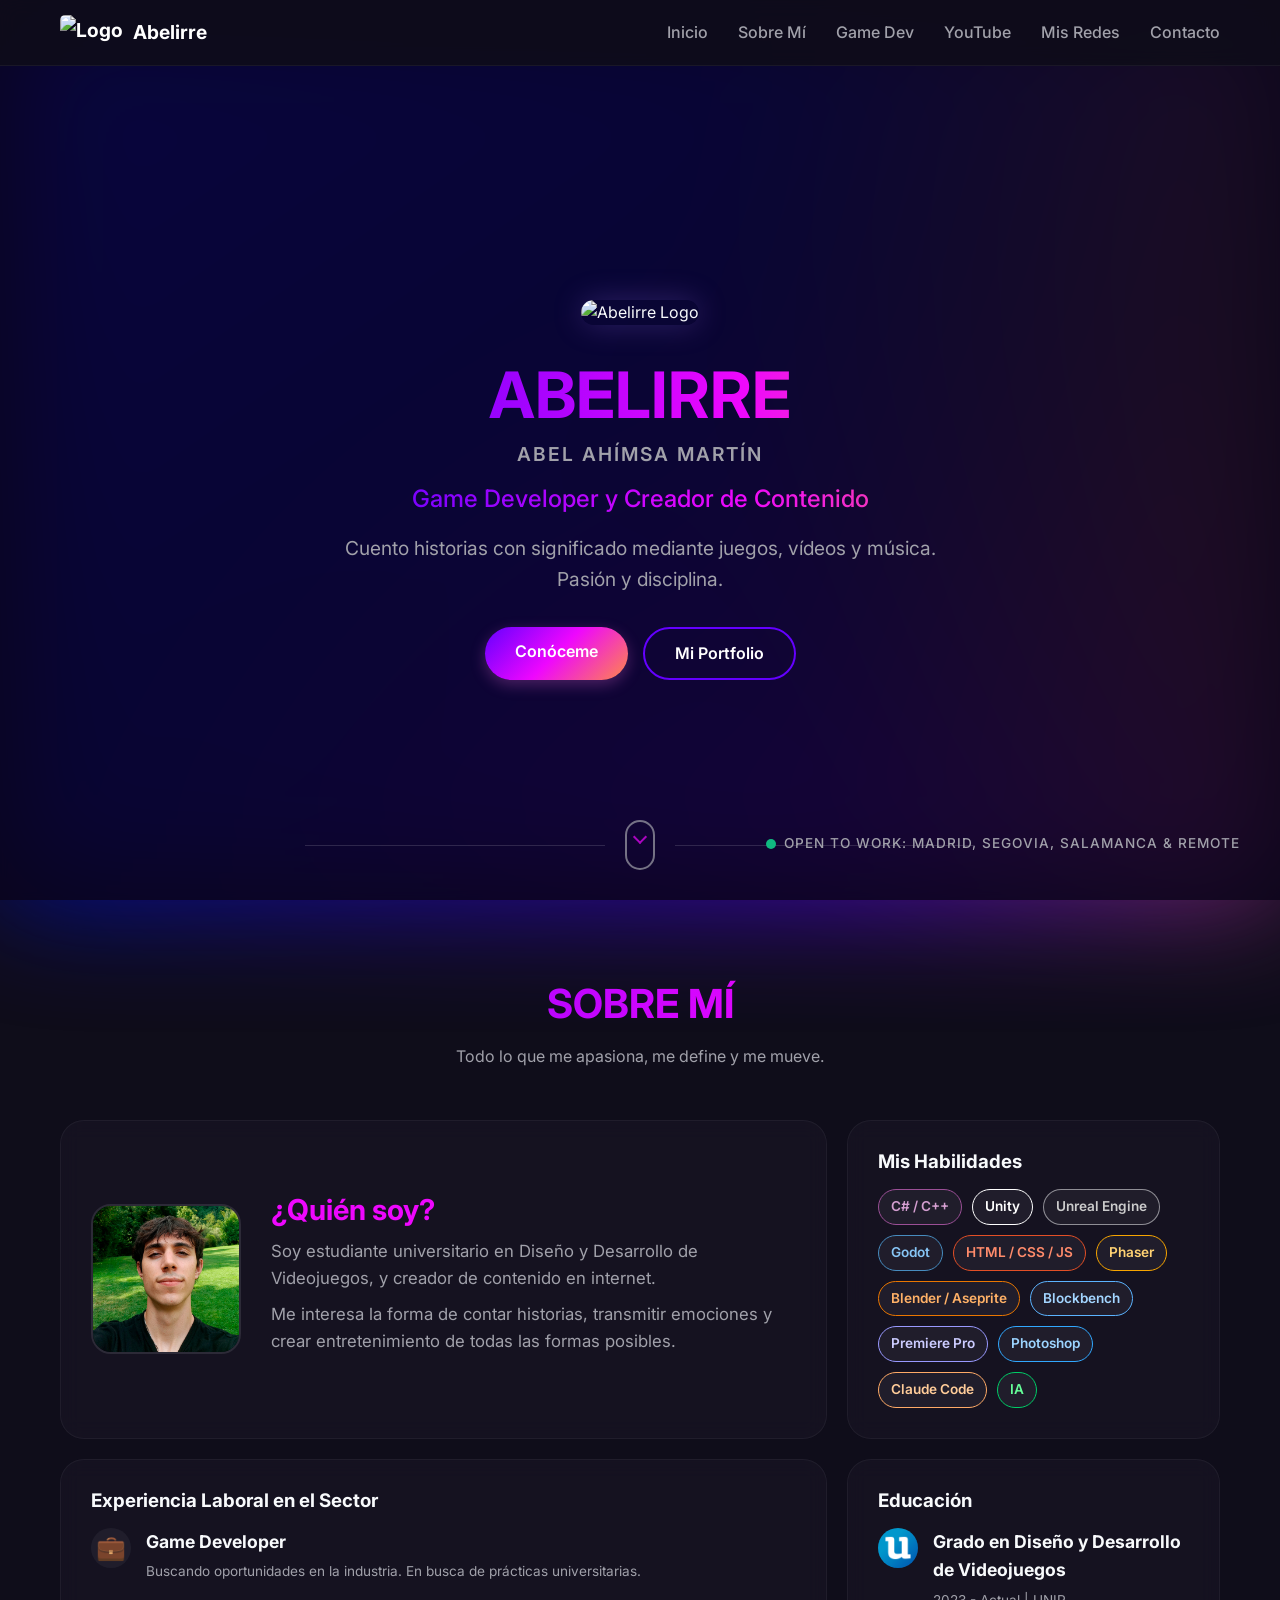
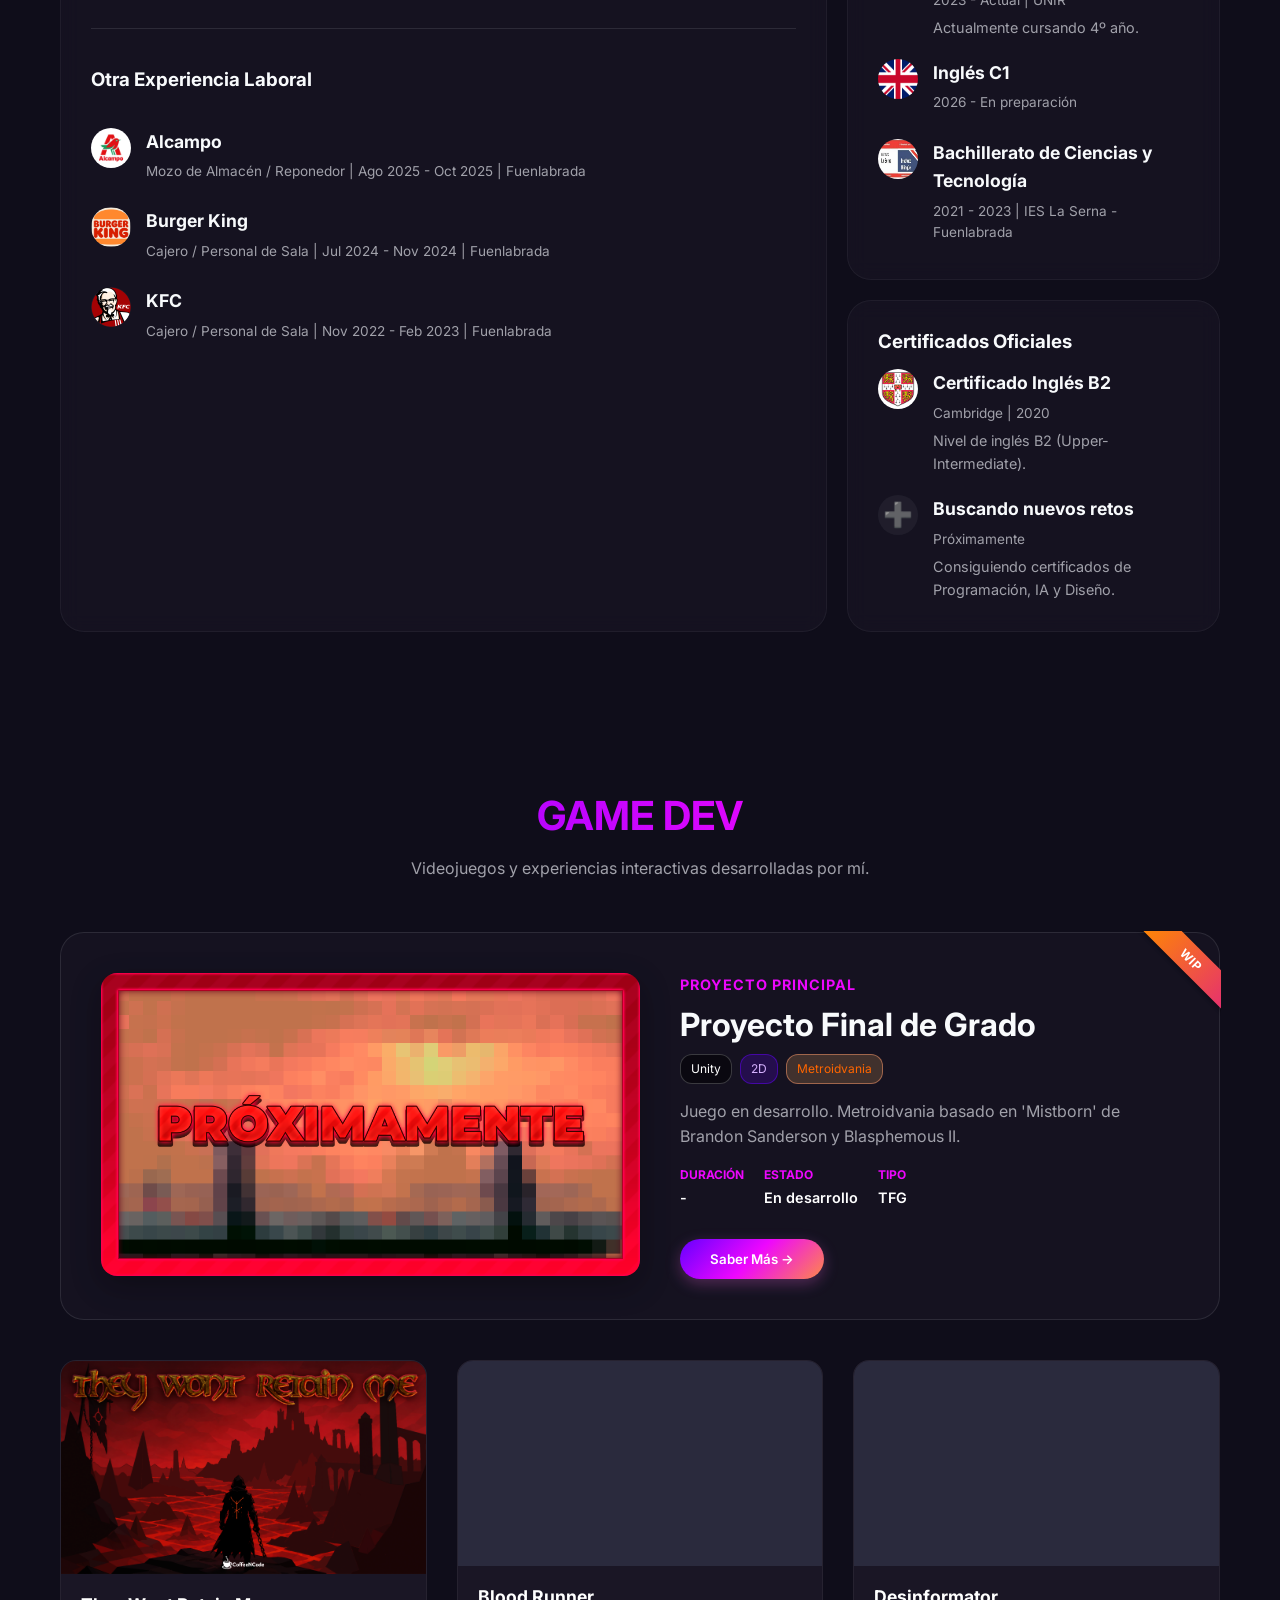
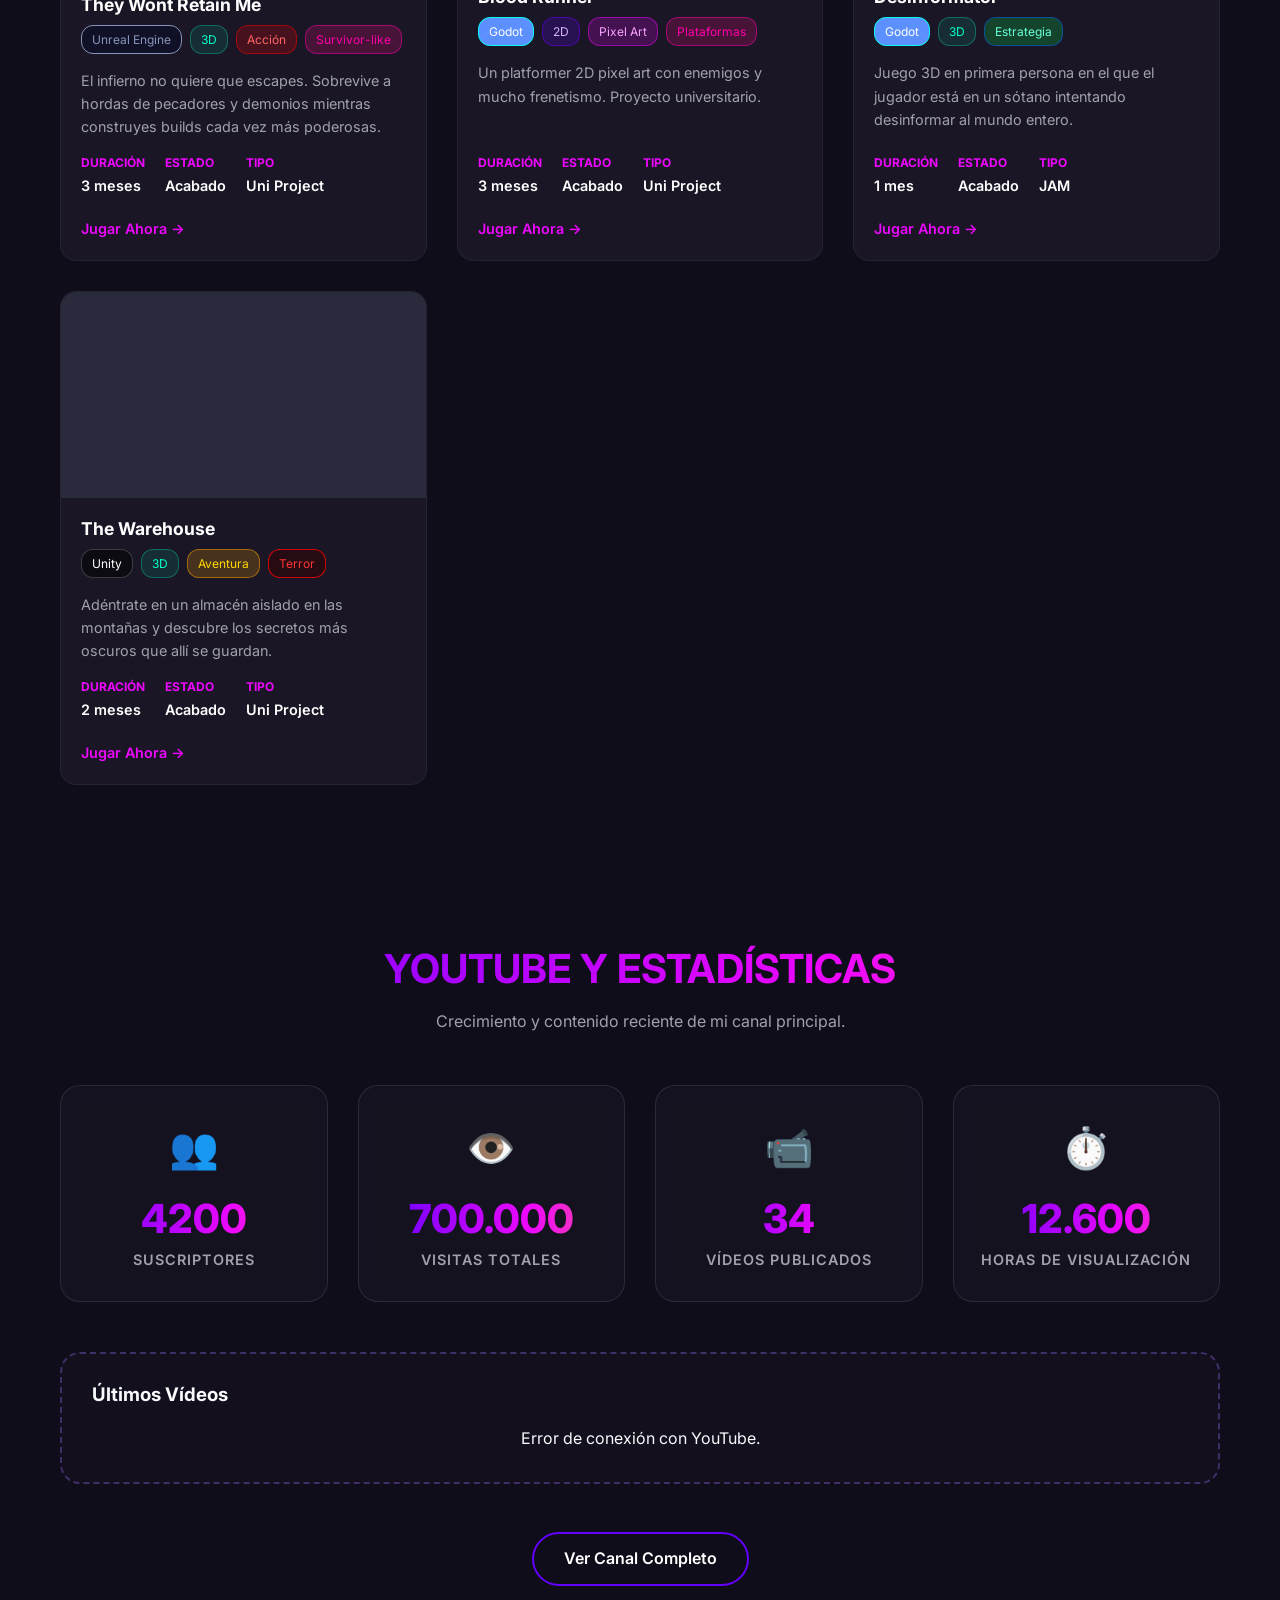
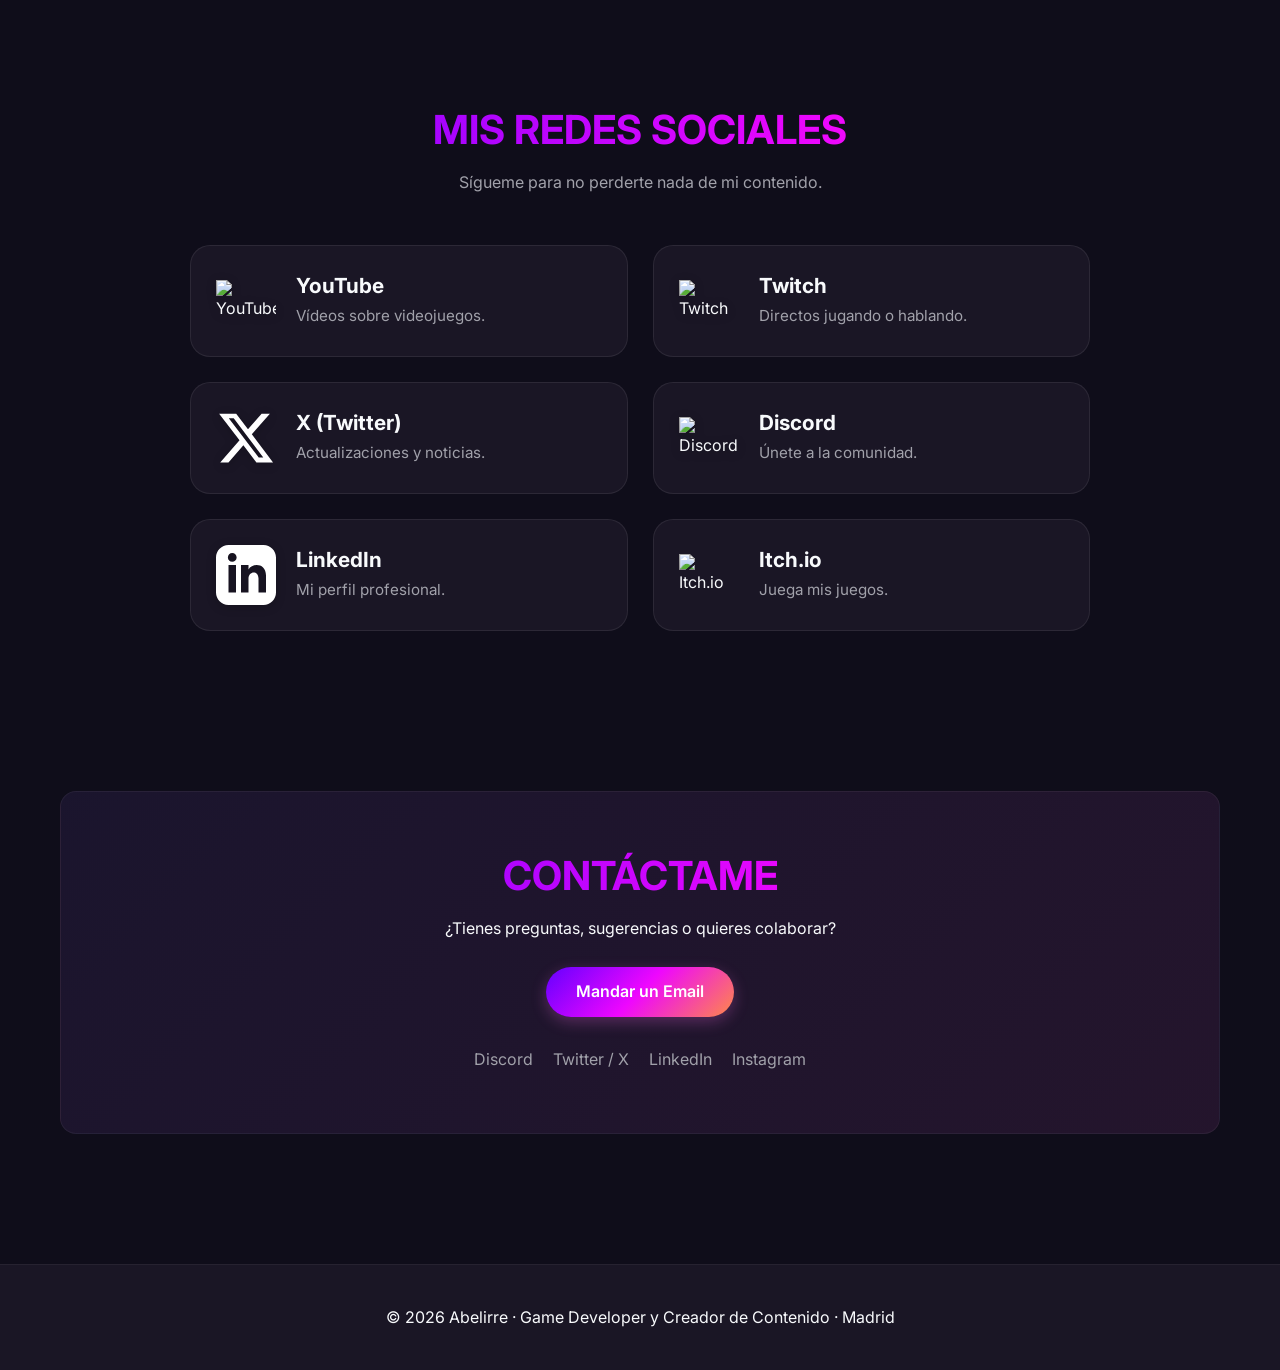
==== index.html @ 5b77c1bd "Porfolio V2 Terminado" ====
<!DOCTYPE html>
<html lang="es">

<head>
    <meta charset="UTF-8">
    <meta name="viewport" content="width=device-width, initial-scale=1.0">
    <meta name="description" content="Portfolio de Abelirre. Game Developer y Creador de Contenido.">
    <title>Abelirre | Portfolio</title>
    <link rel="icon" href="assets/images/Perfil_4.png">

    <link href="https://fonts.googleapis.com/css2?family=Inter:wght@400;500;600;700;800&display=swap" rel="stylesheet">

    <link rel="stylesheet" href="assets/styles.css">
</head>

<body>

    <nav class="navbar">
        <div class="nav-container">
            <a href="#" class="nav-logo">
                <img src="assets/images/Perfil_4.png" alt="Logo">
                <span>Abelirre</span>
            </a>
            <ul class="nav-menu">
                <li><a href="#inicio" class="nav-link">Inicio</a></li>
                <li><a href="#about" class="nav-link">Sobre Mí</a></li>
                <li><a href="#projects" class="nav-link">Game Dev</a></li>
                <li><a href="#youtube" class="nav-link">YouTube</a></li>
                <li><a href="#social-hero" class="nav-link">Mis Redes</a></li>
                <li><a href="#contacto" class="nav-link">Contacto</a></li>
            </ul>
            <button class="nav-toggle" aria-label="Menu">
                <span></span><span></span><span></span>
            </button>
        </div>
    </nav>

    <section id="inicio" class="hero">
        <div class="hero-content">
            <img src="assets/images/Perfil_4.png" alt="Abelirre Logo" class="hero-logo">
            <div class="hero-titles">
                <h1 class="gradient-text" style="margin-bottom: 0;">ABELIRRE</h1>
                <span class="hero-overline" style="margin-bottom: 15px; margin-top: 5px;">Abel Ahímsa Martín</span>
                <h2 class="hero-role gradient-text">Game Developer y Creador de Contenido</h2>
            </div>
            <p class="hero-subtitle">Cuento historias con significado mediante juegos, vídeos y música.<br>Pasión y
                disciplina.</p>
            <div class="btn-group">
                <a href="#about" class="btn btn-primary">Conóceme</a>
                <a href="#projects" class="btn btn-secondary">Mi Portfolio</a>
            </div>
        </div>

        <div class="scroll-indicator-wrapper">
            <div class="scroll-line"></div>
            <div class="scroll-indicator">
                <div class="mouse">
                    <div class="arrow-down"></div>
                </div>
            </div>
            <div class="scroll-line"></div>
        </div>

        <div class="status-text">
            <span class="status-dot"></span> Open to Work: Madrid, Segovia, Salamanca & Remote
        </div>
    </section>

    <!-- ---------------------------------------------------------------------------------------------------------------------------------------------------------------- -->

    <section id="about" class="section">
        <div class="container">
            <div class="section-header animate-on-scroll">
                <h2 class="gradient-text">SOBRE MÍ</h2>
                <p>Todo lo que me apasiona, me define y me mueve.</p>
            </div>

            <div class="bento-grid">
                <!-- Perfil -->
                <div class="bento-card bento-profile animate-on-scroll">
                    <img src="assets/images/PFP_Abel.png" alt="Abelirre" class="profile-img">
                    <div class="profile-info">
                        <h3>¿Quién soy?</h3>
                        <p>Soy estudiante universitario en Diseño y Desarrollo de Videojuegos, y creador
                            de contenido en
                            internet.</p>
                        <p>Me interesa la forma de contar historias, transmitir emociones y crear entretenimiento de
                            todas las formas posibles.</p>
                    </div>
                </div>

                <!-- Habilidades -->
                <div class="bento-card bento-skills animate-on-scroll">
                    <h3>Mis Habilidades</h3>
                    <div class="skills-tags">
                        <span class="skill-tag csharp">C# / C++</span>
                        <span class="skill-tag unity">Unity</span>
                        <span class="skill-tag unreal">Unreal Engine</span>
                        <span class="skill-tag godot">Godot</span>
                        <span class="skill-tag web">HTML / CSS / JS</span>
                        <span class="skill-tag phaser">Phaser</span>
                        <span class="skill-tag design">Blender / Aseprite</span>
                        <span class="skill-tag blockbench">Blockbench</span>
                        <span class="skill-tag video">Premiere Pro</span>
                        <span class="skill-tag art">Photoshop</span>
                        <span class="skill-tag claude">Claude Code</span>
                        <span class="skill-tag ai">IA</span>
                    </div>
                </div>

                <!-- Educación -->
                <div class="bento-card bento-edu animate-on-scroll">
                    <h3>Educación</h3>
                    <div class="timeline-list">
                        <div class="timeline-item">
                            <img src="assets/images/unirLogo.png" alt="Unir_Logo" class="timeline-icon">
                            <div class="timeline-content">
                                <h4>Grado en Diseño y Desarrollo de Videojuegos</h4>
                                <span class="timeline-date">2023 - Actual | UNIR</span>
                                <p class="timeline-desc">Actualmente cursando 4º año.</p>
                            </div>
                        </div>
                        <div class="timeline-item">
                            <img src="assets/images/uk_flag.png" alt="UK_Flag" class="timeline-icon">
                            <div class="timeline-content">
                                <h4>Inglés C1</h4>
                                <span class="timeline-date">2026 - En preparación</span>
                            </div>
                        </div>
                        <div class="timeline-item">
                            <img src="assets/images/serna_logo.jpg" alt="Serna_Logo" class="timeline-icon">
                            <div class="timeline-content">
                                <h4>Bachillerato de Ciencias y Tecnología</h4>
                                <span class="timeline-date">2021 - 2023 | IES La Serna - Fuenlabrada</span>
                            </div>
                        </div>
                    </div>
                </div>

                <!-- Certificados -->
                <div class="bento-card bento-certs animate-on-scroll">
                    <h3>Certificados Oficiales</h3>
                    <div class="timeline-list">
                        <div class="timeline-item">
                            <img src="assets/images/cambridge_logo.png" alt="Cambridge_Logo" class="timeline-icon">
                            <div class="timeline-content">
                                <h4>Certificado Inglés B2</h4>
                                <span class="timeline-date">Cambridge | 2020</span>
                                <p class="timeline-desc">Nivel de inglés B2 (Upper-Intermediate).</p>
                            </div>
                        </div>
                        <div class="timeline-item">
                            <div class="timeline-icon">➕</div>
                            <div class="timeline-content">
                                <h4>Buscando nuevos retos</h4>
                                <span class="timeline-date">Próximamente</span>
                                <p class="timeline-desc">Consiguiendo certificados de Programación, IA y Diseño.</p>
                            </div>
                        </div>
                    </div>
                </div>

                <!-- Experiencia -->
                <div class="bento-card bento-exp animate-on-scroll">
                    <h3>Experiencia Laboral en el Sector</h3>
                    <div class="timeline-list">
                        <!-- Experiencia Videojuegos -->
                        <div class="timeline-item">
                            <div class="timeline-icon">💼</div>
                            <div class="timeline-content">
                                <h4>Game Developer</h4>
                                <span class="timeline-date">Buscando oportunidades en la industria. En busca de
                                    prácticas universitarias.</span>
                            </div>
                        </div>

                        <div class="divider"></div>

                        <h3>Otra Experiencia Laboral</h3>
                        <!-- Otra experiencia -->
                        <div class="timeline-item">
                            <img src="assets/images/Logo-Alcampo.jpg" alt="Alcampo_Logo" class="timeline-icon">
                            <div class="timeline-content">
                                <h4>Alcampo</h4>
                                <span class="timeline-date">Mozo de Almacén / Reponedor | Ago 2025 - Oct 2025 |
                                    Fuenlabrada</span>
                                <!--<p class="timeline-desc">Reposición de productos, atención al cliente, tareas de almacén.
                                </p>-->
                            </div>
                        </div>
                        <div class="timeline-item">
                            <img src="assets/images/BK_logo.png" alt="BK_Logo" class="timeline-icon">
                            <div class="timeline-content">
                                <h4>Burger King</h4>
                                <span class="timeline-date">Cajero / Personal de Sala | Jul 2024 - Nov 2024 |
                                    Fuenlabrada</span>
                                <!-- <p class="timeline-desc">Cajero, personal de sala, limpieza, gestión de inventario.
                                </p> -->
                            </div>
                        </div>
                        <div class="timeline-item">
                            <img src="assets/images/KFC_logo.png" alt="KFC_Logo" class="timeline-icon">
                            <div class="timeline-content">
                                <h4>KFC</h4>
                                <span class="timeline-date">Cajero / Personal de Sala | Nov 2022 - Feb 2023 |
                                    Fuenlabrada</span>
                                <!-- <p class="timeline-desc">Cajero, personal de sala, limpieza, gestión de inventario.
                                </p> -->
                            </div>
                        </div>
                    </div>
                </div>
            </div>
        </div>
    </section>

    <!-- ---------------------------------------------------------------------------------------------------------------------------------------------------------------- -->

    <section id="projects" class="section">
        <div class="container">
            <div class="section-header animate-on-scroll">
                <h2 class="gradient-text">GAME DEV</h2>
                <p>Videojuegos y experiencias interactivas desarrolladas por mí.</p>
            </div>

            <div id="featured-project-container" class="animate-on-scroll">
                <!-- El proyecto principal se carga aquí por JS -->
            </div>

            <div class="projects-grid" id="games-container">
                <!-- Resto de proyectos -->
            </div>
        </div>
    </section>

    <!-- ---------------------------------------------------------------------------------------------------------------------------------------------------------------- -->

    <section id="youtube" class="section">
        <div class="container">
            <div class="section-header animate-on-scroll">
                <h2 class="gradient-text">YOUTUBE Y ESTADÍSTICAS</h2>
                <p>Crecimiento y contenido reciente de mi canal principal.</p>
            </div>

            <!-- Stats -->
            <div class="stats-grid animate-on-scroll" style="margin-bottom: 50px;">
                <div class="stat-card">
                    <div class="stat-icon">👥</div>
                    <h3 id="stat-subs" class="stat-number gradient-text" data-target="15000">0</h3>
                    <p>Suscriptores</p>
                </div>
                <div class="stat-card">
                    <div class="stat-icon">👁️</div>
                    <h3 id="stat-views" class="stat-number gradient-text" data-target="2500000">0</h3>
                    <p>Visitas Totales</p>
                </div>
                <div class="stat-card">
                    <div class="stat-icon">📹</div>
                    <h3 id="stat-videos" class="stat-number gradient-text" data-target="120">0</h3>
                    <p>Vídeos Publicados</p>
                </div>
                <div class="stat-card">
                    <div class="stat-icon">⏱️</div>
                    <h3 id="stat-hours" class="stat-number gradient-text" data-target="45000">0</h3>
                    <p>Horas de Visualización</p>
                </div>
            </div>

            <!-- Videos -->
            <div class="section-box-container animate-on-scroll">
                <h3 style="margin-bottom: 20px;">Últimos Vídeos</h3>
                <div class="projects-grid smaller-grid" id="youtube-container">
                    <div class="loading-spinner">Cargando vídeos...</div>
                </div>
            </div>

            <div class="text-center mt-3 animate-on-scroll">
                <a href="https://www.youtube.com/@Abelirre" target="_blank" class="btn btn-secondary">Ver Canal
                    Completo</a>
            </div>
        </div>
    </section>

    <!-- ---------------------------------------------------------------------------------------------------------------------------------------------------------------- -->

    <section id="social-hero" class="section">
        <div class="container">
            <div class="section-header animate-on-scroll">
                <h2 class="gradient-text">MIS REDES SOCIALES</h2>
                <p>Sígueme para no perderte nada de mi contenido.</p>
            </div>

            <div class="social-hero-grid animate-on-scroll">
                <a href="https://www.youtube.com/@Abelirre" target="_blank" class="social-hero-card youtube">
                    <div class="social-icon-large">
                        <img src="https://www.svgrepo.com/show/448261/youtube.svg" alt="YouTube">
                    </div>
                    <div class="social-info">
                        <h3>YouTube</h3>
                        <p>Vídeos sobre videojuegos.</p>
                    </div>
                    <div class="social-arrow">→</div>
                </a>

                <a href="https://www.twitch.tv/abelirre" target="_blank" class="social-hero-card twitch">
                    <div class="social-icon-large">
                        <img src="https://www.svgrepo.com/show/448251/twitch.svg" alt="Twitch">
                    </div>
                    <div class="social-info">
                        <h3>Twitch</h3>
                        <p>Directos jugando o hablando.</p>
                    </div>
                    <div class="social-arrow">→</div>
                </a>

                <a href="https://twitter.com/abelirreften" target="_blank" class="social-hero-card twitter">
                    <div class="social-icon-large">
                        <svg xmlns="http://www.w3.org/2000/svg" width="40" height="40" viewBox="0 0 24 24"
                            fill="#ffffff">
                            <path
                                d="M18.244 2.25h3.308l-7.227 8.26 8.502 11.24H16.17l-5.214-6.817L4.99 21.75H1.68l7.73-8.835L1.254 2.25H8.08l4.713 6.231zm-1.161 17.52h1.833L7.084 4.126H5.117z" />
                        </svg>
                    </div>
                    <div class="social-info">
                        <h3>X (Twitter)</h3>
                        <p>Actualizaciones y noticias.</p>
                    </div>
                    <div class="social-arrow">→</div>
                </a>

                <a href="https://discord.com/invite/T73mS5b" target="_blank" class="social-hero-card discord">
                    <div class="social-icon-large">
                        <img src="https://www.svgrepo.com/show/353655/discord-icon.svg" alt="Discord">
                    </div>
                    <div class="social-info">
                        <h3>Discord</h3>
                        <p>Únete a la comunidad.</p>
                    </div>
                    <div class="social-arrow">→</div>
                </a>

                <a href="https://www.linkedin.com/in/abel-ahimsa-martin-crego-1b8661397/" target="_blank"
                    class="social-hero-card linkedin">
                    <div class="social-icon-large">
                        <svg xmlns="https://www.svgrepo.com/show/506517/linkedin.svg" width="40" height="40"
                            viewBox="0 0 24 24" fill="#ffffff">
                            <path
                                d="M19 0h-14c-2.761 0-5 2.239-5 5v14c0 2.761 2.239 5 5 5h14c2.762 0 5-2.239 5-5v-14c0-2.761-2.238-5-5-5zm-11 19h-3v-11h3v11zm-1.5-12.268c-.966 0-1.75-.79-1.75-1.764s.784-1.764 1.75-1.764 1.75.79 1.75 1.764-.783 1.764-1.75 1.764zm13.5 12.268h-3v-5.604c0-3.368-4-3.113-4 0v5.604h-3v-11h3v1.765c1.396-2.586 7-2.777 7 2.476v6.759z" />
                        </svg>
                    </div>
                    <div class="social-info">
                        <h3>LinkedIn</h3>
                        <p>Mi perfil profesional.</p>
                    </div>
                    <div class="social-arrow">→</div>
                </a>

                <a href="https://abelirre.itch.io/" target="_blank" class="social-hero-card itch">
                    <div class="social-icon-large">
                        <img src="https://www.svgrepo.com/show/452232/itch-io.svg" alt="Itch.io"
                            style="filter: brightness(1) invert(0);">
                    </div>
                    <div class="social-info">
                        <h3>Itch.io</h3>
                        <p>Juega mis juegos.</p>
                    </div>
                    <div class="social-arrow">→</div>
                </a>
            </div>
        </div>
    </section>

    <section id="contacto" class="section">
        <div class="container">
            <div class="contact-card animate-on-scroll">
                <h2 class="gradient-text">CONTÁCTAME</h2>
                <p>¿Tienes preguntas, sugerencias o quieres colaborar?<br></p>
                <p><br></p>
                <a href="mailto:abelirre@gmail.com" class="btn btn-primary" target="_blank" rel="noopener">Mandar un
                    Email</a>
                <div class="social-links-row">
                    <a href="https://discord.com/invite/T73mS5b" target="_blank">Discord</a>
                    <a href="https://twitter.com/abelirreften" target="_blank">Twitter / X</a>
                    <a href="https://www.linkedin.com/in/abel-ahimsa-martin-crego-1b8661397/?skipRedirect=true"
                        target="_blank">LinkedIn</a>
                    <a href="https://www.instagram.com/abelirretv/" target="_blank">Instagram</a>
                </div>
            </div>
        </div>
    </section>

    <!-- ---------------------------------------------------------------------------------------------------------------------------------------------------------------- -->

    <footer class="footer">
        <div class="container text-center">
            <p>&copy; 2026 Abelirre · Game Developer y Creador de Contenido · Madrid</p>
        </div>
    </footer>

    <script src="scripts/script.js"></script>
</body>

</html>
---- assets/styles.css ----
/* --- VARIABLES --- */
:root {
    --color-purple: #6400FF;
    --color-pink: #ee07fe;
    --color-orange: #fe8948;
    --bg-primary: #0f0d1a;
    --bg-secondary: #1a1625;
    --bg-card: rgba(26, 22, 37, 0.6);
    --text-primary: #f8fafc;
    --text-secondary: #a1a1aa;
    --gradient-primary: linear-gradient(135deg, var(--color-purple), var(--color-pink), var(--color-orange));
    --gradient-text: linear-gradient(90deg, var(--color-purple), var(--color-pink), var(--color-orange), var(--color-purple));
    --radius: 16px;
}

/* --- RESET & BASE --- */
* {
    box-sizing: border-box;
    margin: 0;
    padding: 0;
}

html {
    scroll-behavior: smooth;
}

body {
    font-family: 'Inter', sans-serif;
    background-color: var(--bg-primary);
    color: var(--text-primary);
    line-height: 1.6;
    overflow-x: hidden;
}

/* --- UTILITIES --- */
.container {
    max-width: 1200px;
    margin: 0 auto;
    padding: 0 20px;
}

.text-center {
    text-align: center;
}

.mt-3 {
    margin-top: 3rem;
}

img {
    max-width: 100%;
    height: auto;
}

/* Gradient Overlay Background */
.bg-gradient-overlay {
    position: fixed;
    top: 0;
    left: 0;
    width: 100%;
    height: 100%;
    z-index: -1;
    background: radial-gradient(circle at 20% 20%, #222222, transparent 50%),
        radial-gradient(circle at 80% 80%, rgba(255, 0, 0, 0.1), transparent 50%);
}

/* --- TYPOGRAPHY --- */
h1,
h2,
h3 {
    font-weight: 700;
    line-height: 1.2;
    margin-bottom: 1rem;
}

h1 {
    font-size: clamp(2.5rem, 5vw, 4rem);
}

h2 {
    font-size: 2.5rem;
}

.gradient-text {
    background: var(--gradient-text);
    -webkit-background-clip: text;
    background-clip: text;
    color: transparent;
    background-size: 200% auto;
    animation: gradientFlow 6s infinite linear;
}

/* --- NAVBAR --- */
.navbar {
    position: fixed;
    top: 0;
    width: 100%;
    z-index: 1000;
    padding: 15px 0;
    background: rgba(15, 13, 26, 0.9);
    backdrop-filter: blur(10px);
    border-bottom: 1px solid rgba(255, 255, 255, 0.05);
}

.nav-container {
    display: flex;
    justify-content: space-between;
    align-items: center;
    max-width: 1200px;
    margin: 0 auto;
    padding: 0 20px;
}

.nav-logo {
    display: flex;
    align-items: center;
    gap: 10px;
    font-weight: 700;
    font-size: 1.2rem;
    color: #fff;
    text-decoration: none;
}

.nav-logo img {
    height: 35px;
    border-radius: 5px;
}

.nav-menu {
    display: flex;
    list-style: none;
    gap: 30px;
}

.nav-link {
    color: var(--text-secondary);
    text-decoration: none;
    font-weight: 500;
    transition: 0.3s;
}

.nav-link:hover {
    color: #fff;
}

/* Mobile Menu Toggle */
.nav-toggle {
    display: none;
    background: none;
    border: none;
    cursor: pointer;
    flex-direction: column;
    gap: 5px;
}

.nav-toggle span {
    width: 25px;
    height: 3px;
    background: var(--color-pink);
}

@media (max-width: 768px) {
    .nav-menu {
        display: none;
        position: absolute;
        top: 100%;
        left: 0;
        width: 100%;
        background: var(--bg-secondary);
        flex-direction: column;
        padding: 20px;
        text-align: center;
    }

    .nav-menu.active {
        display: flex;
    }

    .nav-toggle {
        display: flex;
    }
}

/* --- HERO SECTION --- */
.hero {
    min-height: 100vh;
    display: flex;
    align-items: center;
    justify-content: center;
    text-align: center;
    padding-top: 80px;
}

.hero-logo {
    width: 180px;
    border-radius: 20px;
    margin-bottom: 2rem;
    animation: float 6s ease-in-out infinite;
    box-shadow: 0 0 30px rgba(133, 96, 219, 0.3);
}

.hero-subtitle {
    font-size: 1.2rem;
    color: var(--text-secondary);
    max-width: 650px;
    margin: 0 auto 2rem;
}

/* --- BUTTONS --- */
.btn {
    display: inline-block;
    padding: 12px 30px;
    border-radius: 50px;
    font-family: inherit;
    font-weight: 600;
    text-decoration: none;
    transition: 0.3s;
    cursor: pointer;
    border: none;
}

.btn-primary {
    background: var(--gradient-primary);
    color: #fff;
    box-shadow: 0 5px 15px rgba(223, 95, 208, 0.3);
}

.btn-primary:hover {
    transform: translateY(-3px);
    box-shadow: 0 8px 25px rgba(223, 95, 208, 0.5);
    animation: pulseGlow 2s infinite;
}

.btn-secondary {
    background: transparent;
    border: 2px solid var(--color-purple);
    color: #fff;
}

.btn-secondary:hover {
    background: var(--color-purple);
    animation: pulseGlow 2s infinite;
}

.btn-group {
    display: flex;
    gap: 15px;
    justify-content: center;
    margin-top: 20px;
}

/* --- SECTIONS & CARDS --- */
.section {
    padding: 80px 0;
    scroll-margin-top: 80px;
}

.section-header {
    text-align: center;
    margin-bottom: 50px;
}

.section-header p {
    color: var(--text-secondary);
}

.features-grid {
    display: grid;
    grid-template-columns: repeat(auto-fit, minmax(300px, 1fr));
    gap: 30px;
}

.card {
    background: var(--bg-card);
    border: 1px solid rgba(255, 255, 255, 0.05);
    padding: 30px;
    border-radius: var(--radius);
    transition: 0.3s;
}

.card:hover {
    transform: translateY(-10px);
    border-color: var(--color-purple);
    box-shadow: 0 10px 30px rgba(0, 0, 0, 0.3);
}

.card-icon {
    width: 60px;
    height: 60px;
    display: flex;
    align-items: center;
    justify-content: center;
    background: var(--gradient-primary);
    border-radius: var(--radius);
    margin-bottom: var(--radius);
    font-size: 1.5rem;
    transition: transform 0.3s ease;
    /* Smooth transition for icon */
}

/* --- PORTFOLIO / VIDEO GRID (NUEVO) --- */
.projects-grid {
    display: grid;
    grid-template-columns: repeat(auto-fit, minmax(320px, 1fr));
    gap: 30px;
}

/* Tarjetas de Proyecto/Video */
.project-card {
    background: var(--bg-secondary);
    border-radius: var(--radius);
    overflow: hidden;
    border: 1px solid rgba(255, 255, 255, 0.05);
    transition: 0.3s;
    display: flex;
    flex-direction: column;
}

.project-card:hover {
    transform: translateY(-5px);
    border-color: var(--color-pink);
}

.card-media {
    position: relative;
    width: 100%;
    aspect-ratio: 16/9;
    background: #000;
}

.card-media img {
    width: 100%;
    height: 100%;
    object-fit: cover;
}

.card-media iframe {
    width: 100%;
    height: 100%;
    border: none;
}

.card-content {
    padding: 20px;
    flex-grow: 1;
    display: flex;
    flex-direction: column;
}

.card-title {
    font-size: 1.1rem;
    margin-bottom: 10px;
    color: #fff;
}

.card-desc {
    font-size: 0.9rem;
    color: var(--text-secondary);
    margin-bottom: 15px;
    flex-grow: 1;
}

.card-link {
    color: var(--color-pink);
    font-weight: 600;
    text-decoration: none;
    font-size: 0.9rem;
    display: inline-flex;
    align-items: center;
    gap: 5px;
}

.card-link:hover {
    text-decoration: underline;
}

/* --- CONTACT & FOOTER --- */
.contact-card {
    text-align: center;
    background: linear-gradient(135deg, rgba(133, 96, 219, 0.1), rgba(223, 95, 208, 0.1));
    padding: 60px;
    border-radius: var(--radius);
    border: 1px solid rgba(255, 255, 255, 0.05);
}

.social-links-row {
    display: flex;
    gap: 20px;
    justify-content: center;
    margin-top: 30px;
}

.social-links-row a {
    color: var(--text-secondary);
    text-decoration: none;
    transition: 0.2s;
}

.social-links-row a:hover {
    color: var(--color-pink);
}

.footer {
    padding: 40px 0;
    border-top: 1px solid rgba(255, 255, 255, 0.05);
    margin-top: 50px;
    background: var(--bg-secondary);
}

/* --- ANIMATIONS --- */
@keyframes float {

    0%,
    100% {
        transform: translateY(0);
    }

    50% {
        transform: translateY(-15px);
    }
}

@keyframes gradientFlow {
    0% {
        background-position: 0% center;
    }

    100% {
        background-position: -200% center;
    }
}

.animate-on-scroll {
    opacity: 0;
    transform: translateY(30px);
    transition: 0.8s ease;
}

.animate-on-scroll.visible {
    opacity: 1;
    transform: translateY(0);
}

.loading-spinner {
    grid-column: 1 / -1;
    text-align: center;
    padding: 40px;
    color: var(--text-secondary);
}

/* --- SECCIÓN: SOCIAL HERO --- */
#social-hero {
    padding-top: 40px;
}

.social-hero-grid {
    display: grid;
    grid-template-columns: repeat(auto-fit, minmax(300px, 1fr));
    /* Dos columnas en escritorio, una en móvil */
    gap: 25px;
    max-width: 900px;
    margin: 0 auto;
}

.social-hero-card {
    display: flex;
    align-items: center;
    background: var(--bg-secondary);
    border: 1px solid rgba(255, 255, 255, 0.08);
    border-radius: 20px;
    padding: 25px;
    text-decoration: none;
    color: var(--text-primary);
    transition: all 0.3s cubic-bezier(0.25, 0.8, 0.25, 1);
    position: relative;
    overflow: hidden;
}

/* Efecto Hover General */
.social-hero-card:hover {
    transform: translateY(-5px) scale(1.02);
    box-shadow: 0 10px 30px rgba(0, 0, 0, 0.4);
}

/* Colores Específicos por Red y Efectos de Brillo */
.social-hero-card.youtube:hover {
    border-color: #FF0000;
    box-shadow: 0 10px 30px rgba(255, 0, 0, 0.2);
}

.social-hero-card.twitch:hover {
    border-color: #9146FF;
    box-shadow: 0 10px 30px rgba(145, 70, 255, 0.2);
}

.social-hero-card.twitter:hover {
    border-color: var(--text-primary);
    box-shadow: 0 10px 30px rgba(255, 255, 255, 0.1);
}

.social-hero-card.discord:hover {
    border-color: #5865F2;
    box-shadow: 0 10px 30px rgba(88, 101, 242, 0.2);
}

.social-icon-large {
    width: 60px;
    height: 60px;
    flex-shrink: 0;
    margin-right: 20px;
    display: flex;
    align-items: center;
    justify-content: center;
}

.social-icon-large img,
.social-icon-large svg {
    width: 100%;
    height: auto;
    filter: drop-shadow(0 2px 5px rgba(0, 0, 0, 0.2));
    transition: transform 0.3s ease;
}

.social-hero-card:hover .social-icon-large img,
.social-hero-card:hover .social-icon-large svg {
    transform: scale(1.1) rotate(-5deg);
}

.social-info {
    flex-grow: 1;
}

.social-info h3 {
    margin: 0 0 5px 0;
    font-size: 1.3rem;
}

.social-info p {
    margin: 0;
    color: var(--text-secondary);
    font-size: 0.95rem;
}

.social-arrow {
    font-size: 1.5rem;
    color: var(--text-secondary);
    opacity: 0;
    transform: translateX(-10px);
    transition: all 0.3s ease;
}

.social-hero-card:hover .social-arrow {
    opacity: 1;
    transform: translateX(0);
    color: var(--text-primary);
}

/* Icono de Play sobre las miniaturas de YouTube */
.play-overlay {
    position: absolute;
    top: 0;
    left: 0;
    width: 100%;
    height: 100%;
    background: rgba(0, 0, 0, 0.3);
    display: flex;
    align-items: center;
    justify-content: center;
    color: #fff;
    font-size: 3rem;
    opacity: 0;
    transition: 0.3s;
}

.card-media a:hover .play-overlay {
    opacity: 1;
    background: rgba(0, 0, 0, 0.1);
}

/* --- ESTILOS: CONTENEDOR DE VÍDEOS --- */

/* Estilo de la caja contenedora (Borde discontinuo y fondo oscuro) */
.section-box-container {
    background: rgba(26, 22, 37, 0.4);
    /* Fondo oscuro sutil */
    border: 2px dashed rgba(133, 96, 219, 0.4);
    /* Borde discontinuo morado */
    border-radius: 20px;
    padding: 30px;
    /* Espacio interno alrededor de las tarjetas */
    margin-bottom: 30px;
}

.smaller-grid {
    grid-template-columns: repeat(auto-fit, minmax(240px, 1fr));
    gap: 20px;
}

/* Ajustes de texto para que se vea bien en tarjetas pequeñas */
.smaller-grid .project-card .card-content {
    padding: 15px;
}

.smaller-grid .project-card .card-title {
    font-size: 1rem;
    margin-bottom: 8px;
    line-height: 1.3;
}

.smaller-grid .project-card .card-desc {
    font-size: 0.85rem;
}

/* --- FONDO: LÍQUIDO ANIMADO --- */

/* Colores */
:root {
    --liquid-blue-deep: #0011ff;
    --liquid-cyan: #00f7ff;
    --liquid-orange: #fb8500;
    --liquid-purple: #6400ff;
    --liquid-pink: #f72585;
}

/* Body container */
body {
    position: relative;
    /* Posicionar las capas internas */
    /* Color de fondo por si falla la carga */
    background-color: var(--bg-primary);
    /* Body Full Screen */
    min-height: 100vh;
}

/* CAPA 1 (FONDO): Degradado líquido animado 
   "body::before" -> capa -2.
*/
body::before {
    content: '';
    position: fixed;
    top: 0;
    left: 0;
    width: 100%;
    height: 100%;
    z-index: -2;

    /* Capas con degradados radiales. Superpuestos y difuminados */
    background:
        radial-gradient(circle at 80% 20%, var(--liquid-orange) 0%, transparent 50%),
        radial-gradient(circle at 40% 70%, var(--liquid-purple) 0%, transparent 50%),
        radial-gradient(circle at 70% 80%, var(--liquid-pink) 0%, transparent 50%),
        linear-gradient(to bottom right, var(--liquid-blue-deep), #000);
    /* Base oscura */

    background-size: 180% 180%;

    /* Blurr */
    filter: blur(60px);
    opacity: 0.8;

    /* Animación suave y lenta */
    animation: liquidFlow 25s ease infinite alternate;
}

/* CAPA 2 (FILTRO): Capa oscura para leer bien
   "body::after" -> capa -1
*/
body::after {
    content: '';
    position: fixed;
    top: 0;
    left: 0;
    width: 100%;
    height: 100%;
    z-index: -1;

    /* Color oscuro semi-transparente.
       Último valor: 0.1 / 1 para más o menos oscuridad.
    */
    background: rgba(10, 4, 26, 0.8);

    backdrop-filter: blur(5px);
}

/* Animación del movimiento del fondo */
@keyframes liquidFlow {
    0% {
        background-position: 0% 0%;
    }

    50% {
        background-position: 100% 100%;
    }

    100% {
        background-position: 30% 60%;
    }
}

/* 'z-index' de las secciones principales */
.navbar.footer {
    position: fixed;
    z-index: 2;
}

.hero,
.section,
.footer {
    position: relative;
    z-index: 1;
}

/* --- ESTADÍSTICAS YOUTUBE --- */
.stats-grid {
    display: grid;
    grid-template-columns: repeat(auto-fit, minmax(200px, 1fr));
    gap: 30px;
    margin-top: 20px;
}

.stat-card {
    background: rgba(26, 22, 37, 0.6);
    /* Fondo semitransparente */
    border: 1px solid rgba(255, 255, 255, 0.1);
    border-radius: 20px;
    padding: 30px 20px;
    text-align: center;
    transition: transform 0.3s ease, border-color 0.3s ease;
    backdrop-filter: blur(10px);
}

.stat-card:hover {
    transform: translateY(-10px);
    border-color: var(--color-pink);
    box-shadow: 0 10px 30px rgba(0, 0, 0, 0.3);
}

.stat-icon {
    font-size: 2.5rem;
    margin-bottom: 15px;
}

.stat-number {
    font-size: 2.5rem;
    font-weight: 800;
    margin-bottom: 5px;
    line-height: 1.2;
}

.stat-card p {
    color: var(--text-secondary);
    font-size: 0.9rem;
    text-transform: uppercase;
    letter-spacing: 1px;
    font-weight: 600;
}

/* --- ANIMATIONS --- */

@keyframes pulseGlow {
    0% {
        box-shadow: 0 0 0 0 rgba(139, 92, 246, 0.4);
    }

    70% {
        box-shadow: 0 0 0 10px rgba(139, 92, 246, 0);
    }

    100% {
        box-shadow: 0 0 0 0 rgba(139, 92, 246, 0);
    }
}

/* --- HERO RESTRUCTURE --- */
.hero-titles {
    margin-bottom: 20px;
}

.hero-overline {
    font-size: 1.2rem;
    letter-spacing: 2px;
    color: var(--text-secondary);
    text-transform: uppercase;
    font-weight: 600;
    display: block;
    margin-bottom: -10px;
}

.hero-role {
    font-size: 1.5rem;
    font-weight: 500;
    margin-top: 5px;
}

/* Scroll Indicator */
.scroll-indicator-wrapper {
    position: absolute;
    bottom: 30px;
    left: 0;
    width: 100%;
    display: flex;
    align-items: center;
    justify-content: center;
    gap: 20px;
    padding: 0 40px;
    opacity: 0.7;
    z-index: 10;
}

.scroll-line {
    flex-grow: 1;
    height: 1px;
    background: rgba(255, 255, 255, 0.2);
    max-width: 300px;
}

.scroll-indicator {
    display: flex;
    flex-direction: column;
    align-items: center;
}

.mouse {
    width: 30px;
    height: 50px;
    border: 2px solid var(--text-secondary);
    border-radius: 20px;
    position: relative;
    display: flex;
    justify-content: center;
}

.arrow-down {
    width: 10px;
    height: 10px;
    border-right: 2px solid var(--color-pink);
    border-bottom: 2px solid var(--color-pink);
    transform: rotate(45deg);
    margin-top: 10px;
    animation: bounce 2s infinite;
}

/* Status Text */
.status-text {
    position: absolute;
    bottom: 45px;
    right: 40px;
    font-size: 0.85rem;
    color: var(--text-secondary);
    display: flex;
    align-items: center;
    gap: 8px;
    z-index: 10;
    font-weight: 500;
    letter-spacing: 1px;
    text-transform: uppercase;
}

.status-dot {
    width: 10px;
    height: 10px;
    background-color: #10b981;
    border-radius: 50%;
    animation: pulse-green 2s infinite;
}

/* --- BENTO GRID (ABOUT ME) --- */
.bento-grid {
    display: grid;
    grid-template-columns: repeat(3, 1fr);
    grid-auto-rows: minmax(200px, auto);
    gap: 20px;
    max-width: 1200px;
    margin: 0 auto;
}

.bento-card {
    background: var(--bg-card);
    border: 1px solid rgba(255, 255, 255, 0.05);
    border-radius: 24px;
    padding: 30px;
    backdrop-filter: blur(10px);
    transition: 0.3s;
}

.bento-card:hover {
    transform: translateY(-5px);
    border-color: var(--color-purple);
    box-shadow: 0 10px 30px rgba(100, 0, 255, 0.2);
}

.bento-profile {
    grid-column: span 2;
    order: 1;
    display: flex;
    align-items: center;
    gap: 30px;
}

.profile-img {
    width: 150px;
    height: 150px;
    border-radius: 20px;
    object-fit: cover;
    border: 2px solid rgba(255, 255, 255, 0.1);
}

.profile-info h3 {
    font-size: 1.8rem;
    margin-bottom: 10px;
    color: var(--color-pink);
}

.profile-info p {
    color: var(--text-secondary);
    margin-bottom: 10px;
    font-size: 1.05rem;
}

.bento-skills {
    grid-column: span 1;
    order: 2;
}

.skills-tags {
    display: flex;
    flex-wrap: wrap;
    gap: 10px;
    margin-top: 15px;
}

.skill-tag {
    padding: 6px 12px;
    border-radius: 20px;
    font-size: 0.85rem;
    font-weight: 600;
    background: rgba(255, 255, 255, 0.05);
    color: #fff;
    border: 1px solid rgba(255, 255, 255, 0.1);
}

.skill-tag.csharp {
    border-color: #9b4f96;
    color: #d49ed0;
}

.skill-tag.unity {
    border-color: #ffffff;
    color: #ffffff;
}

.skill-tag.unreal {
    border-color: rgba(255, 255, 255, 0.5);
    color: #cccccc;
}

.skill-tag.web {
    border-color: #e34f26;
    color: #ff8b6b;
}

.skill-tag.design {
    border-color: #ea7600;
    color: #ffb167;
}

.skill-tag.video {
    border-color: #9999ff;
    color: #ccccff;
}

.skill-tag.art {
    border-color: #31a8ff;
    color: #9cd4ff;
}

.skill-tag.godot {
    border-color: #478cbf;
    color: #87c5f5;
}

.skill-tag.phaser {
    border-color: #f7a500;
    color: #ffd273;
}

.skill-tag.blockbench {
    border-color: #5bb3ff;
    color: #a3d5ff;
}

.skill-tag.claude {
    border-color: #ffaa66;
    color: #ffcc99;
}

.skill-tag.ai {
    border-color: #00cc66;
    color: #66ff99;
}

.bento-edu {
    grid-column: span 1;
    order: 4;
}

.bento-certs {
    grid-column: span 1;
    order: 5;
}

.bento-exp {
    grid-column: span 2;
    grid-row: span 2;
    order: 3;
}

.divider {
    height: 1px;
    background: rgba(255, 255, 255, 0.1);
    margin: 20px 0;
    width: 100%;
}

.timeline-list {
    display: flex;
    flex-direction: column;
    gap: 20px;
    margin-top: 15px;
}

.timeline-item {
    display: flex;
    gap: 15px;
}

.timeline-icon {
    font-size: 1.5rem;
    background: rgba(255, 255, 255, 0.05);
    width: 40px;
    height: 40px;
    border-radius: 50%;
    display: flex;
    align-items: center;
    justify-content: center;
    flex-shrink: 0;
}

.timeline-content h4 {
    margin: 0 0 5px 0;
    font-size: 1.1rem;
}

.timeline-date {
    font-size: 0.85rem;
    color: var(--text-secondary);
    display: block;
    margin-bottom: 5px;
}

.timeline-desc {
    font-size: 0.9rem;
    color: var(--text-secondary);
}

@media (max-width: 900px) {

    .bento-profile,
    .bento-skills,
    .bento-edu,
    .bento-certs,
    .bento-exp {
        grid-column: span 3;
        grid-row: auto;
    }

    .bento-profile {
        flex-direction: column;
        text-align: center;
    }
}

/* --- GAME DEV PROJECTS --- */
.featured-project {
    display: grid;
    grid-template-columns: 1fr 1fr;
    background: var(--bg-card);
    border: 1px solid rgba(255, 255, 255, 0.1);
    border-radius: 24px;
    overflow: hidden;
    margin-bottom: 40px;
    transition: 0.3s;
    align-items: stretch;
}

.featured-project:hover {
    border-color: var(--color-purple);
    box-shadow: 0 10px 40px rgba(100, 0, 255, 0.2);
}

.featured-media {
    width: 100%;
    height: 100%;
    background: transparent;
    position: relative;
    display: flex;
    justify-content: center;
    align-items: flex-start;
    padding: 40px 0 40px 40px;
}

.featured-media img,
.featured-media iframe {
    width: 100%;
    height: auto;
    aspect-ratio: 16 / 9;
    object-fit: cover;
    border: none;
    border-radius: 16px;
    box-shadow: 0 10px 30px rgba(0, 0, 0, 0.3);
}

.featured-content {
    padding: 40px;
    display: flex;
    flex-direction: column;
    justify-content: center;
}

.featured-label {
    color: var(--color-pink);
    font-size: 0.9rem;
    font-weight: 700;
    text-transform: uppercase;
    margin-bottom: 10px;
    letter-spacing: 1px;
}

.game-stats-row {
    display: flex;
    gap: 20px;
    margin-bottom: 20px;
    flex-wrap: wrap;
}

.game-stat {
    display: flex;
    flex-direction: column;
}

.game-stat-title {
    font-size: 0.75rem;
    color: var(--color-pink);
    text-transform: uppercase;
    font-weight: bold;
    margin-bottom: 2px;
}

.game-stat-value {
    font-size: 0.9rem;
    font-weight: 600;
    color: #fff;
}

.extended-desc {
    margin-top: 20px;
    border-top: 1px solid rgba(255, 255, 255, 0.1);
    padding-top: 20px;
    display: none;
    color: var(--text-secondary);
    font-size: 0.95rem;
    line-height: 1.6;
}

@media (max-width: 768px) {
    .featured-project {
        grid-template-columns: 1fr;
    }

    .featured-media {
        height: 250px;
        min-height: 250px;
    }
}

.project-tags {
    display: flex;
    flex-wrap: wrap;
    gap: 8px;
    margin-bottom: 15px;
}

.tag {
    font-size: 0.75rem;
    padding: 4px 10px;
    border-radius: 12px;
    background: rgba(255, 255, 255, 0.1);
    color: var(--text-secondary);
}

.tag.t-unity {
    background: rgba(0, 0, 0, 0.5);
    color: #fff;
    border: 1px solid rgba(255, 255, 255, 0.2);
}

.tag.t-godot {
    background: rgb(92, 144, 255);
    color: #fff;
    border: 1px solid rgb(0, 255, 242);
}

.tag.t-unreal {
    background: rgba(14, 17, 40, 0.8);
    color: #8793b8;
    border: 1px solid #8793b8;
}

.tag.t-2d {
    background: rgba(100, 0, 255, 0.2);
    color: #d6b3ff;
    border: 1px solid rgba(100, 0, 255, 0.5);
}

.tag.t-3d {
    background: rgba(0, 255, 200, 0.1);
    color: #00ffc8;
    border: 1px solid rgba(0, 255, 200, 0.3);
}

.tag.t-pixel {
    background: rgba(238, 7, 254, 0.2);
    color: #f8a1ff;
    border: 1px solid rgba(238, 7, 254, 0.5);
}

.tag.t-aventura {
    background: rgba(255, 165, 0, 0.2);
    color: #ffd700;
    border: 1px solid rgba(255, 165, 0, 0.5);
}

.tag.t-accion {
    background: rgba(255, 0, 0, 0.2);
    color: #ff6666;
    border: 1px solid rgba(255, 0, 0, 0.5);
}

.tag.t-terror {
    background: rgba(50, 0, 0, 0.5);
    color: #ff3333;
    border: 1px solid rgba(255, 0, 0, 0.8);
}

.tag.t-puzzle {
    background: rgba(0, 100, 255, 0.2);
    color: #66b2ff;
    border: 1px solid rgba(0, 100, 255, 0.5);
}

.tag.t-estrategia {
    background: rgba(0, 255, 76, 0.2);
    color: #66ffd9;
    border: 1px solid rgba(0, 100, 255, 0.5);
}

.tag.t-survivor {
    background: rgba(255, 122, 0, 0.2);
    color: #ffaa00;
    border: 1px solid rgba(255, 122, 0, 0.5);
}

.tag.t-platformer {
    background: rgba(255, 16, 129, 0.2);
    color: #ff00aa;
    border: 1px solid rgba(255, 0, 170, 0.5);
}

.tag.t-metroidvania {
    background: rgba(243, 177, 103, 0.2);
    color: #ff6600;
    border: 1px solid rgba(255, 156, 109, 0.5);
}

/* WIP Ribbon */
.ribbon-wrapper {
    width: 85px;
    height: 85px;
    overflow: hidden;
    position: absolute;
    top: -1px;
    right: -1px;
    z-index: 10;
}

.ribbon {
    font-size: 0.75rem;
    font-weight: bold;
    color: #fff;
    text-align: center;
    transform: rotate(45deg);
    position: relative;
    padding: 4px 0;
    left: -5px;
    top: 15px;
    width: 120px;
    background: linear-gradient(90deg, #ff8a00, #e52e71);
    box-shadow: 0 2px 4px rgba(0, 0, 0, 0.3);
    letter-spacing: 1px;
}

/* --- NUEVAS REDES SOCIALES --- */
.social-hero-card.linkedin:hover {
    border-color: #0077b5;
    box-shadow: 0 10px 30px rgba(0, 119, 181, 0.2);
}

.social-hero-card.github:hover {
    border-color: #ffffff;
    box-shadow: 0 10px 30px rgba(255, 255, 255, 0.1);
}

.social-hero-card.itch:hover {
    border-color: #fa5c5c;
    box-shadow: 0 10px 30px rgba(250, 92, 92, 0.2);
}

/* --- NEW ANIMATIONS --- */
@keyframes bounce {

    0%,
    20%,
    50%,
    80%,
    100% {
        transform: translateY(0) rotate(45deg);
    }

    40% {
        transform: translateY(5px) rotate(45deg);
    }

    60% {
        transform: translateY(3px) rotate(45deg);
    }
}

@keyframes pulse-green {
    0% {
        box-shadow: 0 0 0 0 rgba(16, 185, 129, 0.7);
    }

    70% {
        box-shadow: 0 0 0 6px rgba(16, 185, 129, 0);
    }

    100% {
        box-shadow: 0 0 0 0 rgba(16, 185, 129, 0);
    }
}
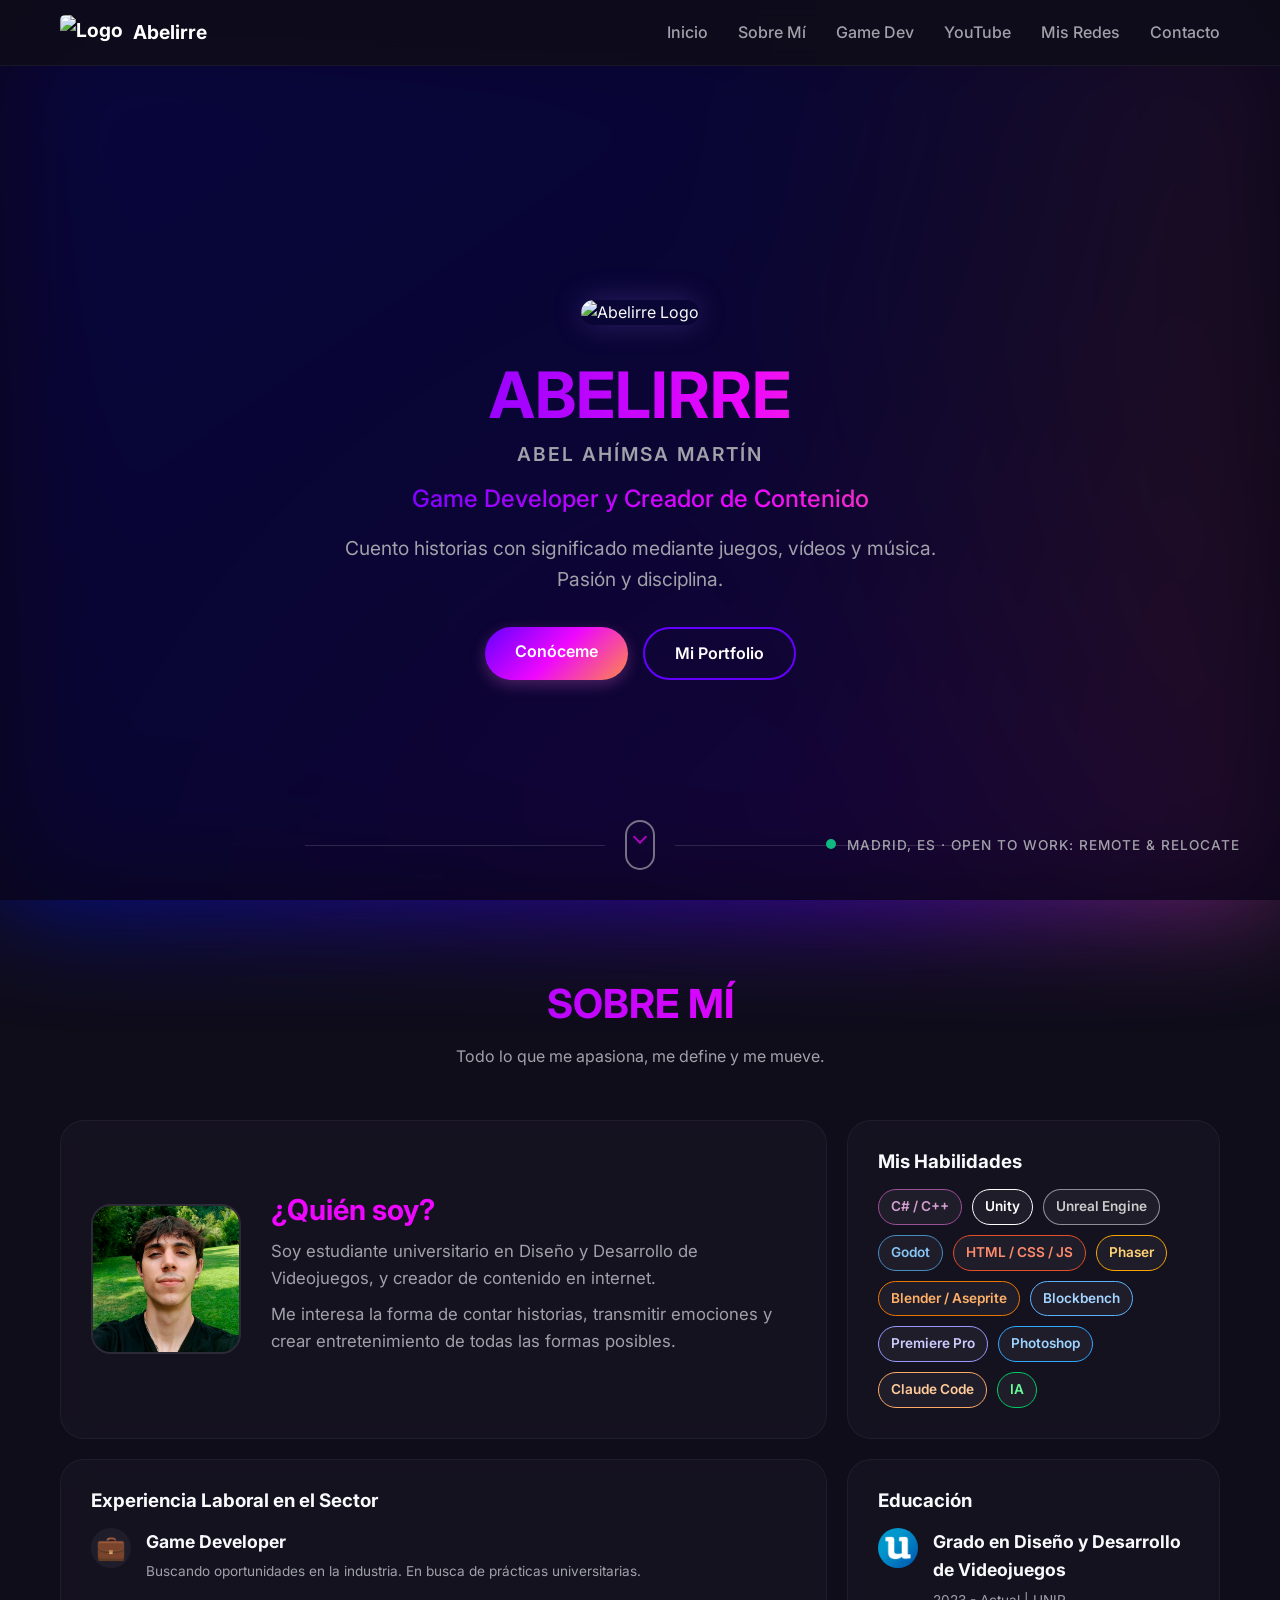
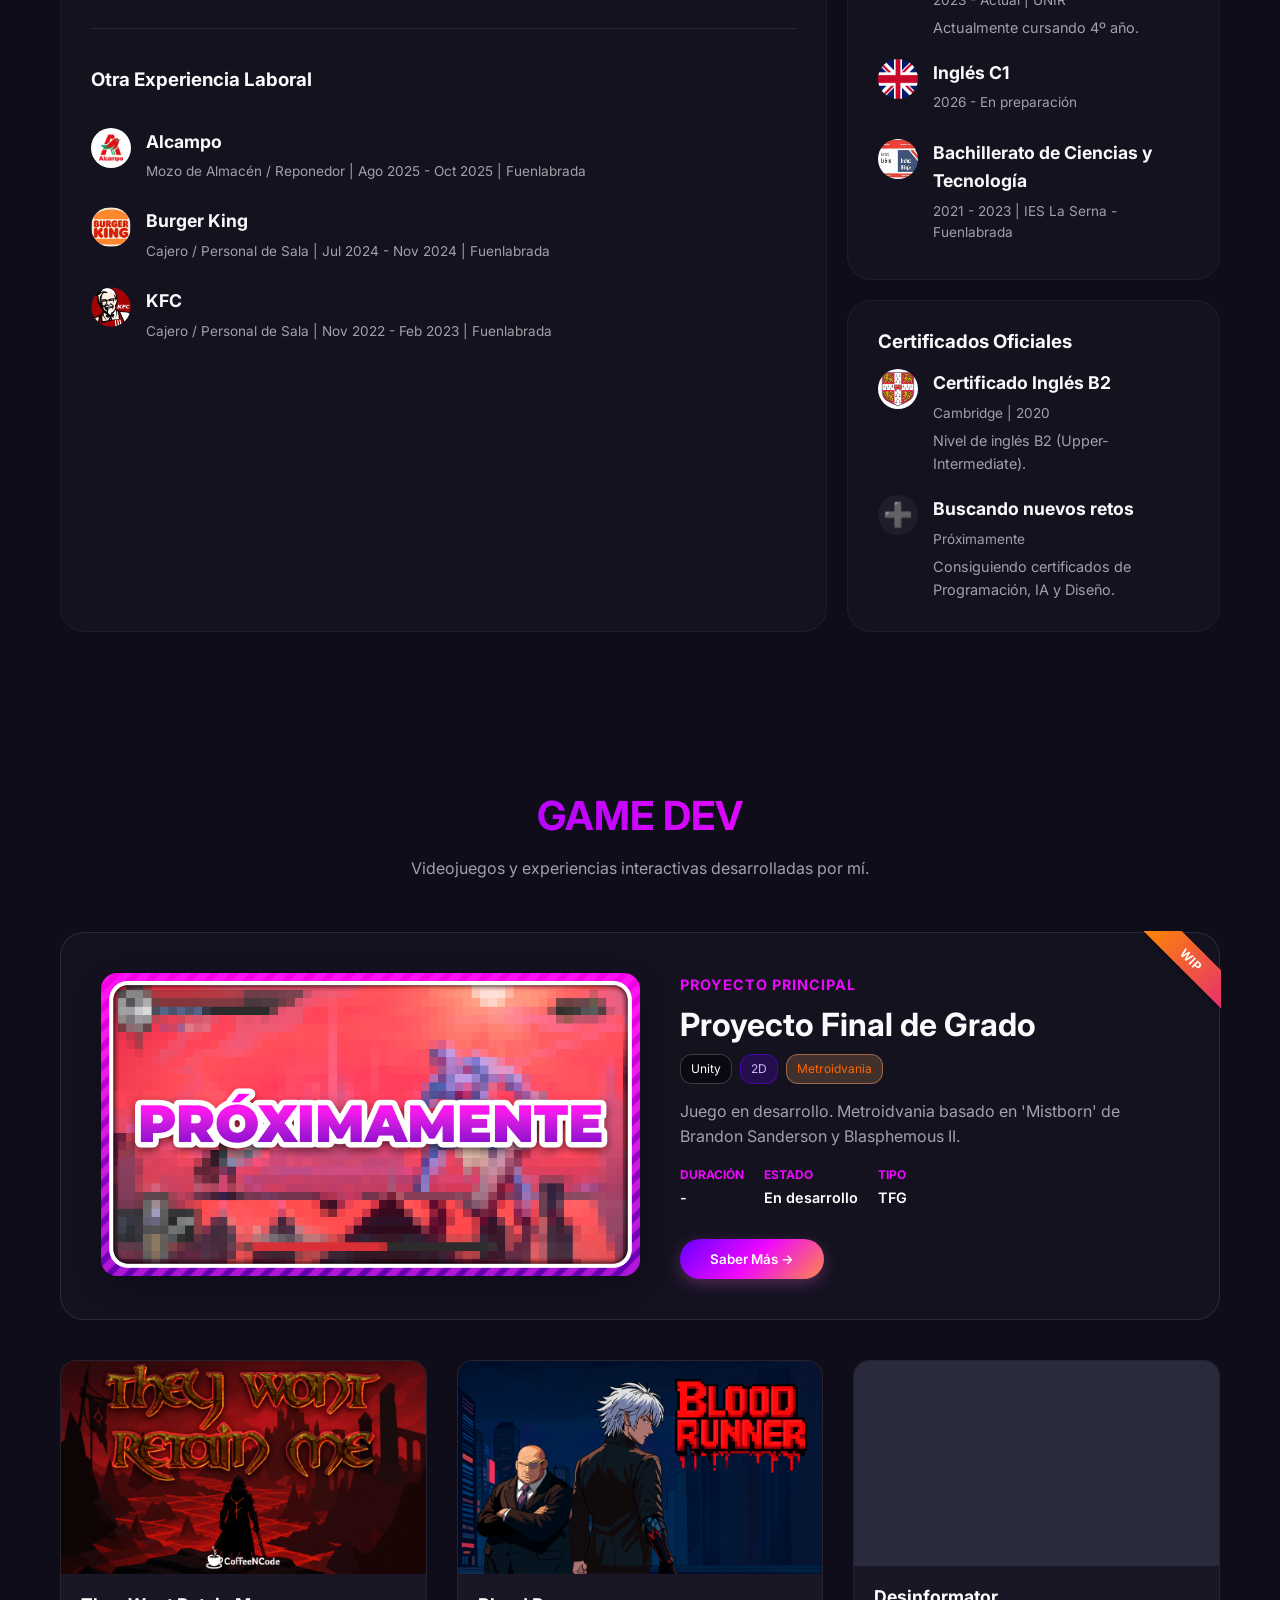
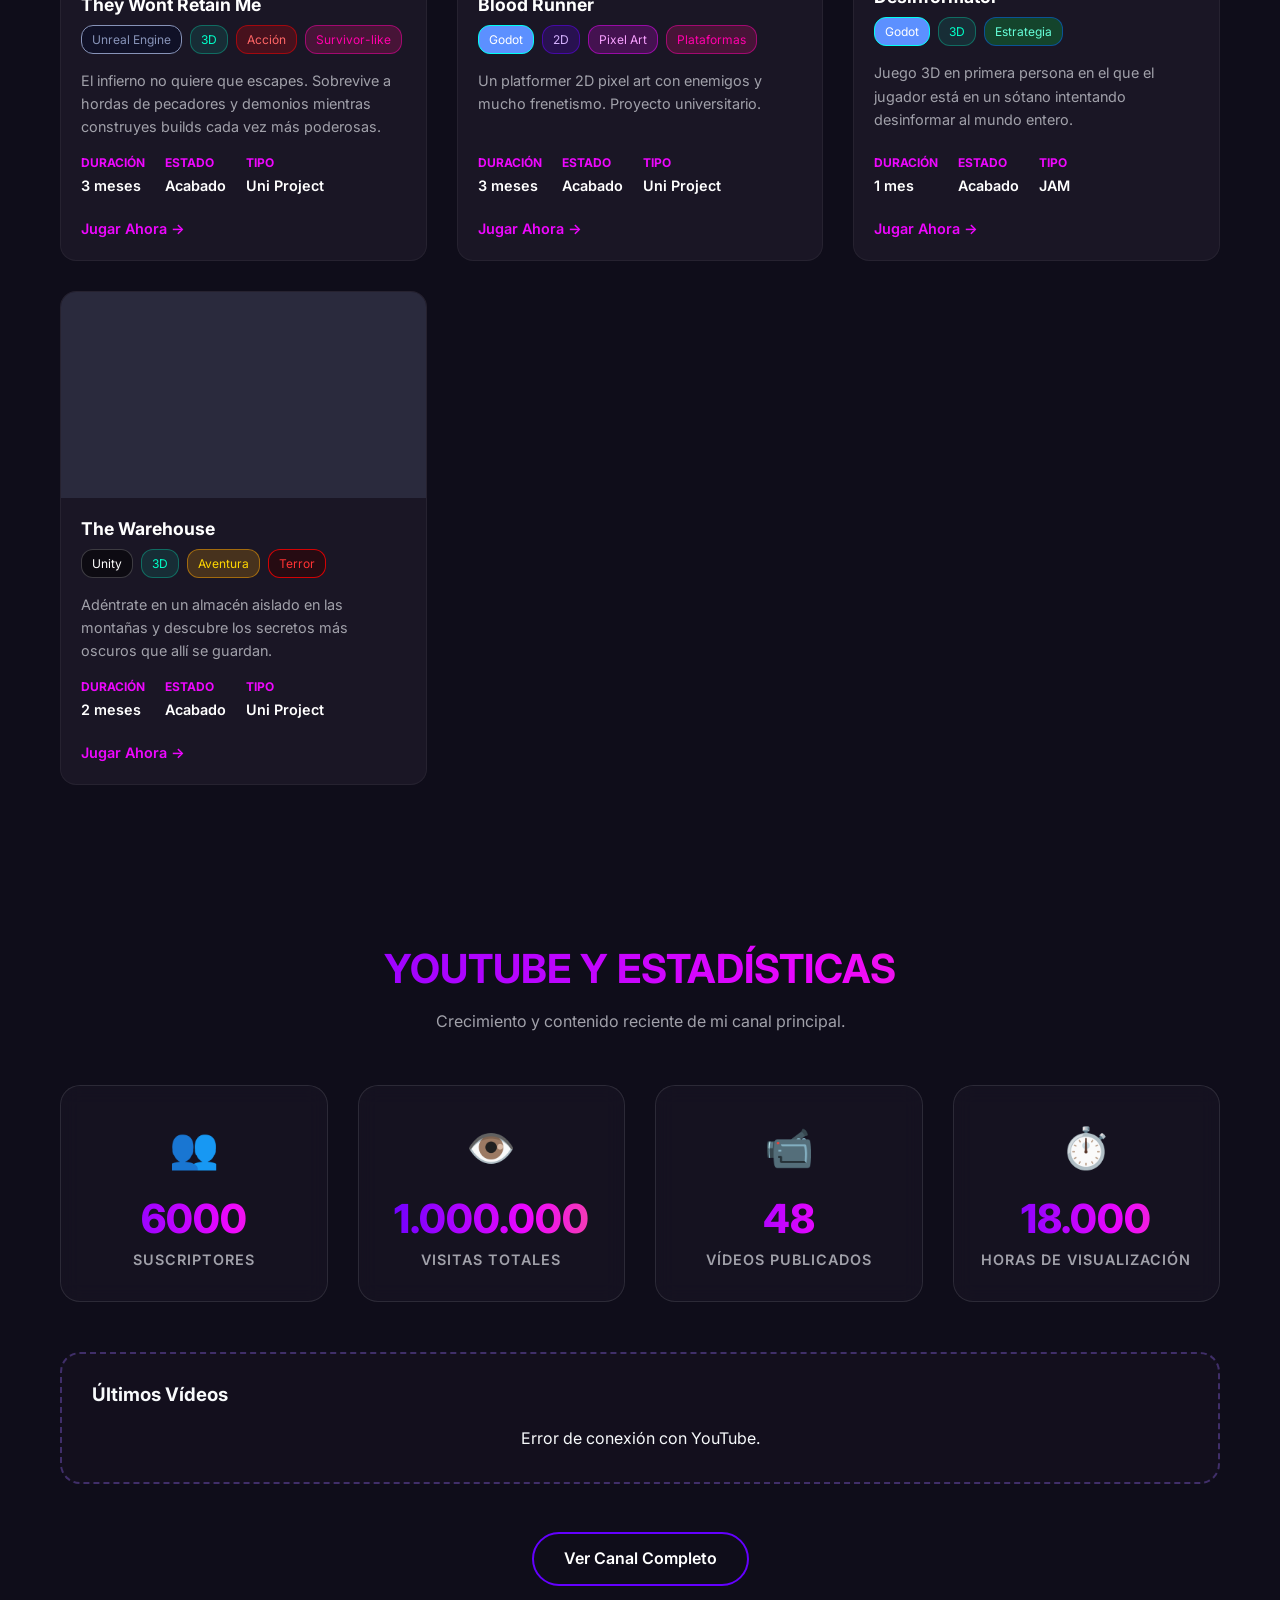
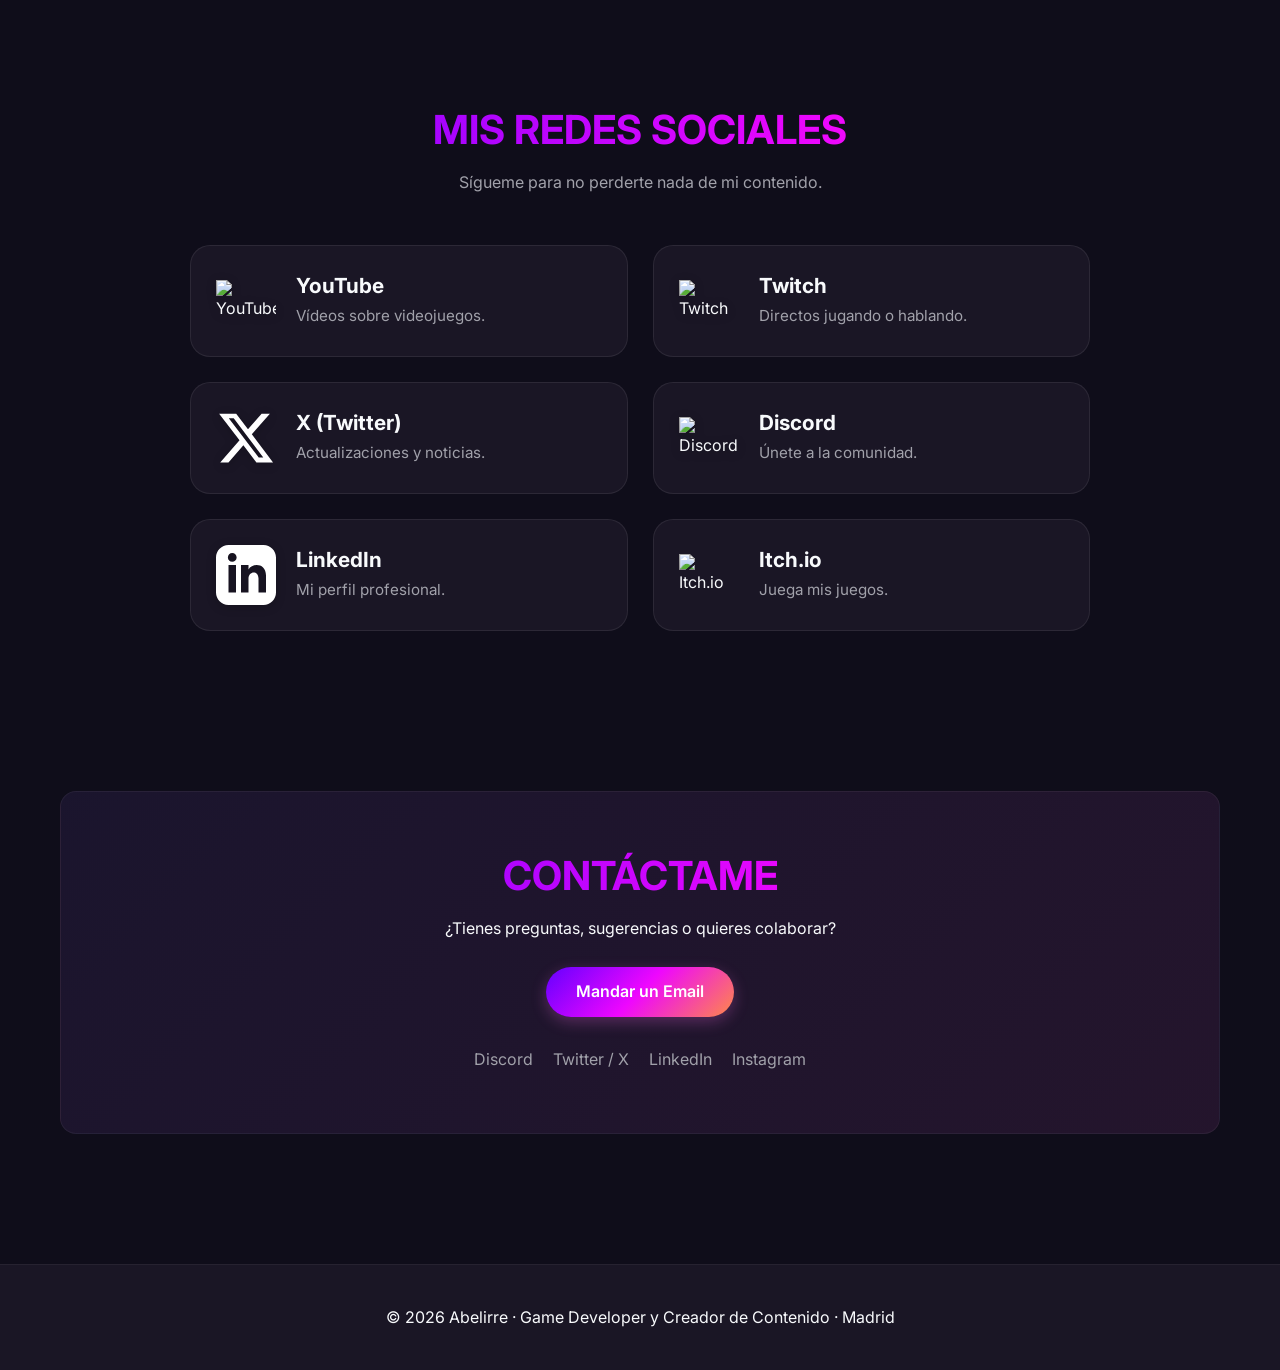
==== commit ced33889: "Arreglos y detalles" ====
--- a/index.html
+++ b/index.html
@@ -62,7 +62,7 @@
         </div>
 
         <div class="status-text">
-            <span class="status-dot"></span> Open to Work: Madrid, Segovia, Salamanca & Remote
+            <span class="status-dot"></span> Madrid, ES · Open to Work: Remote & Relocate
         </div>
     </section>
 
--- a/assets/styles.css
+++ b/assets/styles.css
@@ -78,7 +78,7 @@
 }
 
 h2 {
-    font-size: 2.5rem;
+    font-size: clamp(1.8rem, 6vw, 2.5rem);
 }
 
 .gradient-text {
@@ -204,6 +204,7 @@
     color: var(--text-secondary);
     max-width: 650px;
     margin: 0 auto 2rem;
+    padding: 0 20px;
 }
 
 /* --- BUTTONS --- */
@@ -847,21 +848,25 @@
     right: 40px;
     font-size: 0.85rem;
     color: var(--text-secondary);
-    display: flex;
-    align-items: center;
-    gap: 8px;
     z-index: 10;
     font-weight: 500;
     letter-spacing: 1px;
     text-transform: uppercase;
+    text-align: right;
+    max-width: 600px;
+    line-height: 1.5;
 }
 
 .status-dot {
+    display: inline-block;
     width: 10px;
     height: 10px;
     background-color: #10b981;
     border-radius: 50%;
     animation: pulse-green 2s infinite;
+    margin-right: 6px;
+    vertical-align: middle;
+    margin-bottom: 3px;
 }
 
 /* --- BENTO GRID (ABOUT ME) --- */
@@ -1173,13 +1178,31 @@
 }
 
 @media (max-width: 768px) {
+    .hero-content {
+        padding-bottom: 100px;
+    }
+
     .featured-project {
         grid-template-columns: 1fr;
     }
 
     .featured-media {
-        height: 250px;
-        min-height: 250px;
+        height: auto;
+        min-height: unset;
+        padding: 40px 20px 0 20px;
+        align-items: center;
+    }
+
+}
+
+@media (max-width: 1024px) {
+    .status-text {
+        bottom: 95px;
+        right: 0;
+        left: 0;
+        text-align: center;
+        max-width: 100%;
+        padding: 0 20px;
     }
 }
 
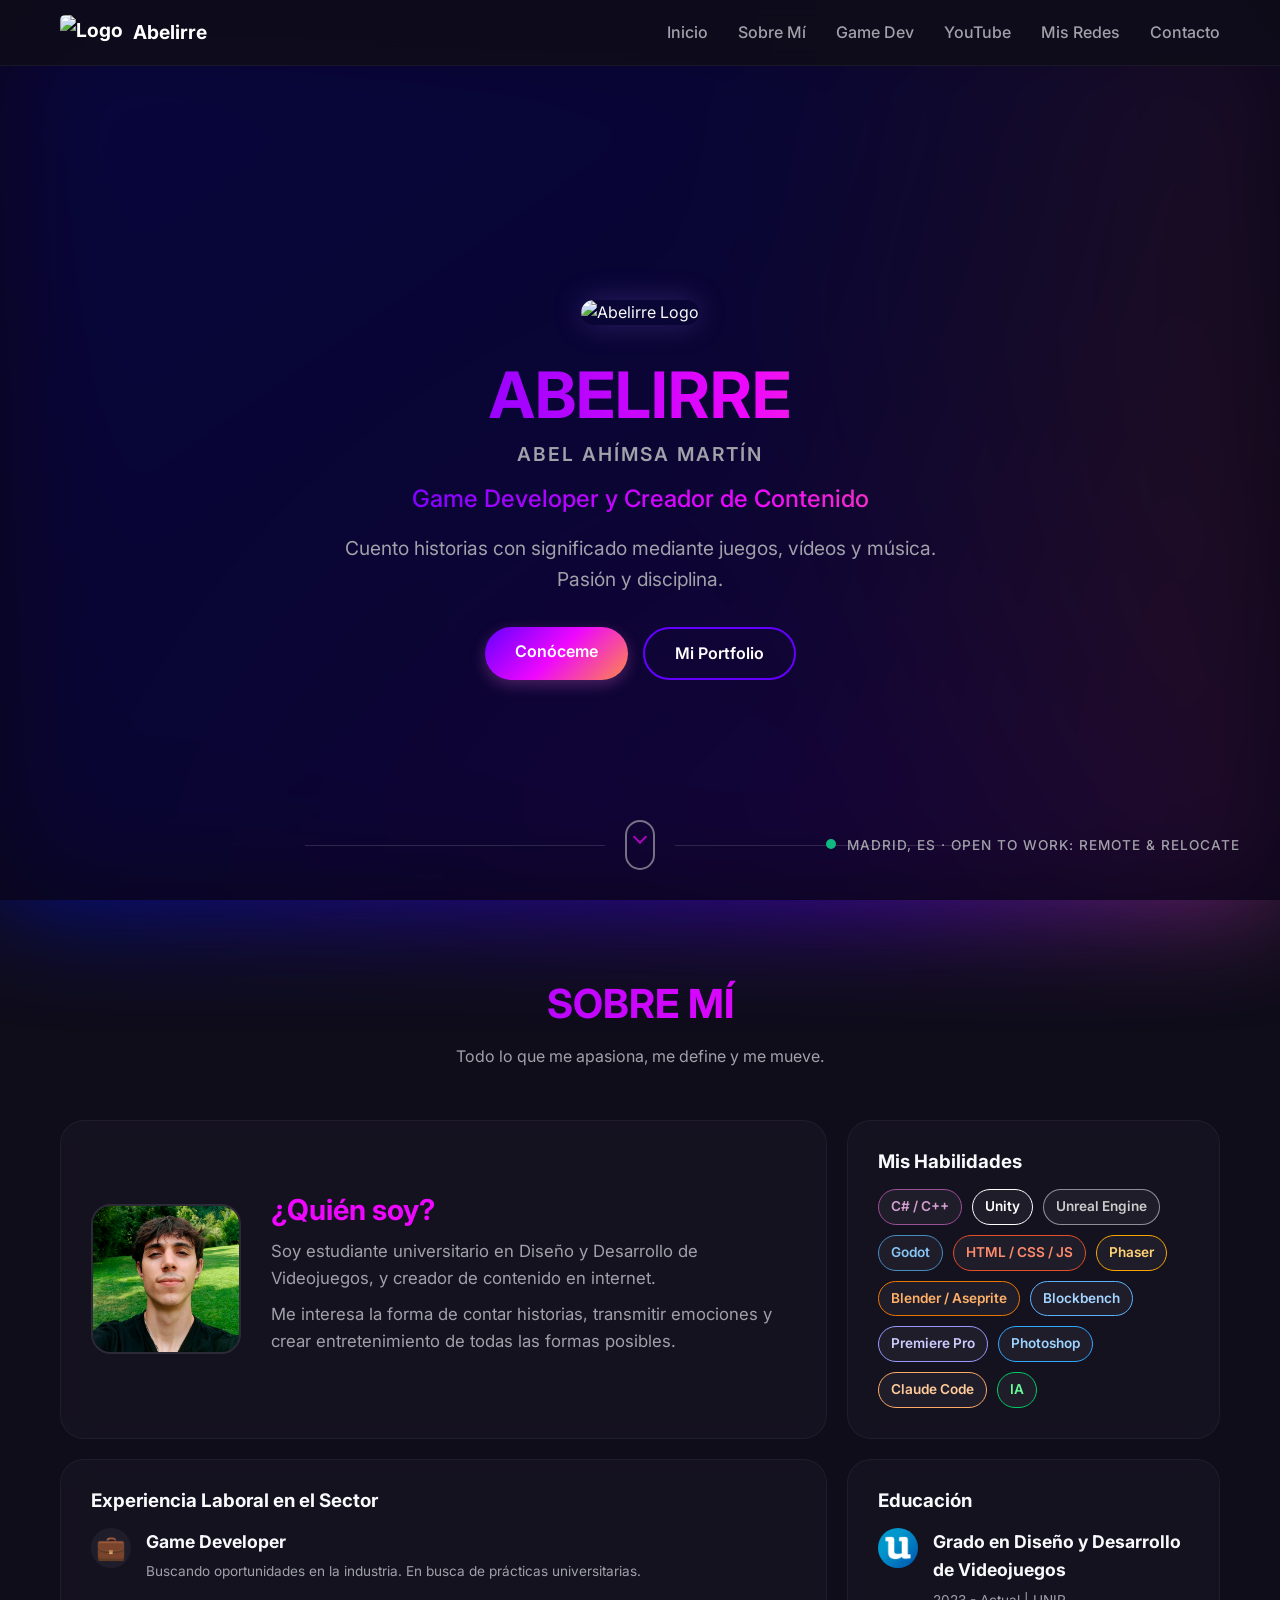
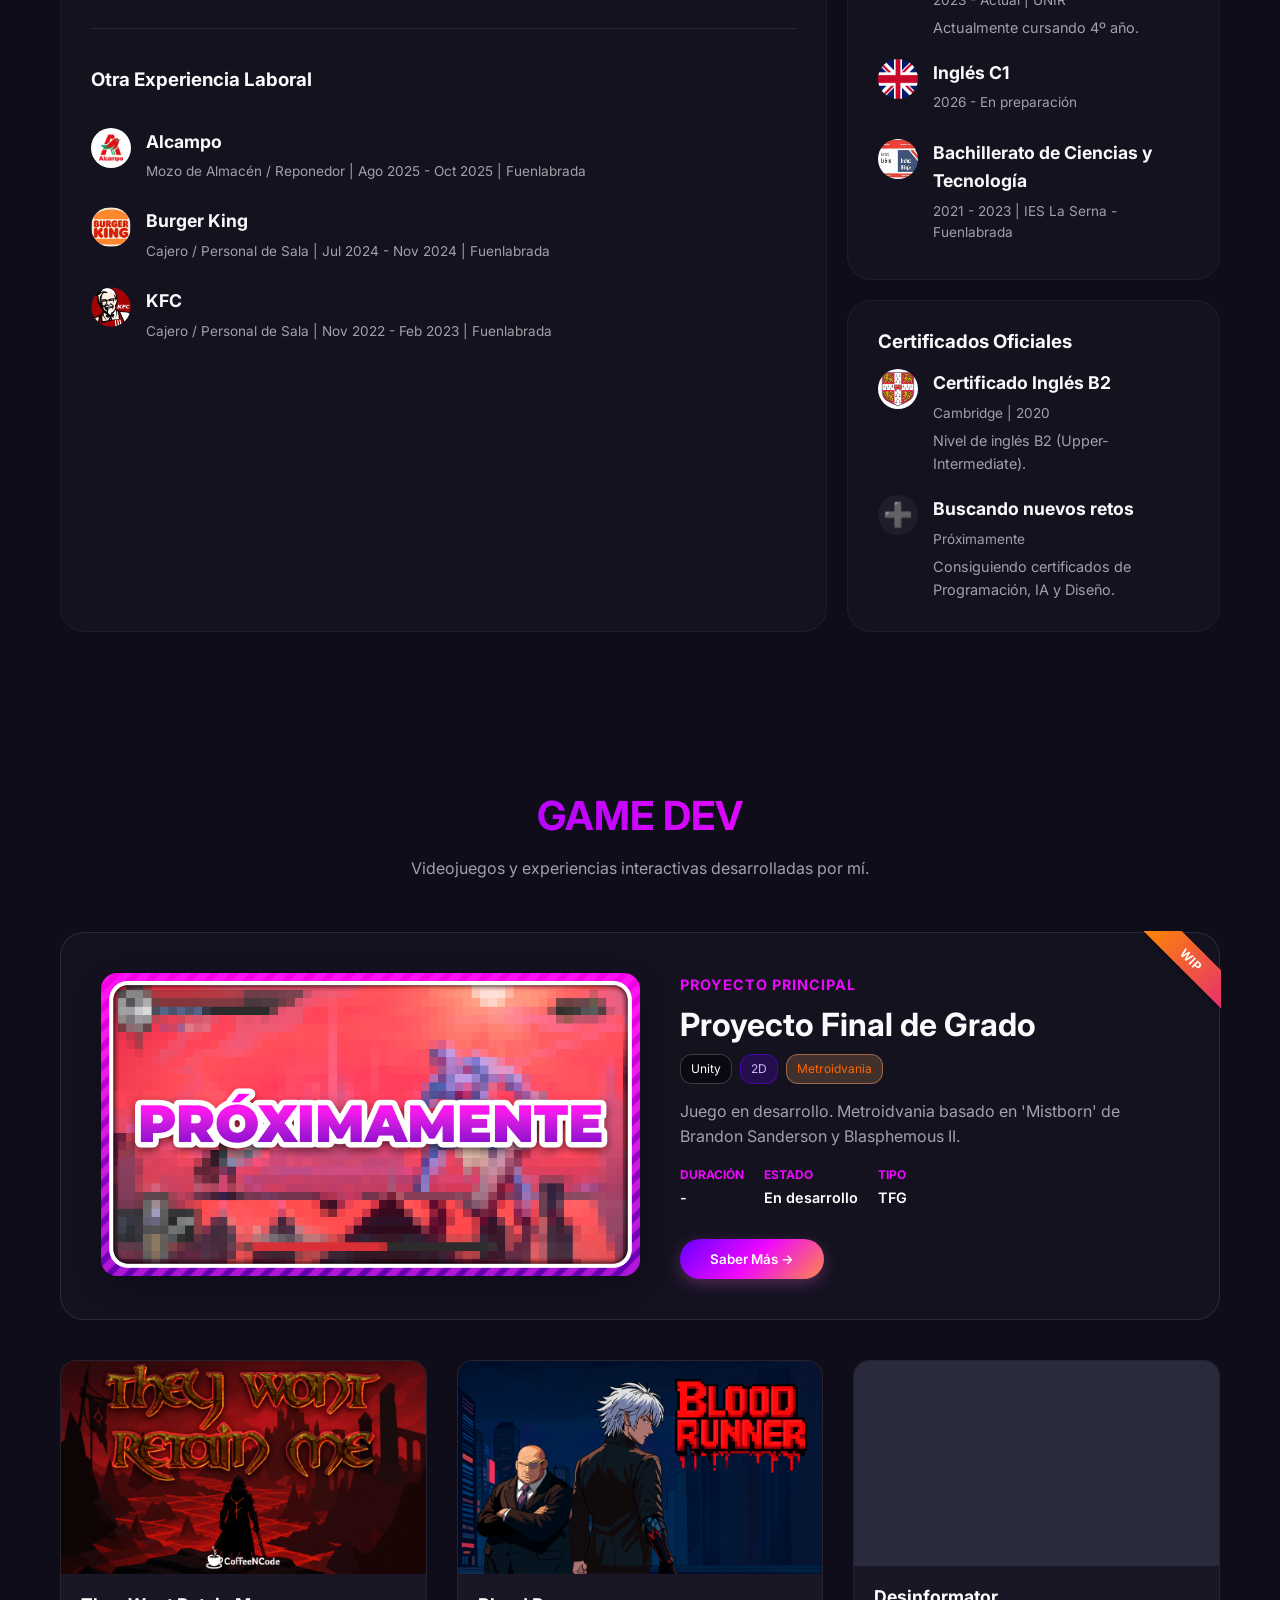
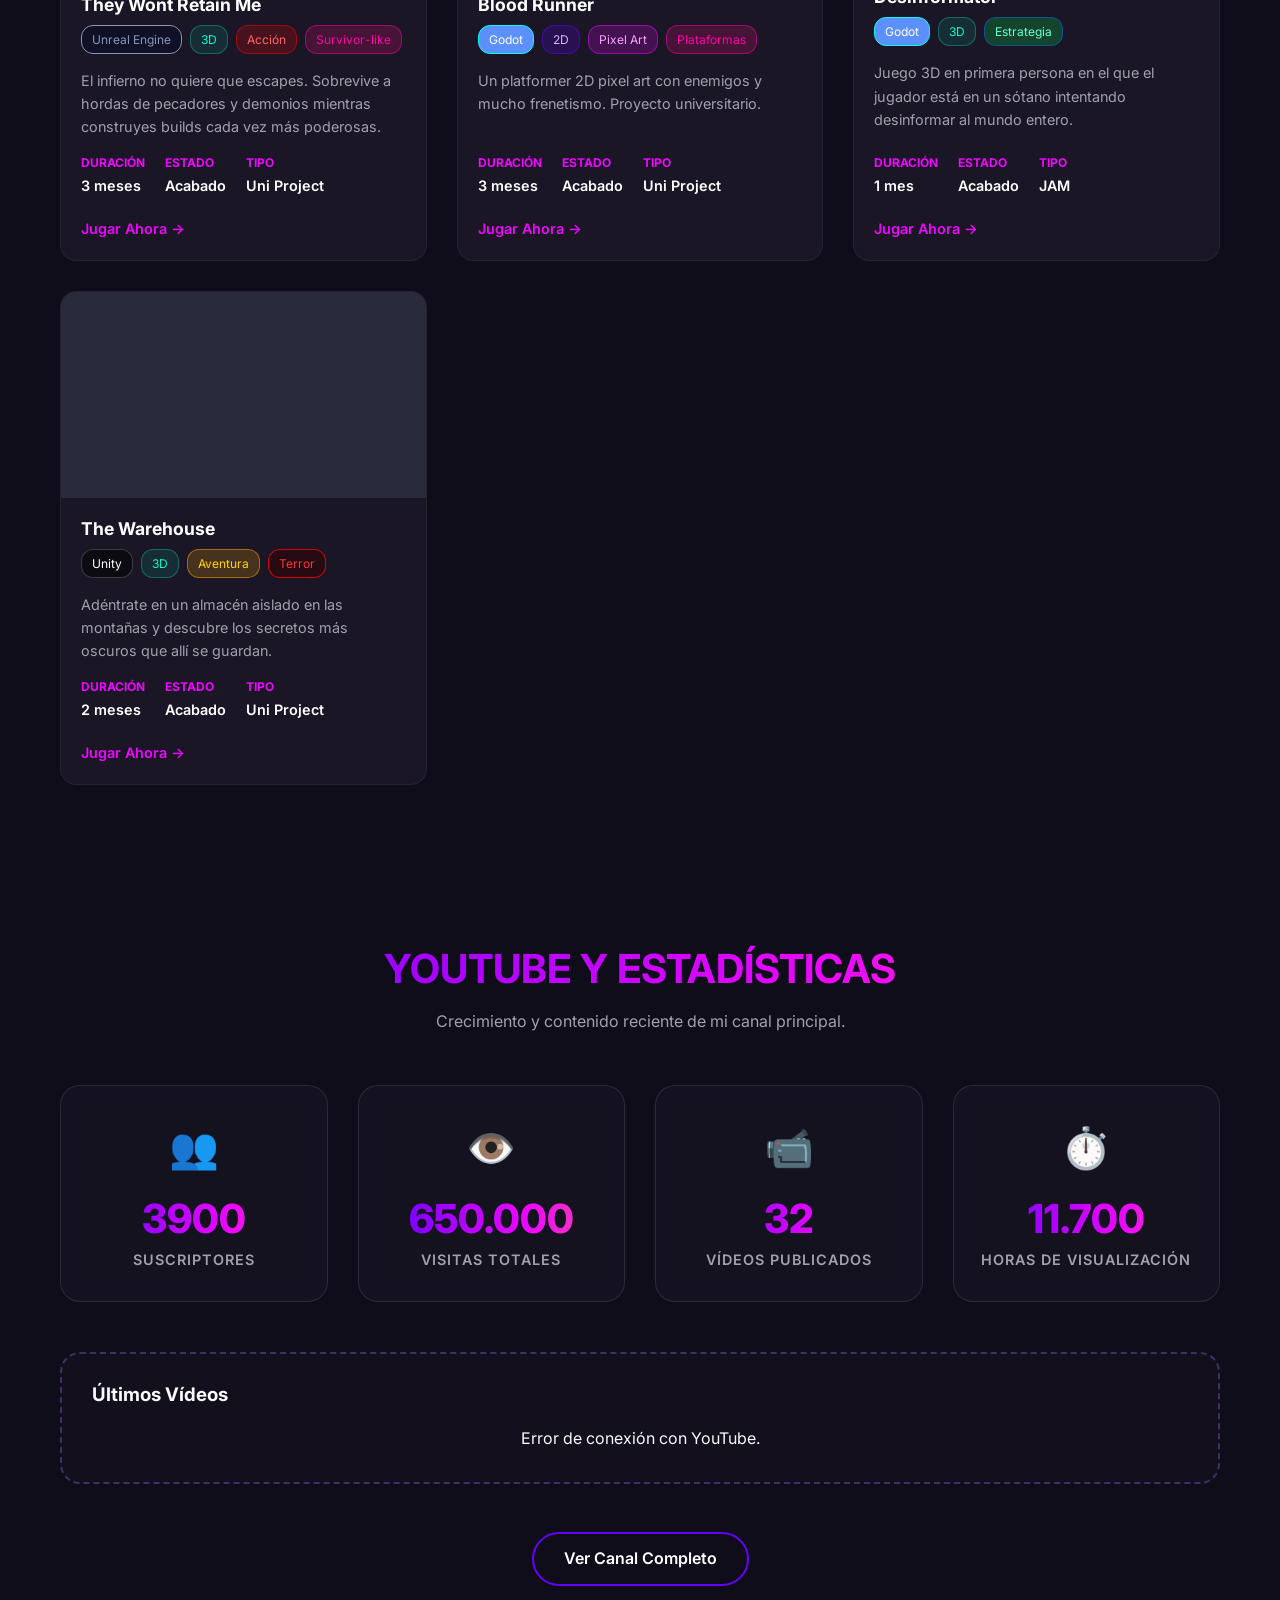
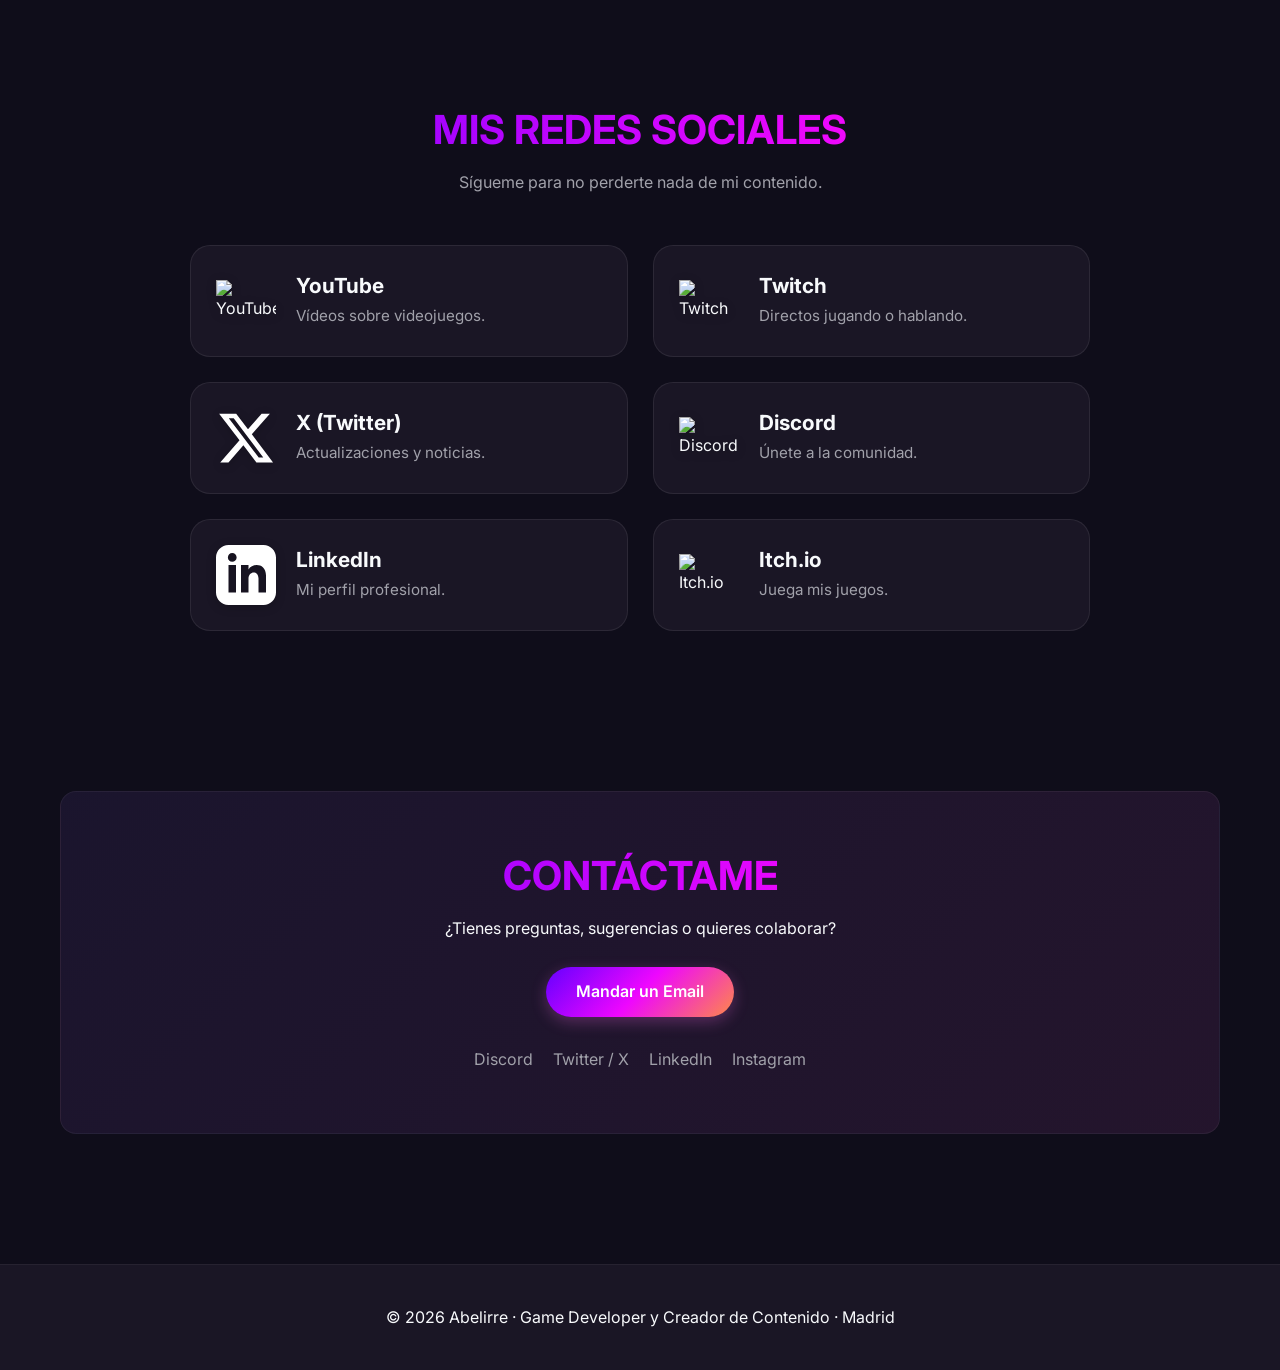
==== commit a8cd39e7: "Update Linkedin Link" ====
--- a/index.html
+++ b/index.html
@@ -339,7 +339,7 @@
                     <div class="social-arrow">→</div>
                 </a>
 
-                <a href="https://www.linkedin.com/in/abel-ahimsa-martin-crego-1b8661397/" target="_blank"
+                <a href="https://www.linkedin.com/in/abel-ahimsa-martin-crego/" target="_blank"
                     class="social-hero-card linkedin">
                     <div class="social-icon-large">
                         <svg xmlns="https://www.svgrepo.com/show/506517/linkedin.svg" width="40" height="40"
@@ -381,8 +381,7 @@
                 <div class="social-links-row">
                     <a href="https://discord.com/invite/T73mS5b" target="_blank">Discord</a>
                     <a href="https://twitter.com/abelirreften" target="_blank">Twitter / X</a>
-                    <a href="https://www.linkedin.com/in/abel-ahimsa-martin-crego-1b8661397/?skipRedirect=true"
-                        target="_blank">LinkedIn</a>
+                    <a href="https://www.linkedin.com/in/abel-ahimsa-martin-crego/" target="_blank">LinkedIn</a>
                     <a href="https://www.instagram.com/abelirretv/" target="_blank">Instagram</a>
                 </div>
             </div>
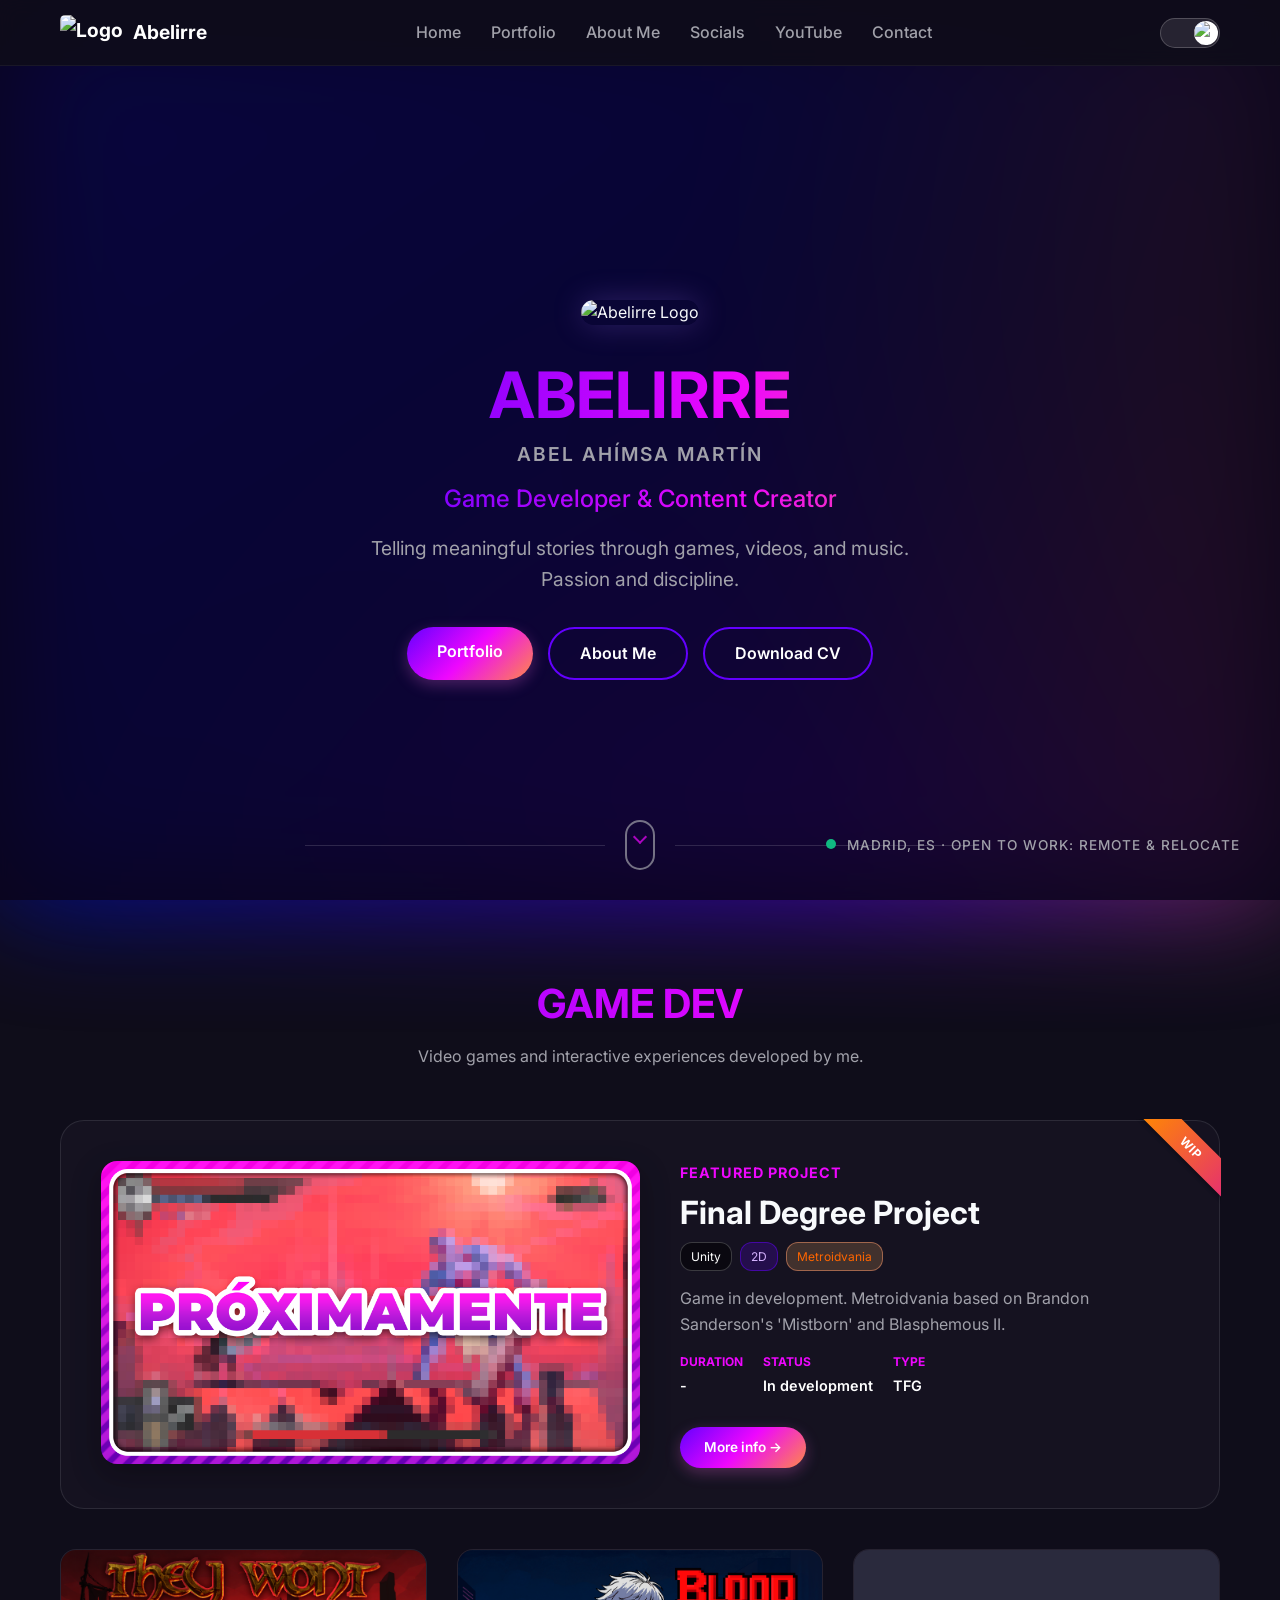
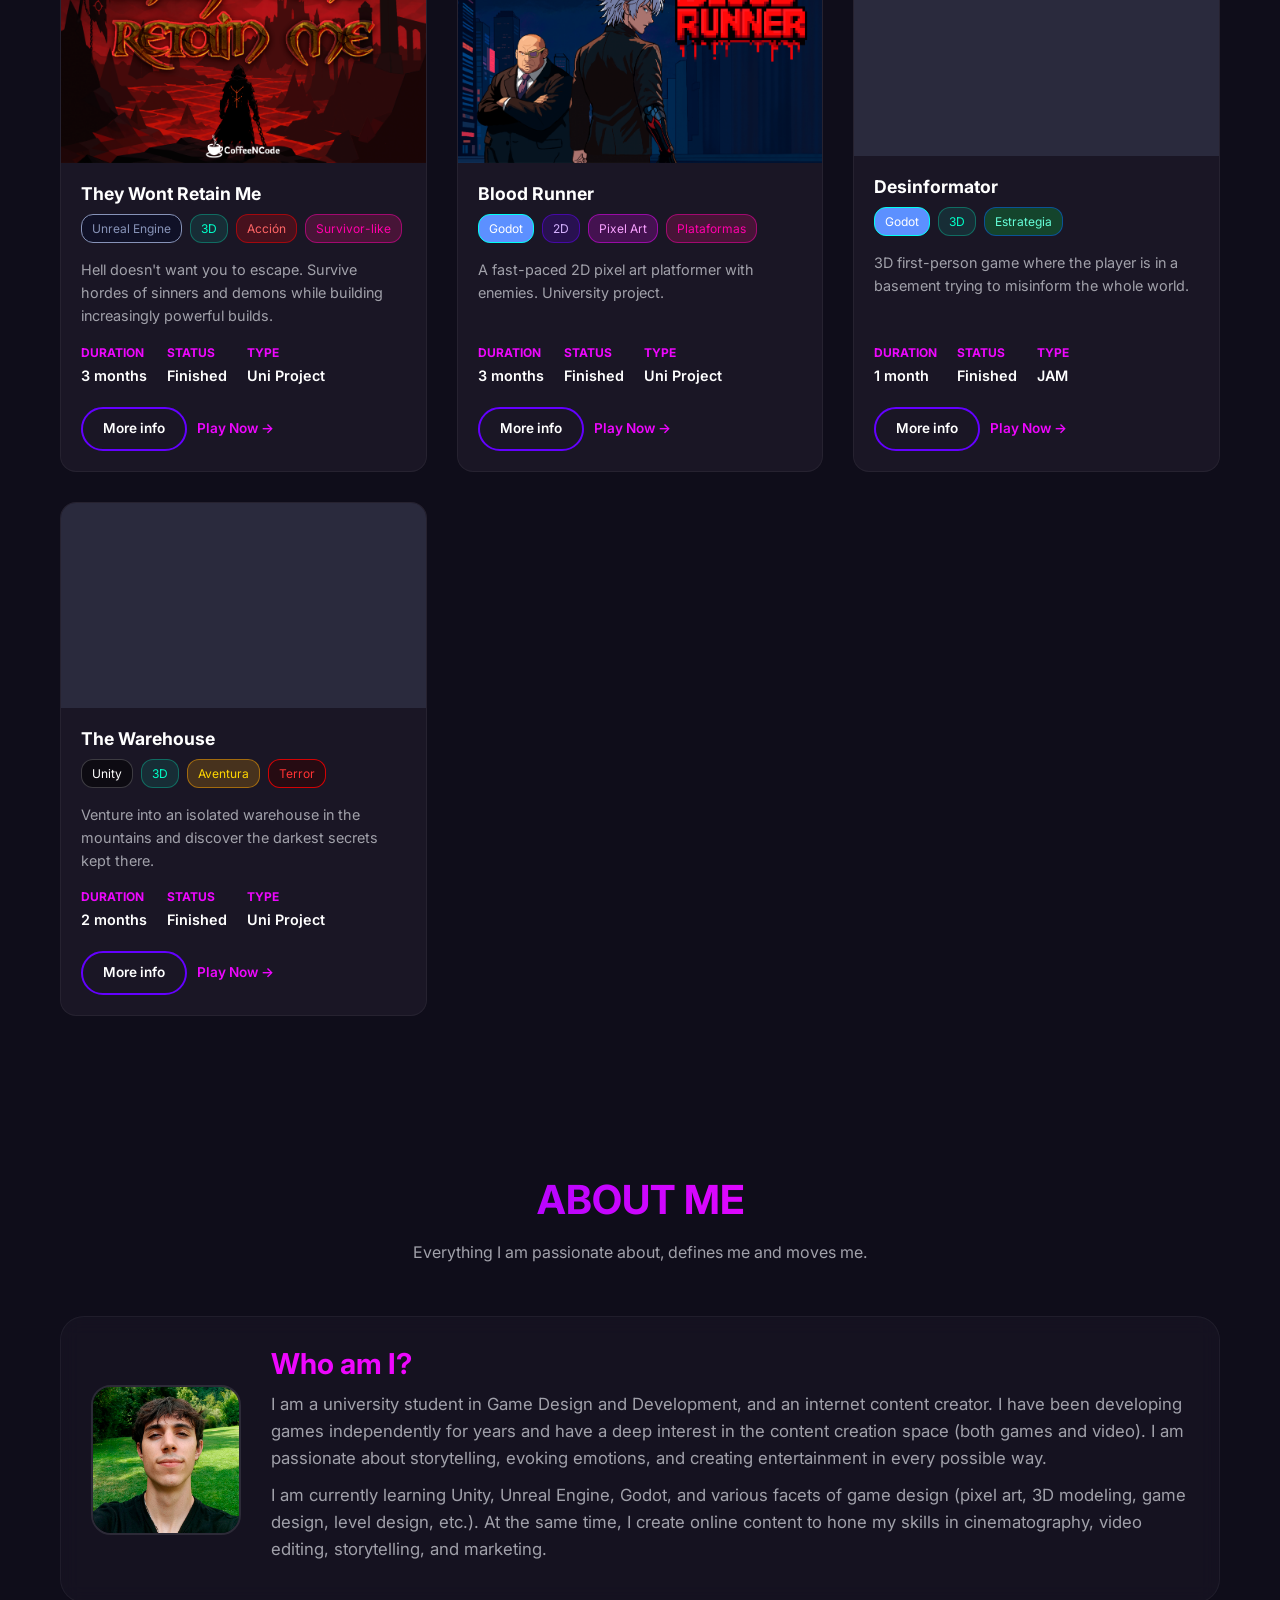
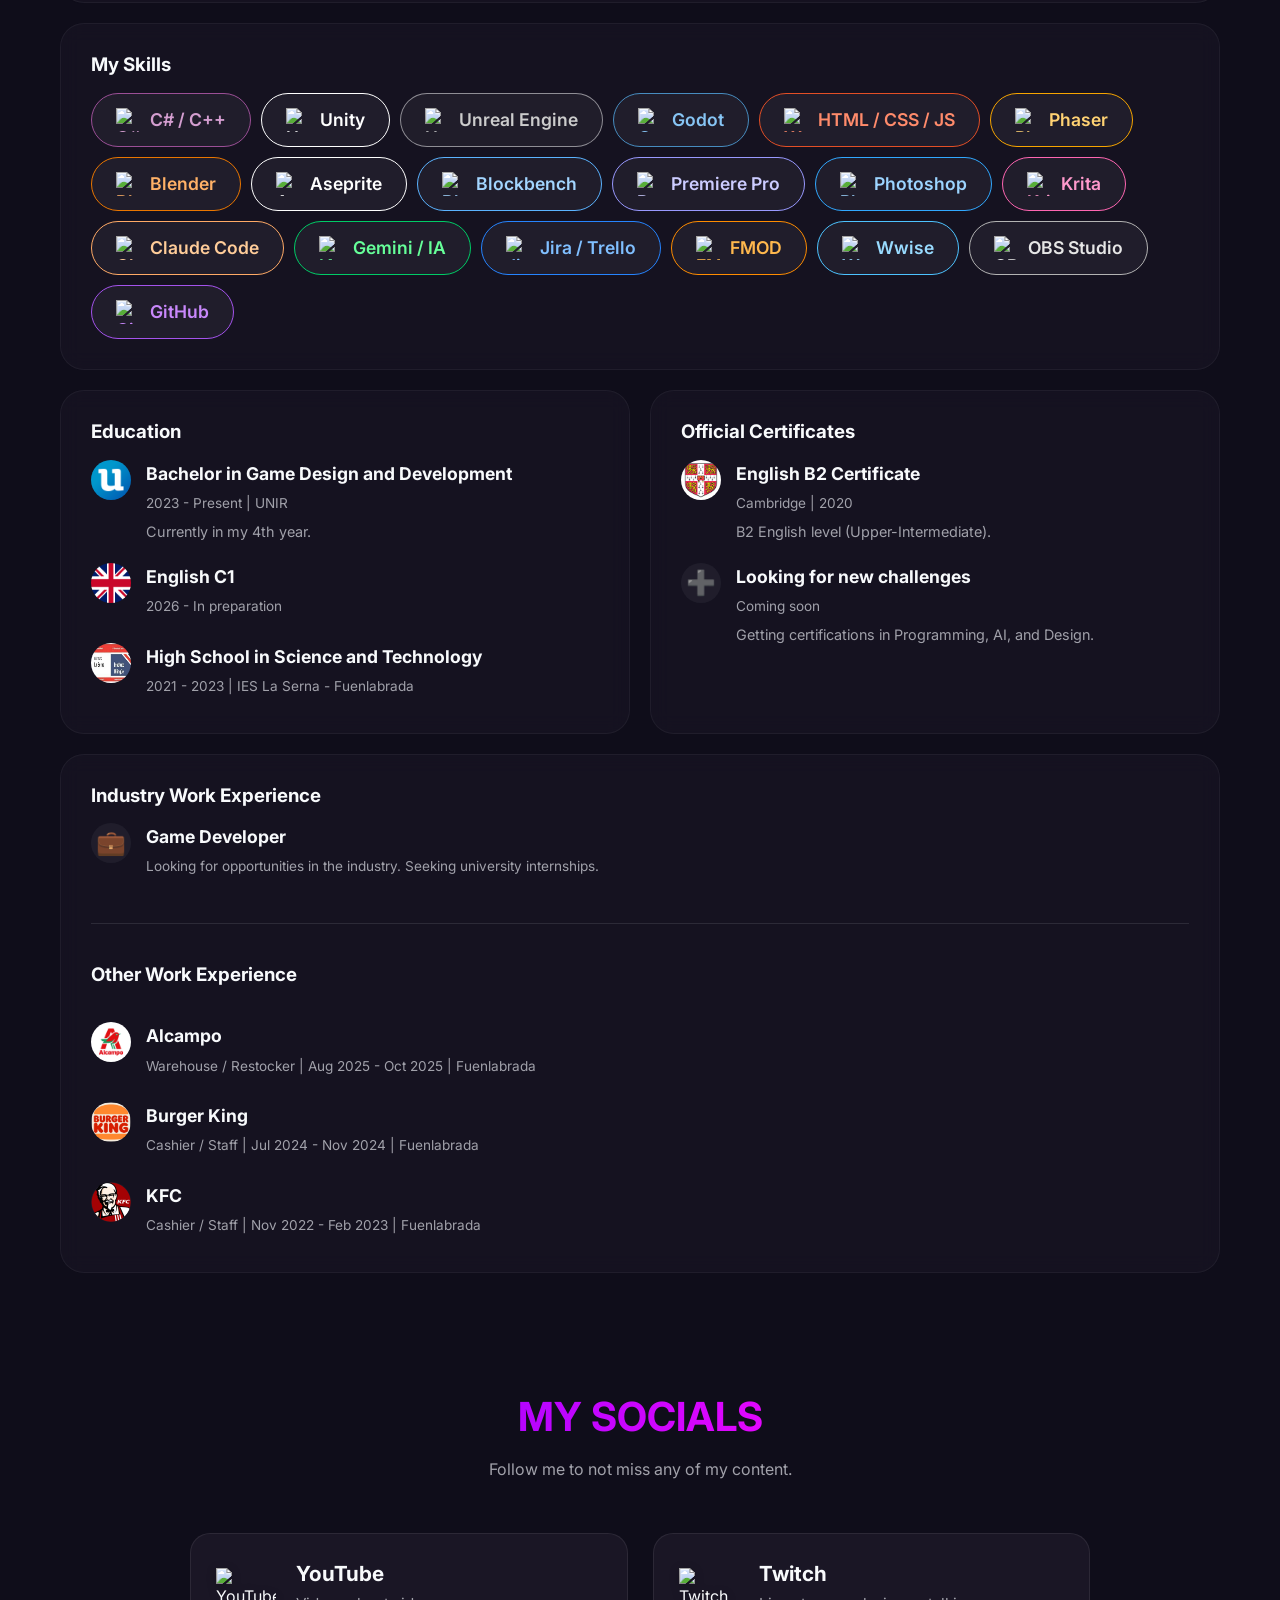
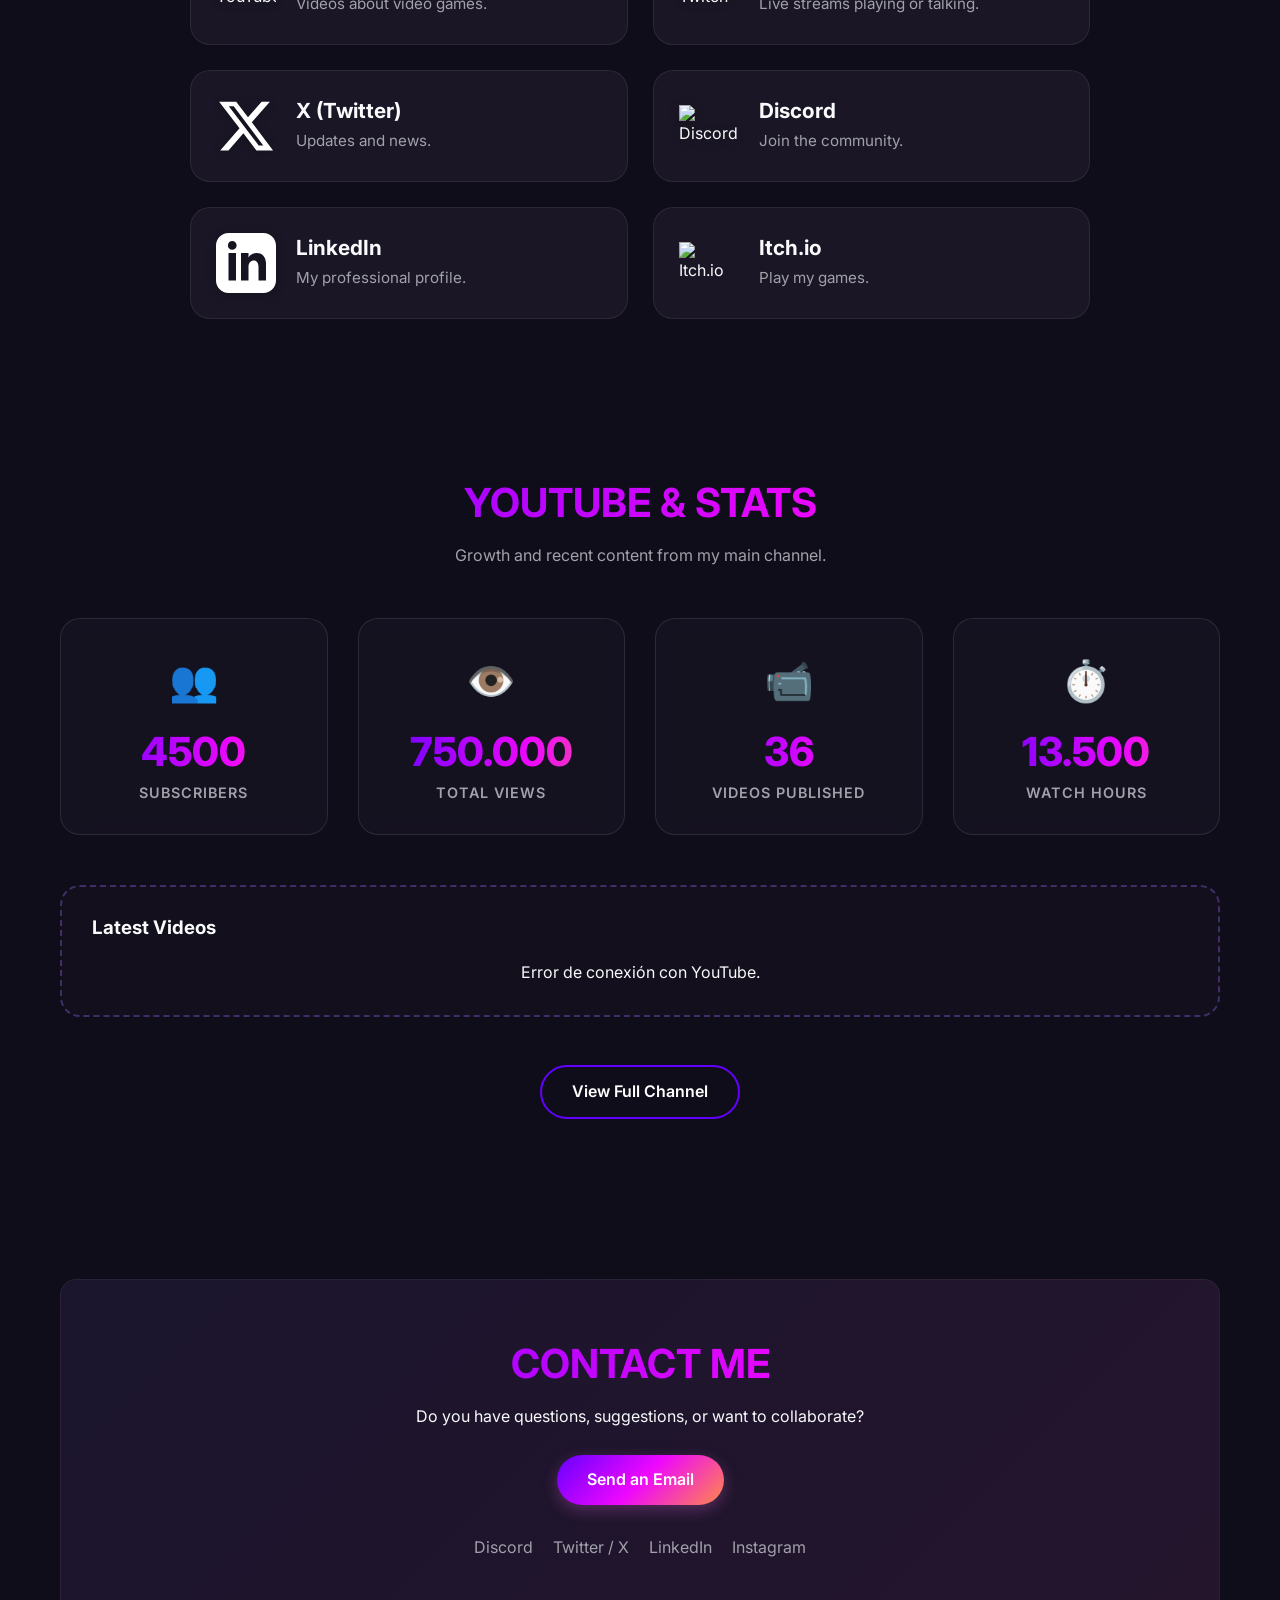
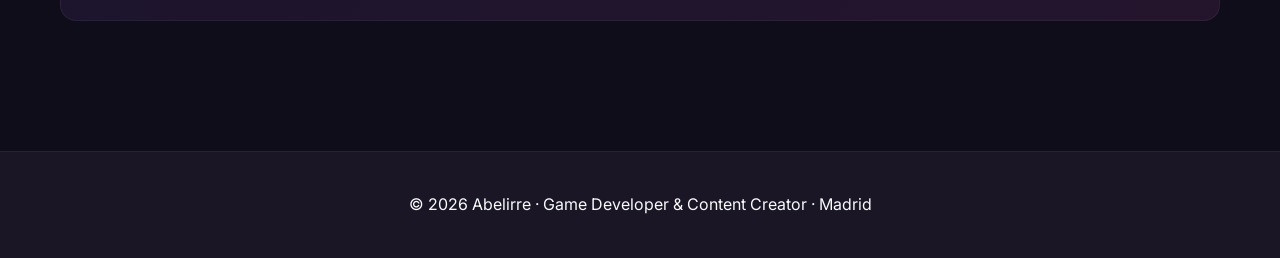
==== commit eae744d8: "Update 25-09-26 Descargar CV, Etiquetas con img, Estructura mejorada, Paginas de Proyectos, traducci" ====
--- a/index.html
+++ b/index.html
@@ -4,8 +4,8 @@
 <head>
     <meta charset="UTF-8">
     <meta name="viewport" content="width=device-width, initial-scale=1.0">
-    <meta name="description" content="Portfolio de Abelirre. Game Developer y Creador de Contenido.">
-    <title>Abelirre | Portfolio</title>
+    <meta name="description" content="Porfolio de Abelirre. Game Developer y Creador de Contenido.">
+    <title>Abelirre | Porfolio</title>
     <link rel="icon" href="assets/images/Perfil_4.png">
 
     <link href="https://fonts.googleapis.com/css2?family=Inter:wght@400;500;600;700;800&display=swap" rel="stylesheet">
@@ -22,13 +22,18 @@
                 <span>Abelirre</span>
             </a>
             <ul class="nav-menu">
-                <li><a href="#inicio" class="nav-link">Inicio</a></li>
-                <li><a href="#about" class="nav-link">Sobre Mí</a></li>
-                <li><a href="#projects" class="nav-link">Game Dev</a></li>
-                <li><a href="#youtube" class="nav-link">YouTube</a></li>
-                <li><a href="#social-hero" class="nav-link">Mis Redes</a></li>
-                <li><a href="#contacto" class="nav-link">Contacto</a></li>
+                <li><a href="#inicio" class="nav-link" data-i18n="nav_home">Inicio</a></li>
+                <li><a href="#projects" class="nav-link" data-i18n="nav_projects">Porfolio</a></li>
+                <li><a href="#about" class="nav-link" data-i18n="nav_about">Sobre Mí</a></li>
+                <li><a href="#social-hero" class="nav-link" data-i18n="nav_social">Mis Redes</a></li>
+                <li><a href="#youtube" class="nav-link" data-i18n="nav_youtube">YouTube</a></li>
+                <li><a href="#contacto" class="nav-link" data-i18n="nav_contact">Contacto</a></li>
             </ul>
+            <div class="lang-switch" id="langSwitch">
+                <div class="lang-circle" id="langCircle">
+                    <img src="https://flagcdn.com/w40/es.png" alt="ES" id="flagIcon">
+                </div>
+            </div>
             <button class="nav-toggle" aria-label="Menu">
                 <span></span><span></span><span></span>
             </button>
@@ -41,13 +46,15 @@
             <div class="hero-titles">
                 <h1 class="gradient-text" style="margin-bottom: 0;">ABELIRRE</h1>
                 <span class="hero-overline" style="margin-bottom: 15px; margin-top: 5px;">Abel Ahímsa Martín</span>
-                <h2 class="hero-role gradient-text">Game Developer y Creador de Contenido</h2>
-            </div>
-            <p class="hero-subtitle">Cuento historias con significado mediante juegos, vídeos y música.<br>Pasión y
+                <h2 class="hero-role gradient-text" data-i18n="hero_role">Game Developer y Creador de Contenido</h2>
+            </div>
+            <p class="hero-subtitle" data-i18n="hero_subtitle">Cuento historias con significado mediante juegos, vídeos
+                y música.<br>Pasión y
                 disciplina.</p>
             <div class="btn-group">
-                <a href="#about" class="btn btn-primary">Conóceme</a>
-                <a href="#projects" class="btn btn-secondary">Mi Portfolio</a>
+                <a href="#projects" class="btn btn-primary" data-i18n="btn_portfolio">Porfolio</a>
+                <a href="#about" class="btn btn-secondary" data-i18n="btn_about">Conóceme</a>
+                <a href="assets/cv.pdf" download class="btn btn-secondary" data-i18n="btn_cv">Descargar CV</a>
             </div>
         </div>
 
@@ -62,7 +69,27 @@
         </div>
 
         <div class="status-text">
-            <span class="status-dot"></span> Madrid, ES · Open to Work: Remote & Relocate
+            <span class="status-dot"></span> <span data-i18n="hero_status">Madrid, ES · Open to Work: Remote &
+                Relocate</span>
+        </div>
+    </section>
+
+    <!-- ---------------------------------------------------------------------------------------------------------------------------------------------------------------- -->
+
+    <section id="projects" class="section">
+        <div class="container">
+            <div class="section-header animate-on-scroll">
+                <h2 class="gradient-text" data-i18n="title_projects">GAME DEV</h2>
+                <p data-i18n="desc_projects">Videojuegos y experiencias interactivas desarrolladas por mí.</p>
+            </div>
+
+            <div id="featured-project-container" class="animate-on-scroll">
+                <!-- El proyecto principal se carga aquí por JS -->
+            </div>
+
+            <div class="projects-grid" id="games-container">
+                <!-- Resto de proyectos -->
+            </div>
         </div>
     </section>
 
@@ -71,8 +98,8 @@
     <section id="about" class="section">
         <div class="container">
             <div class="section-header animate-on-scroll">
-                <h2 class="gradient-text">SOBRE MÍ</h2>
-                <p>Todo lo que me apasiona, me define y me mueve.</p>
+                <h2 class="gradient-text" data-i18n="title_about">SOBRE MÍ</h2>
+                <p data-i18n="desc_about">Todo lo que me apasiona, me define y me mueve.</p>
             </div>
 
             <div class="bento-grid">
@@ -80,58 +107,99 @@
                 <div class="bento-card bento-profile animate-on-scroll">
                     <img src="assets/images/PFP_Abel.png" alt="Abelirre" class="profile-img">
                     <div class="profile-info">
-                        <h3>¿Quién soy?</h3>
-                        <p>Soy estudiante universitario en Diseño y Desarrollo de Videojuegos, y creador
-                            de contenido en
-                            internet.</p>
-                        <p>Me interesa la forma de contar historias, transmitir emociones y crear entretenimiento de
-                            todas las formas posibles.</p>
+                        <h3 data-i18n="about_who_title">¿Quién soy?</h3>
+                        <p data-i18n="about_who_p1">Soy estudiante universitario en Diseño y Desarrollo de Videojuegos,
+                            y creador de contenido en internet.</p>
+                        <p data-i18n="about_who_p2">Me interesa la forma de contar historias, transmitir emociones y
+                            crear entretenimiento de todas las formas posibles.</p>
                     </div>
                 </div>
 
                 <!-- Habilidades -->
                 <div class="bento-card bento-skills animate-on-scroll">
-                    <h3>Mis Habilidades</h3>
+                    <h3 data-i18n="about_skills_title">Mis Habilidades</h3>
                     <div class="skills-tags">
-                        <span class="skill-tag csharp">C# / C++</span>
-                        <span class="skill-tag unity">Unity</span>
-                        <span class="skill-tag unreal">Unreal Engine</span>
-                        <span class="skill-tag godot">Godot</span>
-                        <span class="skill-tag web">HTML / CSS / JS</span>
-                        <span class="skill-tag phaser">Phaser</span>
-                        <span class="skill-tag design">Blender / Aseprite</span>
-                        <span class="skill-tag blockbench">Blockbench</span>
-                        <span class="skill-tag video">Premiere Pro</span>
-                        <span class="skill-tag art">Photoshop</span>
-                        <span class="skill-tag claude">Claude Code</span>
-                        <span class="skill-tag ai">IA</span>
+                        <span class="skill-tag csharp"><img
+                                src="https://cdn.jsdelivr.net/gh/devicons/devicon/icons/csharp/csharp-original.svg"
+                                alt="C#" class="skill-icon"> C# / C++</span>
+                        <span class="skill-tag unity"><img
+                                src="https://cdn.jsdelivr.net/gh/devicons/devicon/icons/unity/unity-original.svg"
+                                alt="Unity" class="skill-icon"> Unity</span>
+                        <span class="skill-tag unreal"><img
+                                src="https://cdn.jsdelivr.net/gh/devicons/devicon/icons/unrealengine/unrealengine-original.svg"
+                                alt="Unreal" class="skill-icon"> Unreal Engine</span>
+                        <span class="skill-tag godot"><img
+                                src="https://cdn.jsdelivr.net/gh/devicons/devicon/icons/godot/godot-original.svg"
+                                alt="Godot" class="skill-icon"> Godot</span>
+                        <span class="skill-tag web"><img
+                                src="https://cdn.jsdelivr.net/gh/devicons/devicon/icons/javascript/javascript-original.svg"
+                                alt="Web" class="skill-icon"> HTML / CSS / JS</span>
+                        <span class="skill-tag phaser"><img
+                                src="https://upload.wikimedia.org/wikipedia/commons/e/e7/Phaser_Logo.png?utm_source=commons.wikimedia.org&utm_campaign=index&utm_content=original"
+                                alt="Phaser" class="skill-icon"> Phaser</span>
+                        <span class="skill-tag blender"><img
+                                src="https://cdn.jsdelivr.net/gh/devicons/devicon/icons/blender/blender-original.svg"
+                                alt="Blender" class="skill-icon"> Blender</span>
+                        <span class="skill-tag aseprite"><img
+                                src="https://thumb.wikimedia.org/wikipedia/commons/thumb/6/69/Logo_Aseprite.svg/960px-Logo_Aseprite.svg.png?utm_source=commons.wikimedia.org&utm_campaign=imageinfo&utm_content=thumbnail"
+                                alt="Aseprite" class="skill-icon"> Aseprite</span>
+                        <span class="skill-tag blockbench"><img src="https://blockbench.net/images/logos/icon.png"
+                                alt="Blockbench" class="skill-icon"> Blockbench</span>
+                        <span class="skill-tag video"><img
+                                src="https://cdn.jsdelivr.net/gh/devicons/devicon/icons/premierepro/premierepro-original.svg"
+                                alt="Premiere" class="skill-icon"> Premiere Pro</span>
+                        <span class="skill-tag art"><img
+                                src="https://cdn.jsdelivr.net/gh/devicons/devicon/icons/photoshop/photoshop-original.svg"
+                                alt="Photoshop" class="skill-icon"> Photoshop</span>
+                        <span class="skill-tag krita"><img
+                                src="https://upload.wikimedia.org/wikipedia/commons/7/73/Calligrakrita-base.svg?utm_source=commons.wikimedia.org&utm_campaign=index&utm_content=original"
+                                alt="Krita" class="skill-icon"> Krita</span>
+                        <span class="skill-tag claude"><img src="https://cdn.svglogos.dev/logos/claude-code.svg"
+                                alt="Claude" class="skill-icon"> Claude Code</span>
+                        <span class="skill-tag ai"><img
+                                src="https://thumb.wikimedia.org/wikipedia/commons/thumb/1/1d/Google_Gemini_icon_2025.svg/960px-Google_Gemini_icon_2025.svg.png?utm_source=commons.wikimedia.org&utm_campaign=imageinfo&utm_content=thumbnail"
+                                alt="IA" class="skill-icon"> Gemini / IA</span>
+                        <span class="skill-tag jira"><img src="https://cdn.svglogos.dev/logos/jira.svg" alt="Jira"
+                                class="skill-icon"> Jira / Trello</span>
+                        <span class="skill-tag fmod"><img
+                                src="https://kingofblogs.myblog.arts.ac.uk/files/2024/02/b3a7ad_8649031142b042daa3542ff2e1f4a663mv2.png"
+                                alt="FMOD" class="skill-icon"> FMOD</span>
+                        <span class="skill-tag wwise"><img
+                                src="https://i.pinimg.com/564x/b7/47/3f/b7473f7b45d8d64863c7c4daeeef7c05.jpg"
+                                alt="Wwise" class="skill-icon"> Wwise</span>
+                        <span class="skill-tag obsS"><img
+                                src="https://thumb.wikimedia.org/wikipedia/commons/thumb/d/d3/OBS_Studio_Logo.svg/960px-OBS_Studio_Logo.svg.png?utm_source=commons.wikimedia.org&utm_campaign=index&utm_content=thumbnail&_=20240901094628"
+                                alt="OBS Studio" class="skill-icon"> OBS Studio</span>
+                        <span class="skill-tag github"><img src="https://www.svgrepo.com/show/439171/github.svg"
+                                alt="GitHub" class="skill-icon"> GitHub</span>
                     </div>
                 </div>
 
                 <!-- Educación -->
                 <div class="bento-card bento-edu animate-on-scroll">
-                    <h3>Educación</h3>
+                    <h3 data-i18n="about_edu_title">Educación</h3>
                     <div class="timeline-list">
                         <div class="timeline-item">
                             <img src="assets/images/unirLogo.png" alt="Unir_Logo" class="timeline-icon">
                             <div class="timeline-content">
-                                <h4>Grado en Diseño y Desarrollo de Videojuegos</h4>
-                                <span class="timeline-date">2023 - Actual | UNIR</span>
-                                <p class="timeline-desc">Actualmente cursando 4º año.</p>
+                                <h4 data-i18n="edu_1_title">Grado en Diseño y Desarrollo de Videojuegos</h4>
+                                <span class="timeline-date" data-i18n="edu_1_date">2023 - Actual | UNIR</span>
+                                <p class="timeline-desc" data-i18n="edu_1_desc">Actualmente cursando 4º año.</p>
                             </div>
                         </div>
                         <div class="timeline-item">
                             <img src="assets/images/uk_flag.png" alt="UK_Flag" class="timeline-icon">
                             <div class="timeline-content">
-                                <h4>Inglés C1</h4>
-                                <span class="timeline-date">2026 - En preparación</span>
+                                <h4 data-i18n="edu_2_title">Inglés C1</h4>
+                                <span class="timeline-date" data-i18n="edu_2_date">2026 - En preparación</span>
                             </div>
                         </div>
                         <div class="timeline-item">
                             <img src="assets/images/serna_logo.jpg" alt="Serna_Logo" class="timeline-icon">
                             <div class="timeline-content">
-                                <h4>Bachillerato de Ciencias y Tecnología</h4>
-                                <span class="timeline-date">2021 - 2023 | IES La Serna - Fuenlabrada</span>
+                                <h4 data-i18n="edu_3_title">Bachillerato de Ciencias y Tecnología</h4>
+                                <span class="timeline-date" data-i18n="edu_3_date">2021 - 2023 | IES La Serna -
+                                    Fuenlabrada</span>
                             </div>
                         </div>
                     </div>
@@ -139,22 +207,24 @@
 
                 <!-- Certificados -->
                 <div class="bento-card bento-certs animate-on-scroll">
-                    <h3>Certificados Oficiales</h3>
+                    <h3 data-i18n="about_certs_title">Certificados Oficiales</h3>
                     <div class="timeline-list">
                         <div class="timeline-item">
                             <img src="assets/images/cambridge_logo.png" alt="Cambridge_Logo" class="timeline-icon">
                             <div class="timeline-content">
-                                <h4>Certificado Inglés B2</h4>
-                                <span class="timeline-date">Cambridge | 2020</span>
-                                <p class="timeline-desc">Nivel de inglés B2 (Upper-Intermediate).</p>
+                                <h4 data-i18n="cert_1_title">Certificado Inglés B2</h4>
+                                <span class="timeline-date" data-i18n="cert_1_date">Cambridge | 2020</span>
+                                <p class="timeline-desc" data-i18n="cert_1_desc">Nivel de inglés B2
+                                    (Upper-Intermediate).</p>
                             </div>
                         </div>
                         <div class="timeline-item">
                             <div class="timeline-icon">➕</div>
                             <div class="timeline-content">
-                                <h4>Buscando nuevos retos</h4>
-                                <span class="timeline-date">Próximamente</span>
-                                <p class="timeline-desc">Consiguiendo certificados de Programación, IA y Diseño.</p>
+                                <h4 data-i18n="cert_2_title">Buscando nuevos retos</h4>
+                                <span class="timeline-date" data-i18n="cert_2_date">Próximamente</span>
+                                <p class="timeline-desc" data-i18n="cert_2_desc">Consiguiendo certificados de
+                                    Programación, IA y Diseño.</p>
                             </div>
                         </div>
                     </div>
@@ -162,28 +232,28 @@
 
                 <!-- Experiencia -->
                 <div class="bento-card bento-exp animate-on-scroll">
-                    <h3>Experiencia Laboral en el Sector</h3>
+                    <h3 data-i18n="about_exp_title">Experiencia Laboral en el Sector</h3>
                     <div class="timeline-list">
                         <!-- Experiencia Videojuegos -->
                         <div class="timeline-item">
                             <div class="timeline-icon">💼</div>
                             <div class="timeline-content">
                                 <h4>Game Developer</h4>
-                                <span class="timeline-date">Buscando oportunidades en la industria. En busca de
-                                    prácticas universitarias.</span>
+                                <span class="timeline-date" data-i18n="exp_1_desc">Buscando oportunidades en la
+                                    industria. En busca de prácticas universitarias.</span>
                             </div>
                         </div>
 
                         <div class="divider"></div>
 
-                        <h3>Otra Experiencia Laboral</h3>
+                        <h3 data-i18n="about_other_exp_title">Otra Experiencia Laboral</h3>
                         <!-- Otra experiencia -->
                         <div class="timeline-item">
                             <img src="assets/images/Logo-Alcampo.jpg" alt="Alcampo_Logo" class="timeline-icon">
                             <div class="timeline-content">
-                                <h4>Alcampo</h4>
-                                <span class="timeline-date">Mozo de Almacén / Reponedor | Ago 2025 - Oct 2025 |
-                                    Fuenlabrada</span>
+                                <h4 data-i18n="exp_2_title">Alcampo</h4>
+                                <span class="timeline-date" data-i18n="exp_2_date">Mozo de Almacén / Reponedor | Ago
+                                    2025 - Oct 2025 | Fuenlabrada</span>
                                 <!--<p class="timeline-desc">Reposición de productos, atención al cliente, tareas de almacén.
                                 </p>-->
                             </div>
@@ -191,9 +261,9 @@
                         <div class="timeline-item">
                             <img src="assets/images/BK_logo.png" alt="BK_Logo" class="timeline-icon">
                             <div class="timeline-content">
-                                <h4>Burger King</h4>
-                                <span class="timeline-date">Cajero / Personal de Sala | Jul 2024 - Nov 2024 |
-                                    Fuenlabrada</span>
+                                <h4 data-i18n="exp_3_title">Burger King</h4>
+                                <span class="timeline-date" data-i18n="exp_3_date">Cajero / Personal de Sala | Jul 2024
+                                    - Nov 2024 | Fuenlabrada</span>
                                 <!-- <p class="timeline-desc">Cajero, personal de sala, limpieza, gestión de inventario.
                                 </p> -->
                             </div>
@@ -201,9 +271,9 @@
                         <div class="timeline-item">
                             <img src="assets/images/KFC_logo.png" alt="KFC_Logo" class="timeline-icon">
                             <div class="timeline-content">
-                                <h4>KFC</h4>
-                                <span class="timeline-date">Cajero / Personal de Sala | Nov 2022 - Feb 2023 |
-                                    Fuenlabrada</span>
+                                <h4 data-i18n="exp_4_title">KFC</h4>
+                                <span class="timeline-date" data-i18n="exp_4_date">Cajero / Personal de Sala | Nov 2022
+                                    - Feb 2023 | Fuenlabrada</span>
                                 <!-- <p class="timeline-desc">Cajero, personal de sala, limpieza, gestión de inventario.
                                 </p> -->
                             </div>
@@ -216,19 +286,89 @@
 
     <!-- ---------------------------------------------------------------------------------------------------------------------------------------------------------------- -->
 
-    <section id="projects" class="section">
+    <section id="social-hero" class="section">
         <div class="container">
             <div class="section-header animate-on-scroll">
-                <h2 class="gradient-text">GAME DEV</h2>
-                <p>Videojuegos y experiencias interactivas desarrolladas por mí.</p>
-            </div>
-
-            <div id="featured-project-container" class="animate-on-scroll">
-                <!-- El proyecto principal se carga aquí por JS -->
-            </div>
-
-            <div class="projects-grid" id="games-container">
-                <!-- Resto de proyectos -->
+                <h2 class="gradient-text" data-i18n="title_social">MIS REDES SOCIALES</h2>
+                <p data-i18n="desc_social">Sígueme para no perderte nada de mi contenido.</p>
+            </div>
+
+            <div class="social-hero-grid animate-on-scroll">
+                <a href="https://www.youtube.com/@Abelirre" target="_blank" class="social-hero-card youtube">
+                    <div class="social-icon-large">
+                        <img src="https://www.svgrepo.com/show/448261/youtube.svg" alt="YouTube">
+                    </div>
+                    <div class="social-info">
+                        <h3>YouTube</h3>
+                        <p data-i18n="social_yt_desc">Vídeos sobre videojuegos.</p>
+                    </div>
+                    <div class="social-arrow">→</div>
+                </a>
+
+                <a href="https://www.twitch.tv/abelirre" target="_blank" class="social-hero-card twitch">
+                    <div class="social-icon-large">
+                        <img src="https://www.svgrepo.com/show/448251/twitch.svg" alt="Twitch">
+                    </div>
+                    <div class="social-info">
+                        <h3>Twitch</h3>
+                        <p data-i18n="social_tw_desc">Directos jugando o hablando.</p>
+                    </div>
+                    <div class="social-arrow">→</div>
+                </a>
+
+                <a href="https://twitter.com/abelirreften" target="_blank" class="social-hero-card twitter">
+                    <div class="social-icon-large">
+                        <svg xmlns="http://www.w3.org/2000/svg" width="40" height="40" viewBox="0 0 24 24"
+                            fill="#ffffff">
+                            <path
+                                d="M18.244 2.25h3.308l-7.227 8.26 8.502 11.24H16.17l-5.214-6.817L4.99 21.75H1.68l7.73-8.835L1.254 2.25H8.08l4.713 6.231zm-1.161 17.52h1.833L7.084 4.126H5.117z" />
+                        </svg>
+                    </div>
+                    <div class="social-info">
+                        <h3>X (Twitter)</h3>
+                        <p data-i18n="social_x_desc">Actualizaciones y noticias.</p>
+                    </div>
+                    <div class="social-arrow">→</div>
+                </a>
+
+                <a href="https://discord.com/invite/T73mS5b" target="_blank" class="social-hero-card discord">
+                    <div class="social-icon-large">
+                        <img src="https://www.svgrepo.com/show/353655/discord-icon.svg" alt="Discord">
+                    </div>
+                    <div class="social-info">
+                        <h3>Discord</h3>
+                        <p data-i18n="social_ds_desc">Únete a la comunidad.</p>
+                    </div>
+                    <div class="social-arrow">→</div>
+                </a>
+
+                <a href="https://www.linkedin.com/in/abel-ahimsa-martin-crego/" target="_blank"
+                    class="social-hero-card linkedin">
+                    <div class="social-icon-large">
+                        <svg xmlns="https://www.svgrepo.com/show/506517/linkedin.svg" width="40" height="40"
+                            viewBox="0 0 24 24" fill="#ffffff">
+                            <path
+                                d="M19 0h-14c-2.761 0-5 2.239-5 5v14c0 2.761 2.239 5 5 5h14c2.762 0 5-2.239 5-5v-14c0-2.761-2.238-5-5-5zm-11 19h-3v-11h3v11zm-1.5-12.268c-.966 0-1.75-.79-1.75-1.764s.784-1.764 1.75-1.764 1.75.79 1.75 1.764-.783 1.764-1.75 1.764zm13.5 12.268h-3v-5.604c0-3.368-4-3.113-4 0v5.604h-3v-11h3v1.765c1.396-2.586 7-2.777 7 2.476v6.759z" />
+                        </svg>
+                    </div>
+                    <div class="social-info">
+                        <h3>LinkedIn</h3>
+                        <p data-i18n="social_li_desc">Mi perfil profesional.</p>
+                    </div>
+                    <div class="social-arrow">→</div>
+                </a>
+
+                <a href="https://abelirre.itch.io/" target="_blank" class="social-hero-card itch">
+                    <div class="social-icon-large">
+                        <img src="https://www.svgrepo.com/show/452232/itch-io.svg" alt="Itch.io"
+                            style="filter: brightness(1) invert(0);">
+                    </div>
+                    <div class="social-info">
+                        <h3>Itch.io</h3>
+                        <p data-i18n="social_itch_desc">Juega mis juegos.</p>
+                    </div>
+                    <div class="social-arrow">→</div>
+                </a>
             </div>
         </div>
     </section>
@@ -238,8 +378,8 @@
     <section id="youtube" class="section">
         <div class="container">
             <div class="section-header animate-on-scroll">
-                <h2 class="gradient-text">YOUTUBE Y ESTADÍSTICAS</h2>
-                <p>Crecimiento y contenido reciente de mi canal principal.</p>
+                <h2 class="gradient-text" data-i18n="title_youtube">YOUTUBE Y ESTADÍSTICAS</h2>
+                <p data-i18n="desc_youtube">Crecimiento y contenido reciente de mi canal principal.</p>
             </div>
 
             <!-- Stats -->
@@ -247,125 +387,37 @@
                 <div class="stat-card">
                     <div class="stat-icon">👥</div>
                     <h3 id="stat-subs" class="stat-number gradient-text" data-target="15000">0</h3>
-                    <p>Suscriptores</p>
+                    <p data-i18n="stat_subs">Suscriptores</p>
                 </div>
                 <div class="stat-card">
                     <div class="stat-icon">👁️</div>
                     <h3 id="stat-views" class="stat-number gradient-text" data-target="2500000">0</h3>
-                    <p>Visitas Totales</p>
+                    <p data-i18n="stat_views">Visitas Totales</p>
                 </div>
                 <div class="stat-card">
                     <div class="stat-icon">📹</div>
                     <h3 id="stat-videos" class="stat-number gradient-text" data-target="120">0</h3>
-                    <p>Vídeos Publicados</p>
+                    <p data-i18n="stat_videos">Vídeos Publicados</p>
                 </div>
                 <div class="stat-card">
                     <div class="stat-icon">⏱️</div>
                     <h3 id="stat-hours" class="stat-number gradient-text" data-target="45000">0</h3>
-                    <p>Horas de Visualización</p>
+                    <p data-i18n="stat_hours">Horas de Visualización</p>
                 </div>
             </div>
 
             <!-- Videos -->
             <div class="section-box-container animate-on-scroll">
-                <h3 style="margin-bottom: 20px;">Últimos Vídeos</h3>
+                <h3 style="margin-bottom: 20px;" data-i18n="youtube_latest">Últimos Vídeos</h3>
                 <div class="projects-grid smaller-grid" id="youtube-container">
-                    <div class="loading-spinner">Cargando vídeos...</div>
+                    <div class="loading-spinner" data-i18n="loading_videos">Cargando vídeos...</div>
                 </div>
             </div>
 
             <div class="text-center mt-3 animate-on-scroll">
-                <a href="https://www.youtube.com/@Abelirre" target="_blank" class="btn btn-secondary">Ver Canal
+                <a href="https://www.youtube.com/@Abelirre" target="_blank" class="btn btn-secondary"
+                    data-i18n="btn_channel">Ver Canal
                     Completo</a>
-            </div>
-        </div>
-    </section>
-
-    <!-- ---------------------------------------------------------------------------------------------------------------------------------------------------------------- -->
-
-    <section id="social-hero" class="section">
-        <div class="container">
-            <div class="section-header animate-on-scroll">
-                <h2 class="gradient-text">MIS REDES SOCIALES</h2>
-                <p>Sígueme para no perderte nada de mi contenido.</p>
-            </div>
-
-            <div class="social-hero-grid animate-on-scroll">
-                <a href="https://www.youtube.com/@Abelirre" target="_blank" class="social-hero-card youtube">
-                    <div class="social-icon-large">
-                        <img src="https://www.svgrepo.com/show/448261/youtube.svg" alt="YouTube">
-                    </div>
-                    <div class="social-info">
-                        <h3>YouTube</h3>
-                        <p>Vídeos sobre videojuegos.</p>
-                    </div>
-                    <div class="social-arrow">→</div>
-                </a>
-
-                <a href="https://www.twitch.tv/abelirre" target="_blank" class="social-hero-card twitch">
-                    <div class="social-icon-large">
-                        <img src="https://www.svgrepo.com/show/448251/twitch.svg" alt="Twitch">
-                    </div>
-                    <div class="social-info">
-                        <h3>Twitch</h3>
-                        <p>Directos jugando o hablando.</p>
-                    </div>
-                    <div class="social-arrow">→</div>
-                </a>
-
-                <a href="https://twitter.com/abelirreften" target="_blank" class="social-hero-card twitter">
-                    <div class="social-icon-large">
-                        <svg xmlns="http://www.w3.org/2000/svg" width="40" height="40" viewBox="0 0 24 24"
-                            fill="#ffffff">
-                            <path
-                                d="M18.244 2.25h3.308l-7.227 8.26 8.502 11.24H16.17l-5.214-6.817L4.99 21.75H1.68l7.73-8.835L1.254 2.25H8.08l4.713 6.231zm-1.161 17.52h1.833L7.084 4.126H5.117z" />
-                        </svg>
-                    </div>
-                    <div class="social-info">
-                        <h3>X (Twitter)</h3>
-                        <p>Actualizaciones y noticias.</p>
-                    </div>
-                    <div class="social-arrow">→</div>
-                </a>
-
-                <a href="https://discord.com/invite/T73mS5b" target="_blank" class="social-hero-card discord">
-                    <div class="social-icon-large">
-                        <img src="https://www.svgrepo.com/show/353655/discord-icon.svg" alt="Discord">
-                    </div>
-                    <div class="social-info">
-                        <h3>Discord</h3>
-                        <p>Únete a la comunidad.</p>
-                    </div>
-                    <div class="social-arrow">→</div>
-                </a>
-
-                <a href="https://www.linkedin.com/in/abel-ahimsa-martin-crego/" target="_blank"
-                    class="social-hero-card linkedin">
-                    <div class="social-icon-large">
-                        <svg xmlns="https://www.svgrepo.com/show/506517/linkedin.svg" width="40" height="40"
-                            viewBox="0 0 24 24" fill="#ffffff">
-                            <path
-                                d="M19 0h-14c-2.761 0-5 2.239-5 5v14c0 2.761 2.239 5 5 5h14c2.762 0 5-2.239 5-5v-14c0-2.761-2.238-5-5-5zm-11 19h-3v-11h3v11zm-1.5-12.268c-.966 0-1.75-.79-1.75-1.764s.784-1.764 1.75-1.764 1.75.79 1.75 1.764-.783 1.764-1.75 1.764zm13.5 12.268h-3v-5.604c0-3.368-4-3.113-4 0v5.604h-3v-11h3v1.765c1.396-2.586 7-2.777 7 2.476v6.759z" />
-                        </svg>
-                    </div>
-                    <div class="social-info">
-                        <h3>LinkedIn</h3>
-                        <p>Mi perfil profesional.</p>
-                    </div>
-                    <div class="social-arrow">→</div>
-                </a>
-
-                <a href="https://abelirre.itch.io/" target="_blank" class="social-hero-card itch">
-                    <div class="social-icon-large">
-                        <img src="https://www.svgrepo.com/show/452232/itch-io.svg" alt="Itch.io"
-                            style="filter: brightness(1) invert(0);">
-                    </div>
-                    <div class="social-info">
-                        <h3>Itch.io</h3>
-                        <p>Juega mis juegos.</p>
-                    </div>
-                    <div class="social-arrow">→</div>
-                </a>
             </div>
         </div>
     </section>
@@ -373,10 +425,11 @@
     <section id="contacto" class="section">
         <div class="container">
             <div class="contact-card animate-on-scroll">
-                <h2 class="gradient-text">CONTÁCTAME</h2>
-                <p>¿Tienes preguntas, sugerencias o quieres colaborar?<br></p>
+                <h2 class="gradient-text" data-i18n="title_contact">CONTÁCTAME</h2>
+                <p data-i18n="desc_contact">¿Tienes preguntas, sugerencias o quieres colaborar?<br></p>
                 <p><br></p>
-                <a href="mailto:abelirre@gmail.com" class="btn btn-primary" target="_blank" rel="noopener">Mandar un
+                <a href="mailto:abelirre@gmail.com" class="btn btn-primary" target="_blank" rel="noopener"
+                    data-i18n="btn_email">Mandar un
                     Email</a>
                 <div class="social-links-row">
                     <a href="https://discord.com/invite/T73mS5b" target="_blank">Discord</a>
@@ -392,10 +445,12 @@
 
     <footer class="footer">
         <div class="container text-center">
-            <p>&copy; 2026 Abelirre · Game Developer y Creador de Contenido · Madrid</p>
+            <p data-i18n="footer_text">&copy; 2026 Abelirre · Game Developer y Creador de Contenido · Madrid</p>
         </div>
     </footer>
 
+    <script src="scripts/data.js"></script>
+    <script src="scripts/i18n.js"></script>
     <script src="scripts/script.js"></script>
 </body>
 
--- a/assets/styles.css
+++ b/assets/styles.css
@@ -143,6 +143,49 @@
     color: #fff;
 }
 
+/* Language Switch */
+.lang-switch {
+    width: 60px;
+    height: 30px;
+    background: rgba(255, 255, 255, 0.1);
+    border-radius: 30px;
+    position: relative;
+    cursor: pointer;
+    margin-left: 20px;
+    display: flex;
+    align-items: center;
+    border: 1px solid rgba(255, 255, 255, 0.2);
+    transition: background 0.3s;
+}
+
+.lang-switch:hover {
+    background: rgba(255, 255, 255, 0.2);
+}
+
+.lang-circle {
+    width: 24px;
+    height: 24px;
+    border-radius: 50%;
+    background: #fff;
+    position: absolute;
+    left: 3px;
+    transition: transform 0.3s cubic-bezier(0.4, 0, 0.2, 1);
+    display: flex;
+    justify-content: center;
+    align-items: center;
+    overflow: hidden;
+}
+
+.lang-circle img {
+    width: 100%;
+    height: 100%;
+    object-fit: cover;
+}
+
+.lang-switch.en .lang-circle {
+    transform: translateX(30px);
+}
+
 /* Mobile Menu Toggle */
 .nav-toggle {
     display: none;
@@ -872,7 +915,7 @@
 /* --- BENTO GRID (ABOUT ME) --- */
 .bento-grid {
     display: grid;
-    grid-template-columns: repeat(3, 1fr);
+    grid-template-columns: repeat(2, 1fr);
     grid-auto-rows: minmax(200px, auto);
     gap: 20px;
     max-width: 1200px;
@@ -923,7 +966,7 @@
 }
 
 .bento-skills {
-    grid-column: span 1;
+    grid-column: span 2;
     order: 2;
 }
 
@@ -935,13 +978,22 @@
 }
 
 .skill-tag {
-    padding: 6px 12px;
-    border-radius: 20px;
-    font-size: 0.85rem;
+    padding: 12px 24px;
+    border-radius: 30px;
+    font-size: 1.1rem;
     font-weight: 600;
     background: rgba(255, 255, 255, 0.05);
     color: #fff;
     border: 1px solid rgba(255, 255, 255, 0.1);
+    display: inline-flex;
+    align-items: center;
+    gap: 10px;
+}
+
+.skill-icon {
+    width: 24px;
+    height: 24px;
+    object-fit: contain;
 }
 
 .skill-tag.csharp {
@@ -1004,20 +1056,59 @@
     color: #66ff99;
 }
 
+.skill-tag.blender {
+    border-color: #ea7600;
+    color: #ffb167;
+}
+
+.skill-tag.aseprite {
+    border-color: #ffffff;
+    color: #ffffff;
+}
+
+.skill-tag.krita {
+    border-color: #ff66b2;
+    color: #ff99cc;
+}
+
+.skill-tag.github {
+    border-color: #a453ec;
+    color: #c988fc;
+}
+
+.skill-tag.jira {
+    border-color: #2684ff;
+    color: #80bfff;
+}
+
+.skill-tag.fmod {
+    border-color: #ff8c00;
+    color: #ffb84d;
+}
+
+.skill-tag.wwise {
+    border-color: #4dc3ff;
+    color: #99dbff;
+}
+
+.skill-tag.obsS {
+    border-color: #b3b3b3;
+    color: #e6e6e6;
+}
+
 .bento-edu {
     grid-column: span 1;
-    order: 4;
+    order: 3;
 }
 
 .bento-certs {
     grid-column: span 1;
-    order: 5;
+    order: 4;
 }
 
 .bento-exp {
     grid-column: span 2;
-    grid-row: span 2;
-    order: 3;
+    order: 5;
 }
 
 .divider {
@@ -1075,7 +1166,7 @@
     .bento-edu,
     .bento-certs,
     .bento-exp {
-        grid-column: span 3;
+        grid-column: span 2;
         grid-row: auto;
     }
 
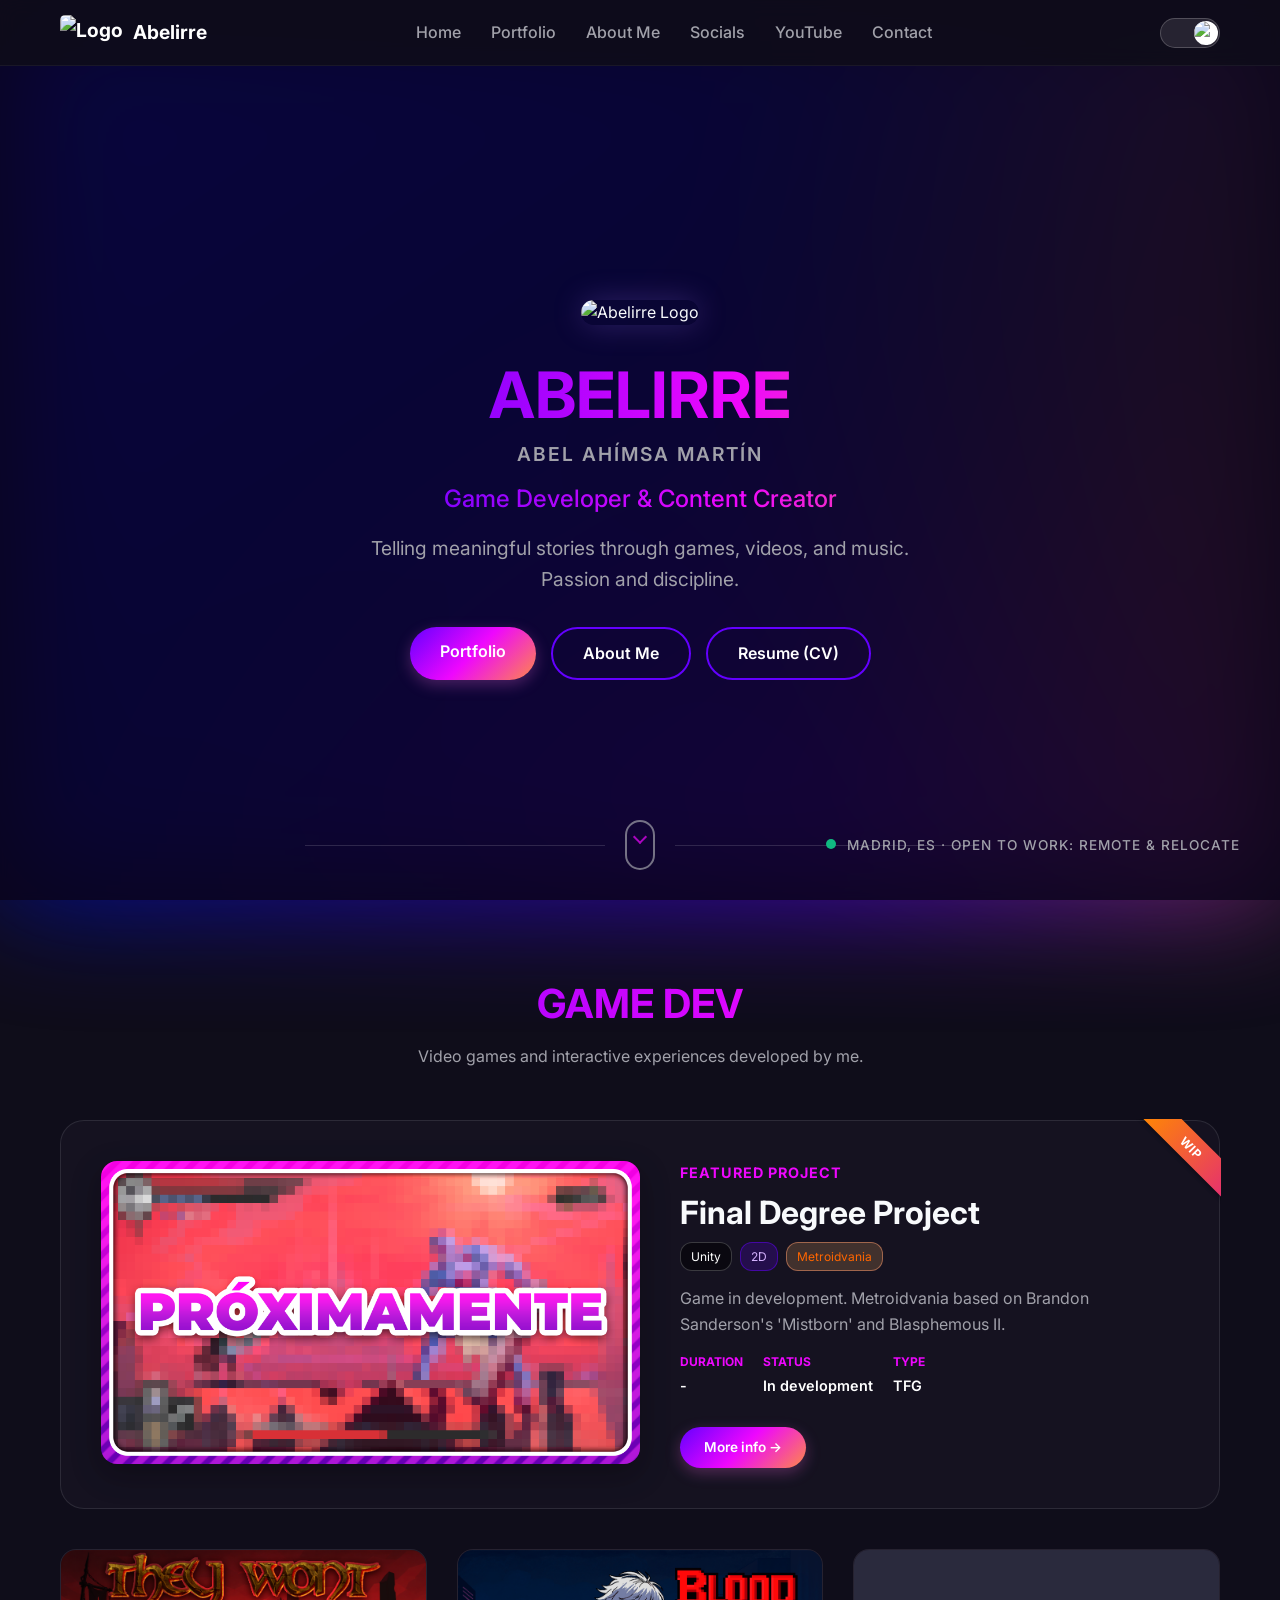
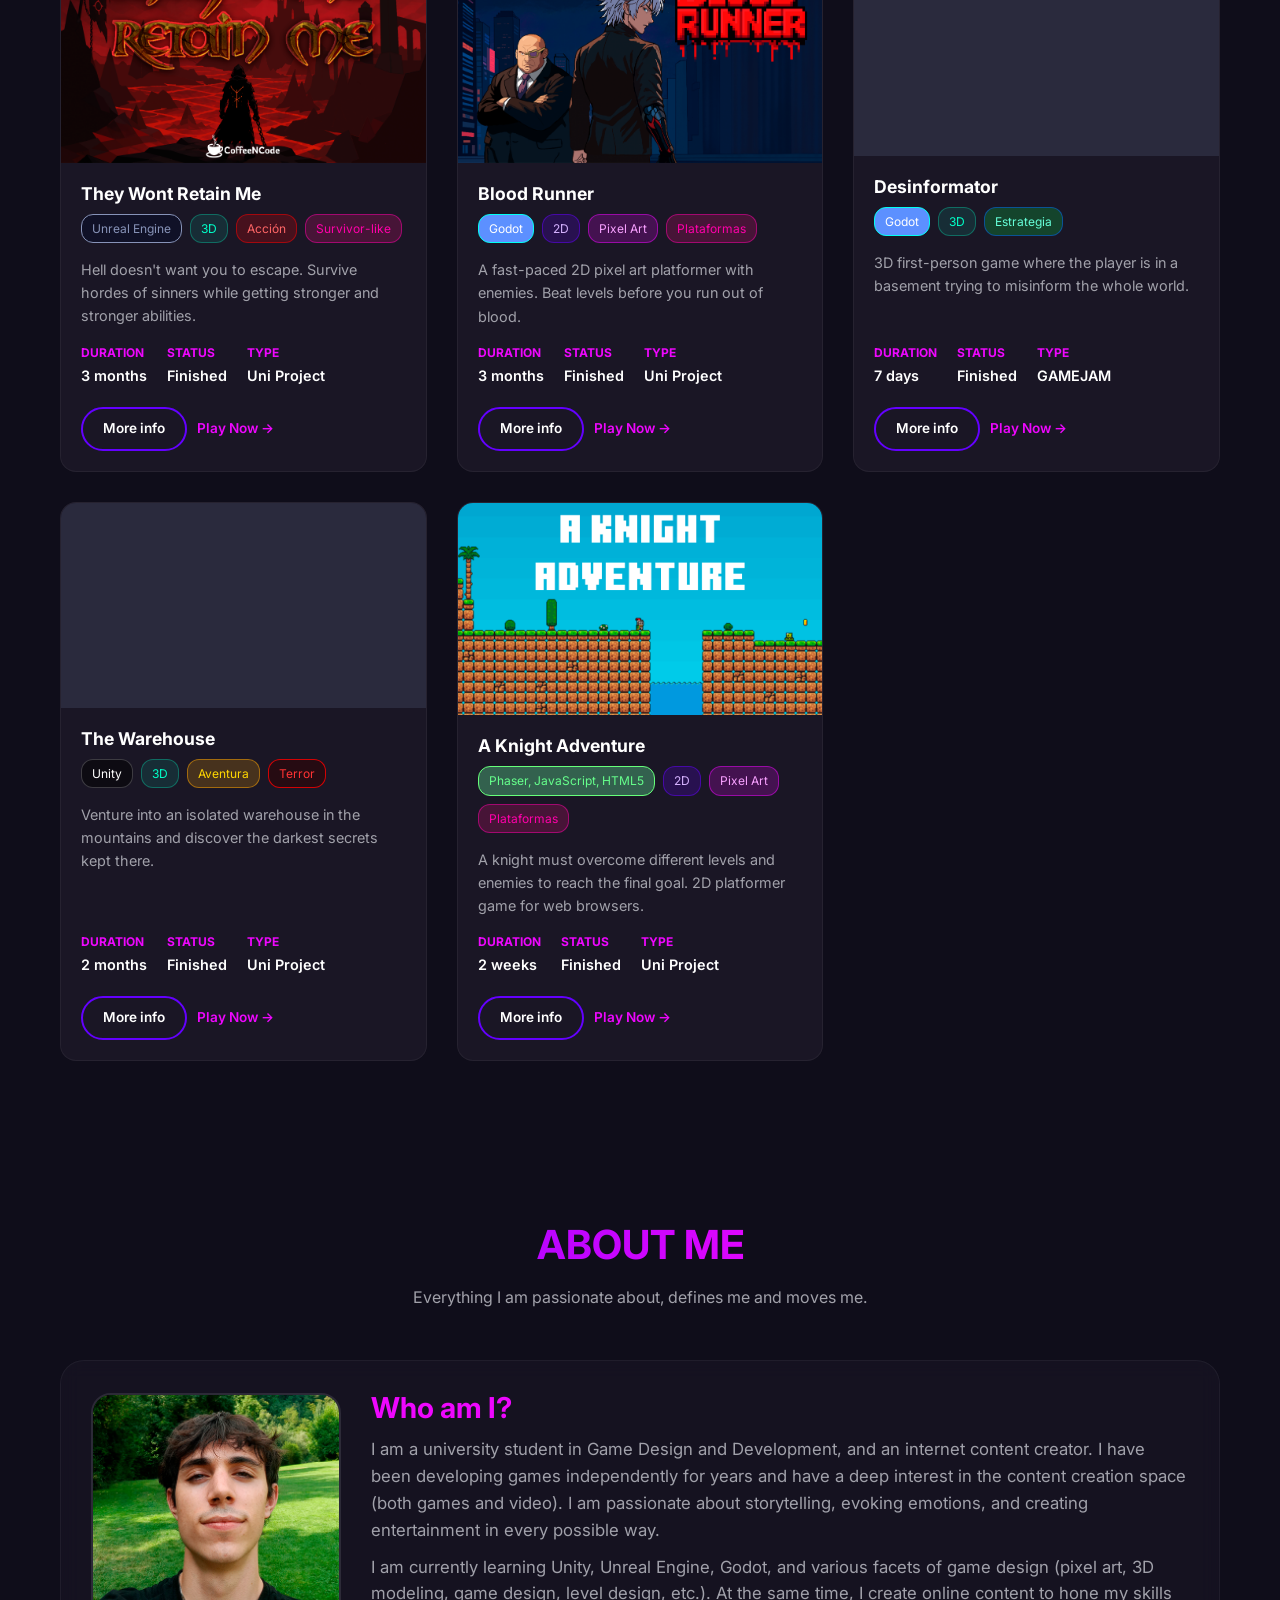
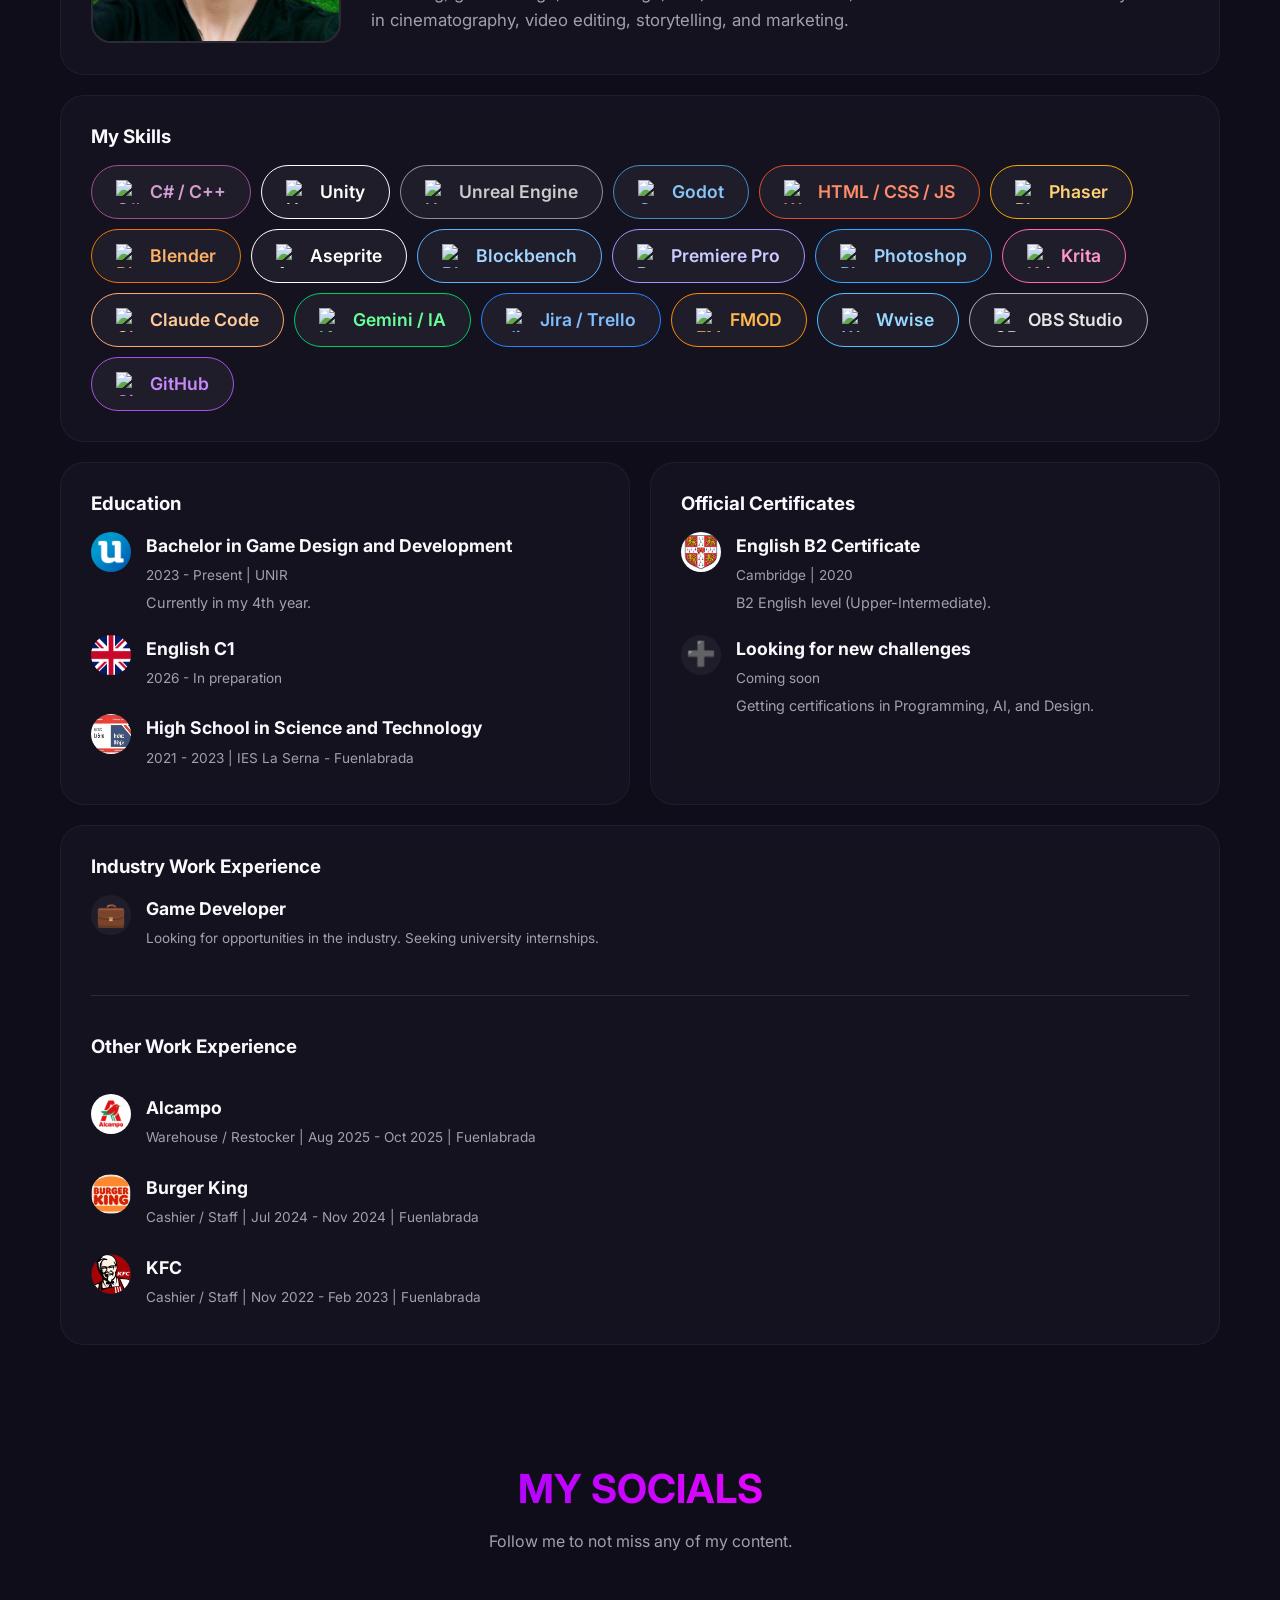
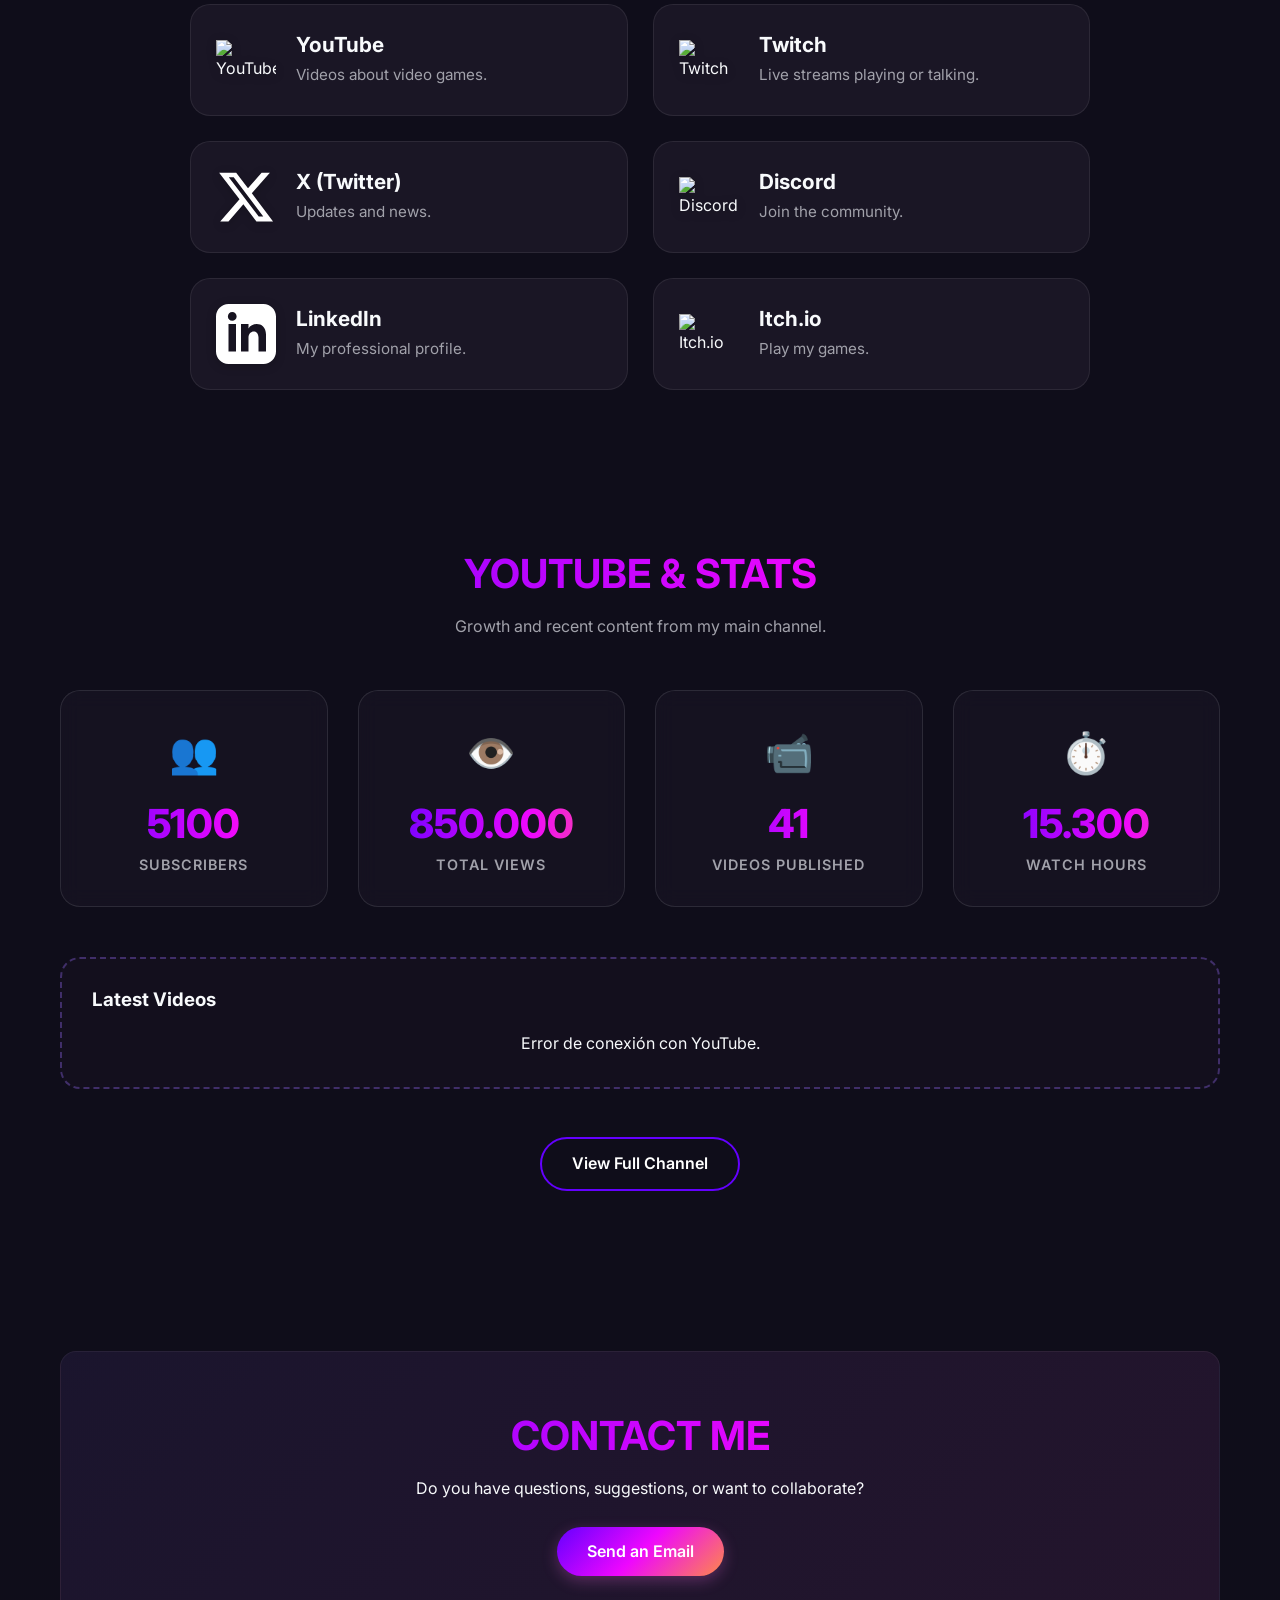
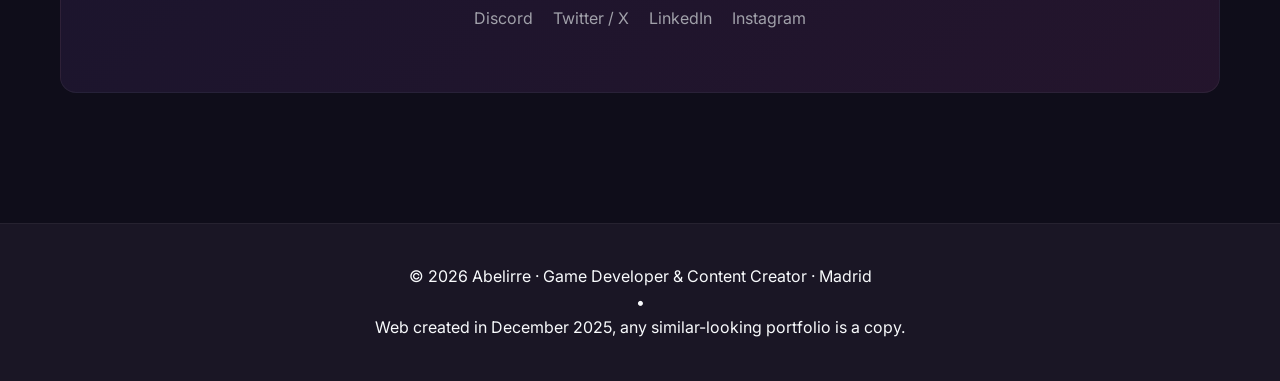
==== commit d932d50b: "Proyectos, CV Versión casi final, falta revisión" ====
--- a/index.html
+++ b/index.html
@@ -54,7 +54,7 @@
             <div class="btn-group">
                 <a href="#projects" class="btn btn-primary" data-i18n="btn_portfolio">Porfolio</a>
                 <a href="#about" class="btn btn-secondary" data-i18n="btn_about">Conóceme</a>
-                <a href="assets/cv.pdf" download class="btn btn-secondary" data-i18n="btn_cv">Descargar CV</a>
+                <a href="resume.html" target="_blank" class="btn btn-secondary" data-i18n="btn_cv">Currículum</a>
             </div>
         </div>
 
--- a/assets/styles.css
+++ b/assets/styles.css
@@ -946,8 +946,8 @@
 }
 
 .profile-img {
-    width: 150px;
-    height: 150px;
+    width: 250px;
+    height: 250px;
     border-radius: 20px;
     object-fit: cover;
     border: 2px solid rgba(255, 255, 255, 0.1);
@@ -1394,6 +1394,12 @@
     background: rgba(243, 177, 103, 0.2);
     color: #ff6600;
     border: 1px solid rgba(255, 156, 109, 0.5);
+}
+
+.tag.t-phaser {
+    background: rgba(102, 255, 166, 0.322);
+    color: #66ff8c;
+    border: 1px solid rgb(102, 255, 122);
 }
 
 /* WIP Ribbon */
@@ -1471,4 +1477,280 @@
     100% {
         box-shadow: 0 0 0 0 rgba(16, 185, 129, 0);
     }
+}
+
+/* --- PROJECT TEMPLATE EXTRA STYLES --- */
+.video-container {
+    position: relative;
+    padding-bottom: 56.25%;
+    /* 16:9 ratio */
+    height: 0;
+    overflow: hidden;
+    max-width: 100%;
+    border-radius: 12px;
+    border: 1px solid rgba(255, 255, 255, 0.1);
+}
+
+.video-container iframe,
+.video-container object,
+.video-container embed {
+    position: absolute;
+    top: 0;
+    left: 0;
+    width: 100%;
+    height: 100%;
+}
+
+.screenshots-gallery {
+    display: grid;
+    grid-template-columns: repeat(auto-fit, minmax(250px, 1fr));
+    gap: 15px;
+}
+
+.screenshots-gallery img {
+    width: 100%;
+    height: auto;
+    border-radius: 12px;
+    border: 1px solid rgba(255, 255, 255, 0.1);
+    transition: 0.3s;
+    object-fit: cover;
+}
+
+.screenshots-gallery img:hover {
+    transform: scale(1.02);
+    border-color: var(--color-purple);
+}
+
+.challenge-item {
+    background: rgba(255, 255, 255, 0.03);
+    border-left: 4px solid var(--color-pink);
+    padding: 15px 20px;
+    border-radius: 8px;
+}
+
+.challenge-tag {
+    display: inline-block;
+    background: var(--color-pink);
+    color: #000;
+    font-weight: 700;
+    padding: 4px 10px;
+    border-radius: 6px;
+    font-size: 0.85rem;
+    margin-bottom: 8px;
+}
+
+/* Images Grid */
+.images-grid {
+    display: grid;
+    grid-template-columns: repeat(auto-fit, minmax(200px, 1fr));
+    gap: 15px;
+}
+
+.images-grid img {
+    width: 100%;
+    height: 100%;
+    object-fit: cover;
+    border-radius: 8px;
+    box-shadow: 0 4px 6px rgba(0, 0, 0, 0.2);
+    cursor: pointer;
+    transition: transform 0.2s;
+}
+
+.images-grid img:hover {
+    transform: scale(1.03);
+}
+
+/* --- LIGHTBOX --- */
+.lightbox {
+    display: none;
+    position: fixed;
+    z-index: 9999;
+    left: 0;
+    top: 0;
+    width: 100%;
+    height: 100%;
+    background-color: rgba(10, 10, 15, 0.9);
+    backdrop-filter: blur(5px);
+    align-items: center;
+    justify-content: center;
+    flex-direction: column;
+}
+
+.lightbox.active {
+    display: flex;
+}
+
+.lightbox-content {
+    width: 90%;
+    height: 80%;
+    display: flex;
+    align-items: center;
+    justify-content: center;
+    overflow: hidden;
+}
+
+.lightbox-content img {
+    max-width: 100%;
+    max-height: 100%;
+    object-fit: contain;
+    transition: transform 0.3s cubic-bezier(0.2, 0.8, 0.2, 1);
+    transform-origin: center center;
+}
+
+.lightbox-controls {
+    margin-top: 20px;
+    display: flex;
+    align-items: center;
+    gap: 15px;
+    background: rgba(20, 20, 30, 0.8);
+    border: 1px solid var(--color-pink);
+    padding: 10px 20px;
+    border-radius: 40px;
+    box-shadow: 0 4px 15px rgba(0, 0, 0, 0.5);
+    backdrop-filter: blur(10px);
+}
+
+.lb-btn {
+    background: none;
+    border: none;
+    color: #fff;
+    font-size: 1.5rem;
+    cursor: pointer;
+    width: 40px;
+    height: 40px;
+    border-radius: 50%;
+    display: flex;
+    align-items: center;
+    justify-content: center;
+    transition: all 0.2s;
+}
+
+.lb-btn:hover {
+    background: rgba(255, 255, 255, 0.1);
+    color: var(--color-pink);
+}
+
+.lb-close-btn {
+    font-size: 1.2rem;
+    background: rgba(230, 50, 80, 0.2);
+    border: 1px solid rgba(230, 50, 80, 0.4);
+    margin: 0 10px;
+}
+
+.lb-close-btn:hover {
+    background: rgba(230, 50, 80, 0.4);
+    color: #fff;
+}
+
+
+/* --- PROJECT TEMPLATE EXTRA STYLES --- */
+.lightbox-caption {
+    color: var(--text-secondary);
+    text-align: center;
+    margin-top: 15px;
+    font-size: 1rem;
+    max-width: 80%;
+    min-height: 24px;
+}
+
+.image-caption-container {
+    display: flex;
+    flex-direction: column;
+    align-items: center;
+    margin-bottom: 15px;
+}
+
+.image-caption {
+    color: var(--text-secondary);
+    font-size: 0.85rem;
+    text-align: center;
+    margin-top: 8px;
+    font-style: italic;
+}
+
+/* --- PROJECT BOTTOM NAV --- */
+.project-bottom-nav {
+    margin-top: 60px;
+    padding-top: 30px;
+    border-top: 1px solid rgba(255, 255, 255, 0.1);
+    display: flex;
+    justify-content: space-between;
+    align-items: center;
+    gap: 20px;
+}
+
+.project-nav-btn {
+    display: flex;
+    flex-direction: column;
+    text-decoration: none;
+    color: var(--text-primary);
+    background: rgba(255, 255, 255, 0.05);
+    padding: 15px 25px;
+    border-radius: 12px;
+    transition: 0.3s;
+    flex: 1;
+    max-width: 300px;
+}
+
+.project-nav-btn:hover {
+    background: rgba(255, 255, 255, 0.1);
+    transform: translateY(-3px);
+}
+
+.project-nav-btn.prev-btn {
+    align-items: flex-start;
+}
+
+.project-nav-btn.next-btn {
+    align-items: flex-end;
+    text-align: right;
+}
+
+.project-nav-btn .nav-label {
+    font-size: 0.85rem;
+    color: var(--color-pink);
+    margin-bottom: 5px;
+    font-weight: 600;
+}
+
+.project-nav-btn .nav-title {
+    font-size: 1.1rem;
+    font-weight: 700;
+    white-space: nowrap;
+    overflow: hidden;
+    text-overflow: ellipsis;
+    width: 100%;
+}
+
+.to-top-btn {
+    background: var(--color-pink);
+    color: #fff;
+    border: none;
+    border-radius: 50%;
+    width: 50px;
+    height: 50px;
+    font-size: 1.5rem;
+    cursor: pointer;
+    display: flex;
+    align-items: center;
+    justify-content: center;
+    transition: 0.3s;
+    box-shadow: 0 4px 15px rgba(230, 50, 80, 0.4);
+}
+
+.to-top-btn:hover {
+    transform: translateY(-5px);
+    box-shadow: 0 6px 20px rgba(230, 50, 80, 0.6);
+}
+
+@media (max-width: 768px) {
+    .project-bottom-nav {
+        flex-direction: column;
+        gap: 30px;
+    }
+
+    .project-nav-btn {
+        width: 100%;
+        max-width: 100%;
+    }
 }
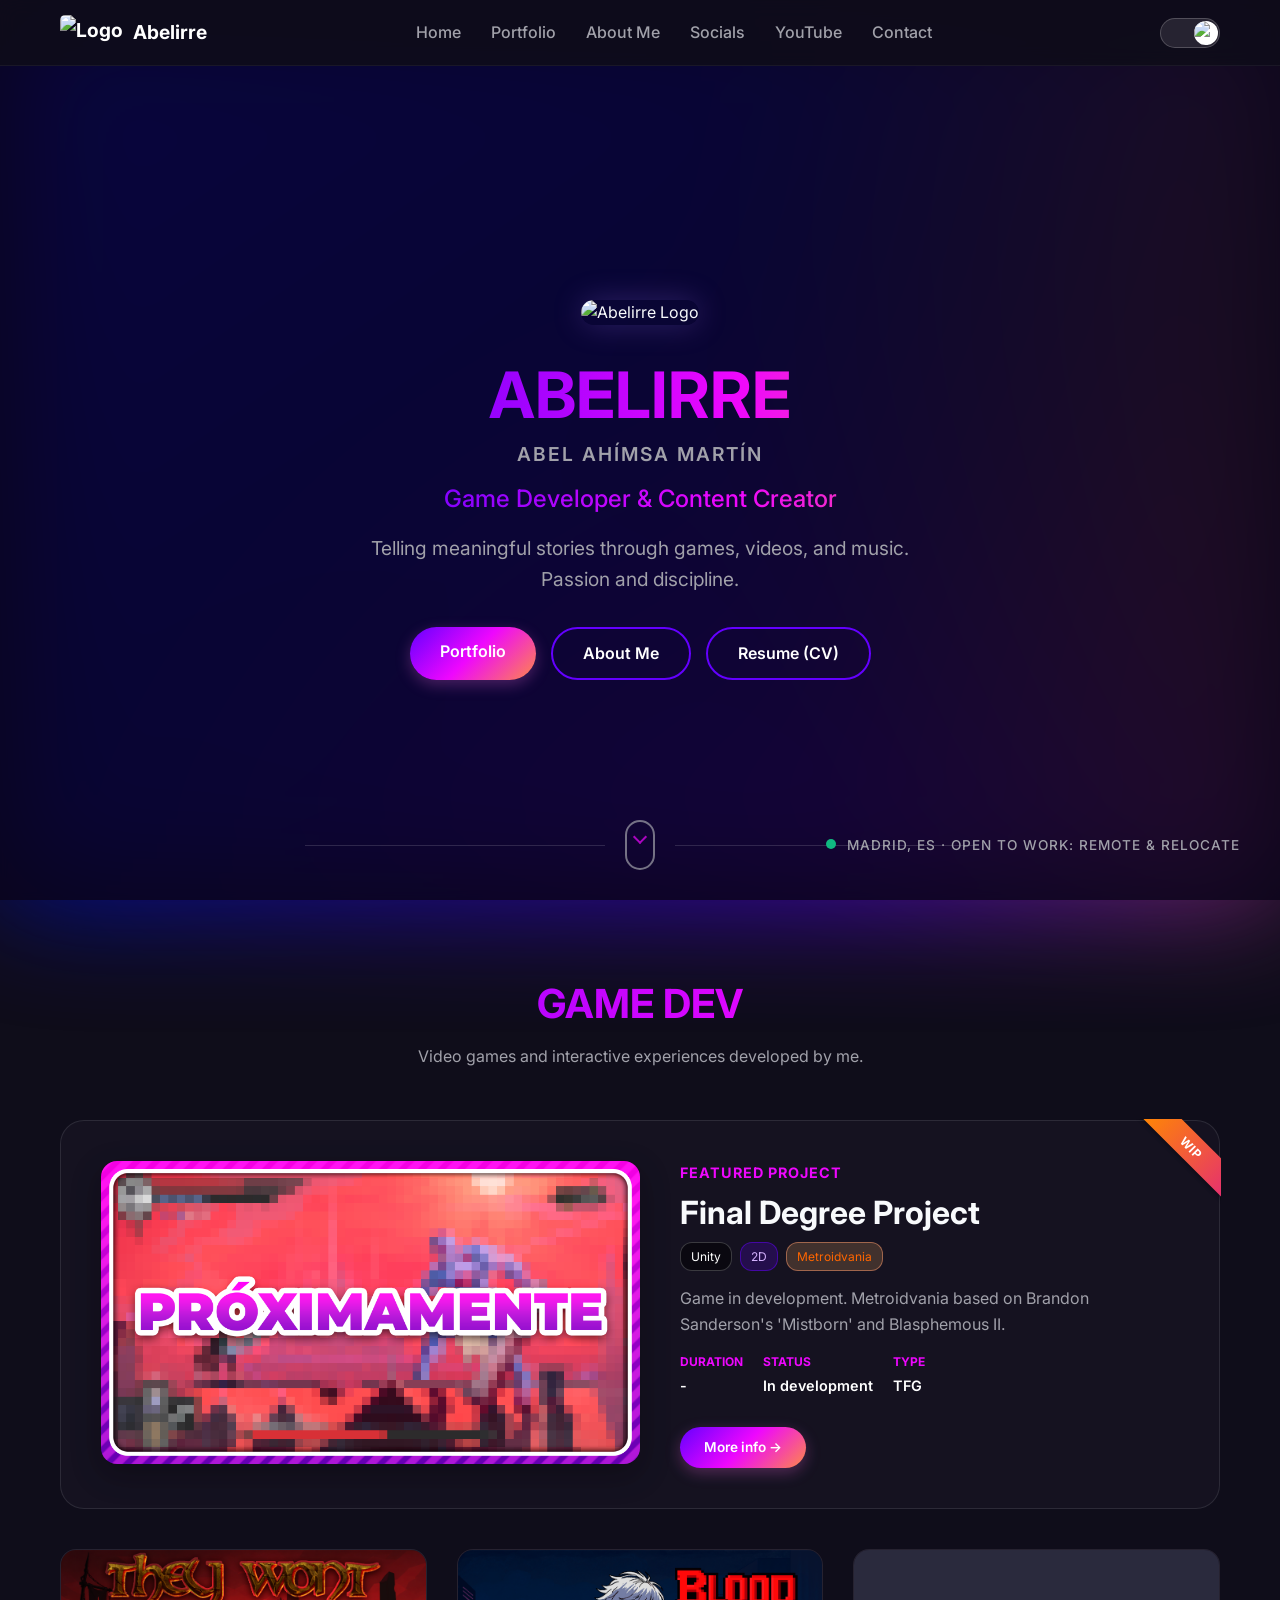
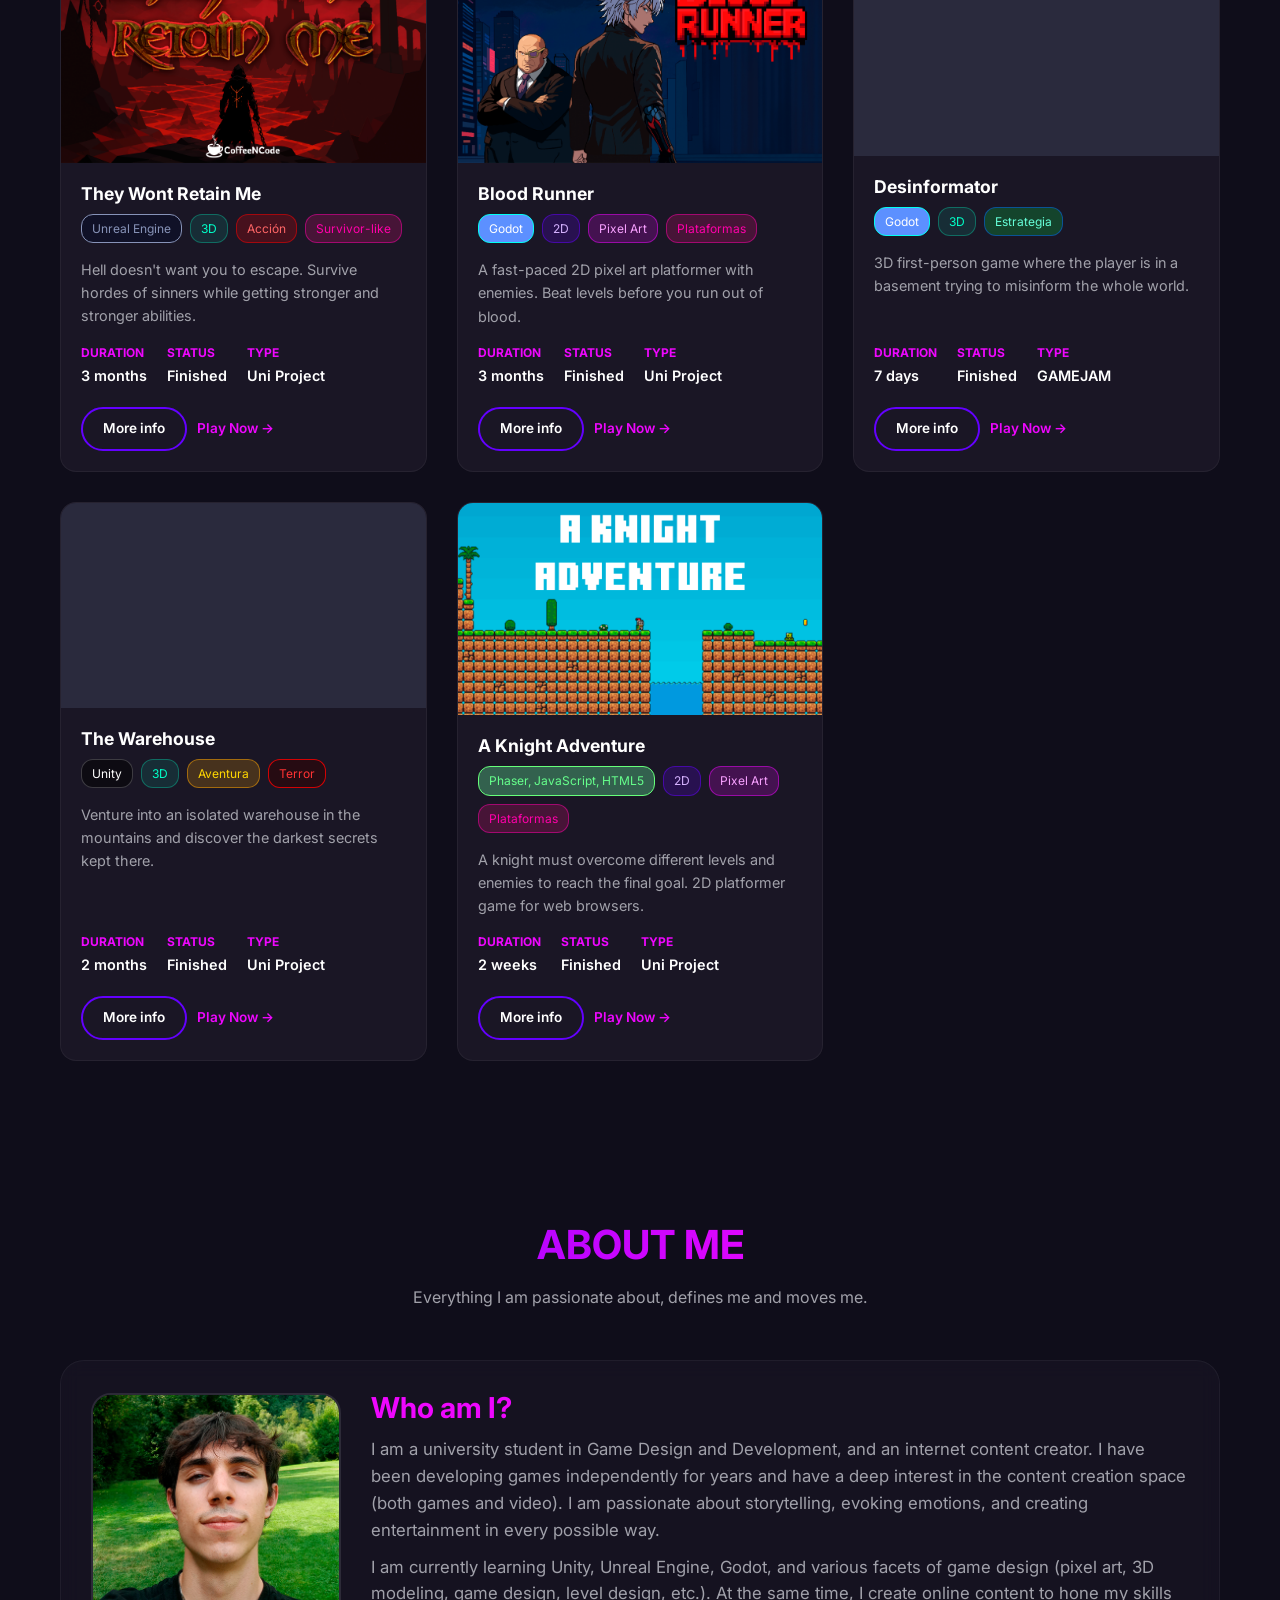
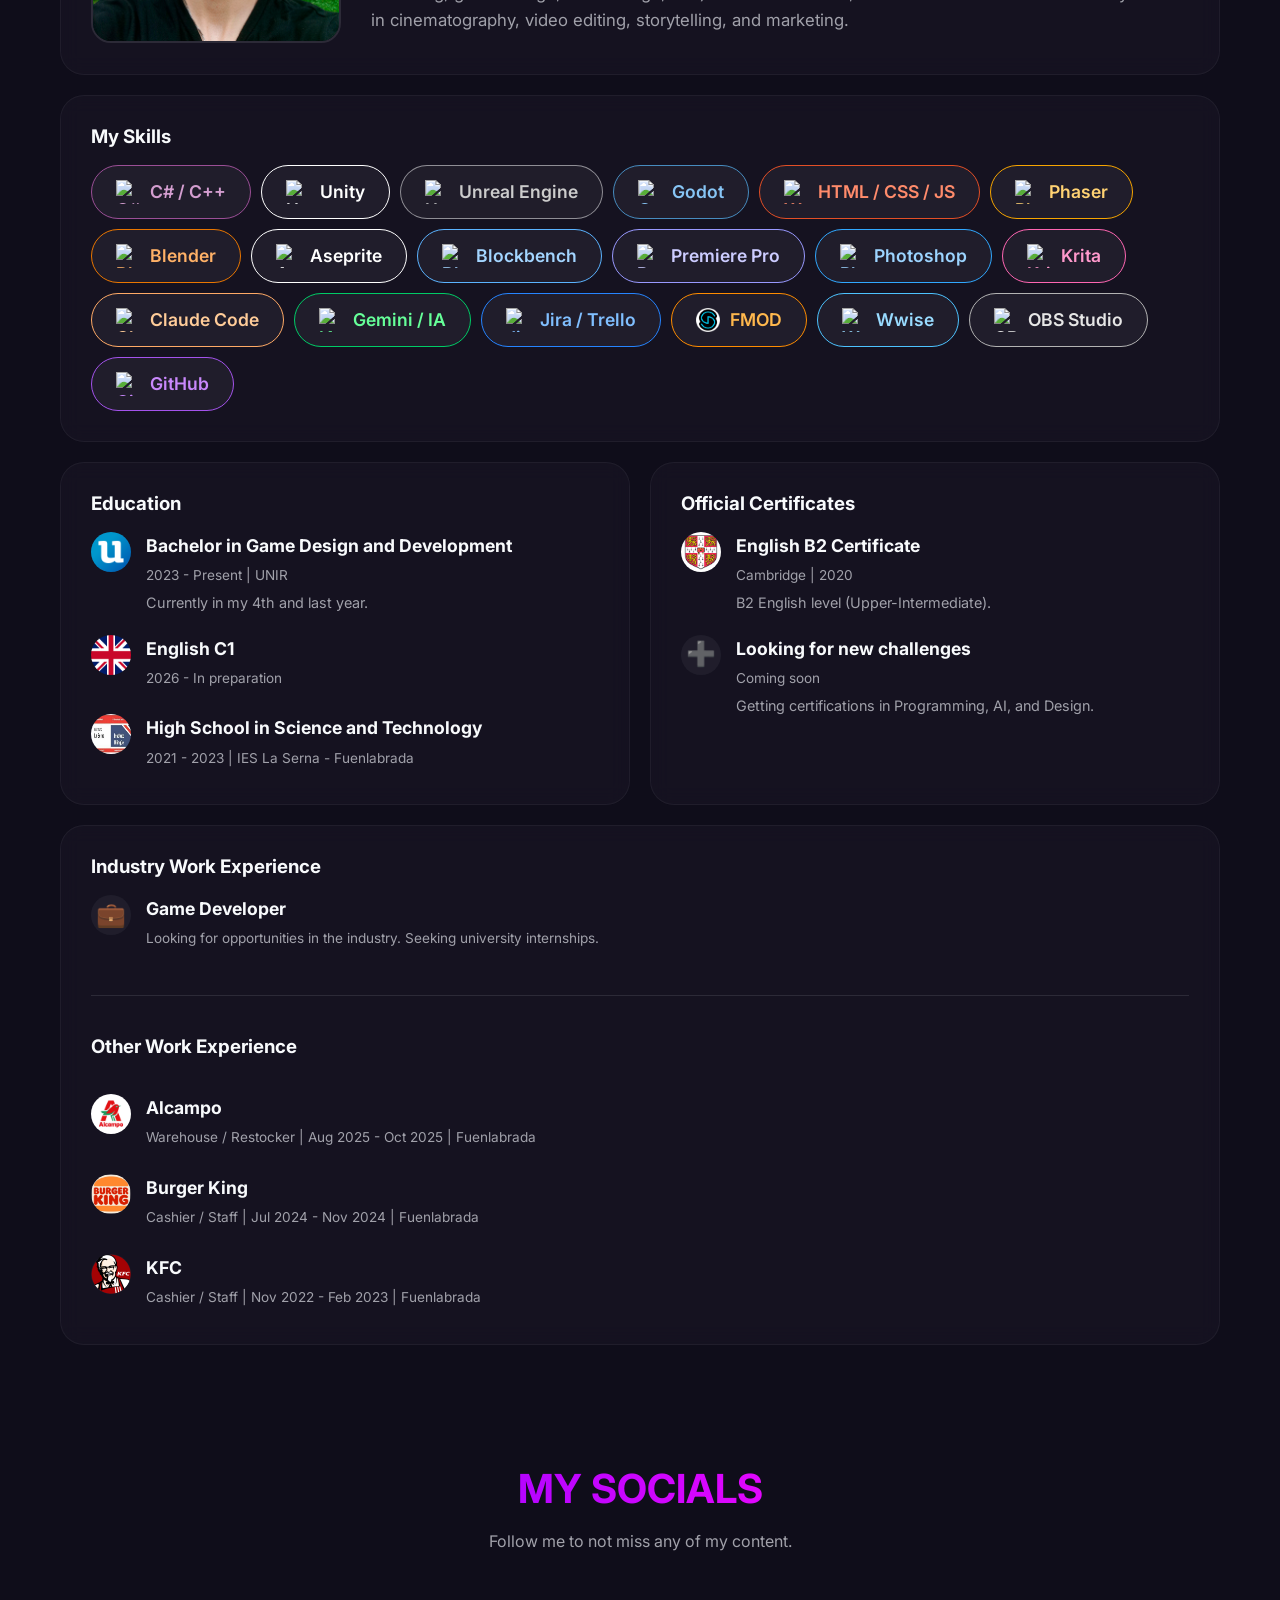
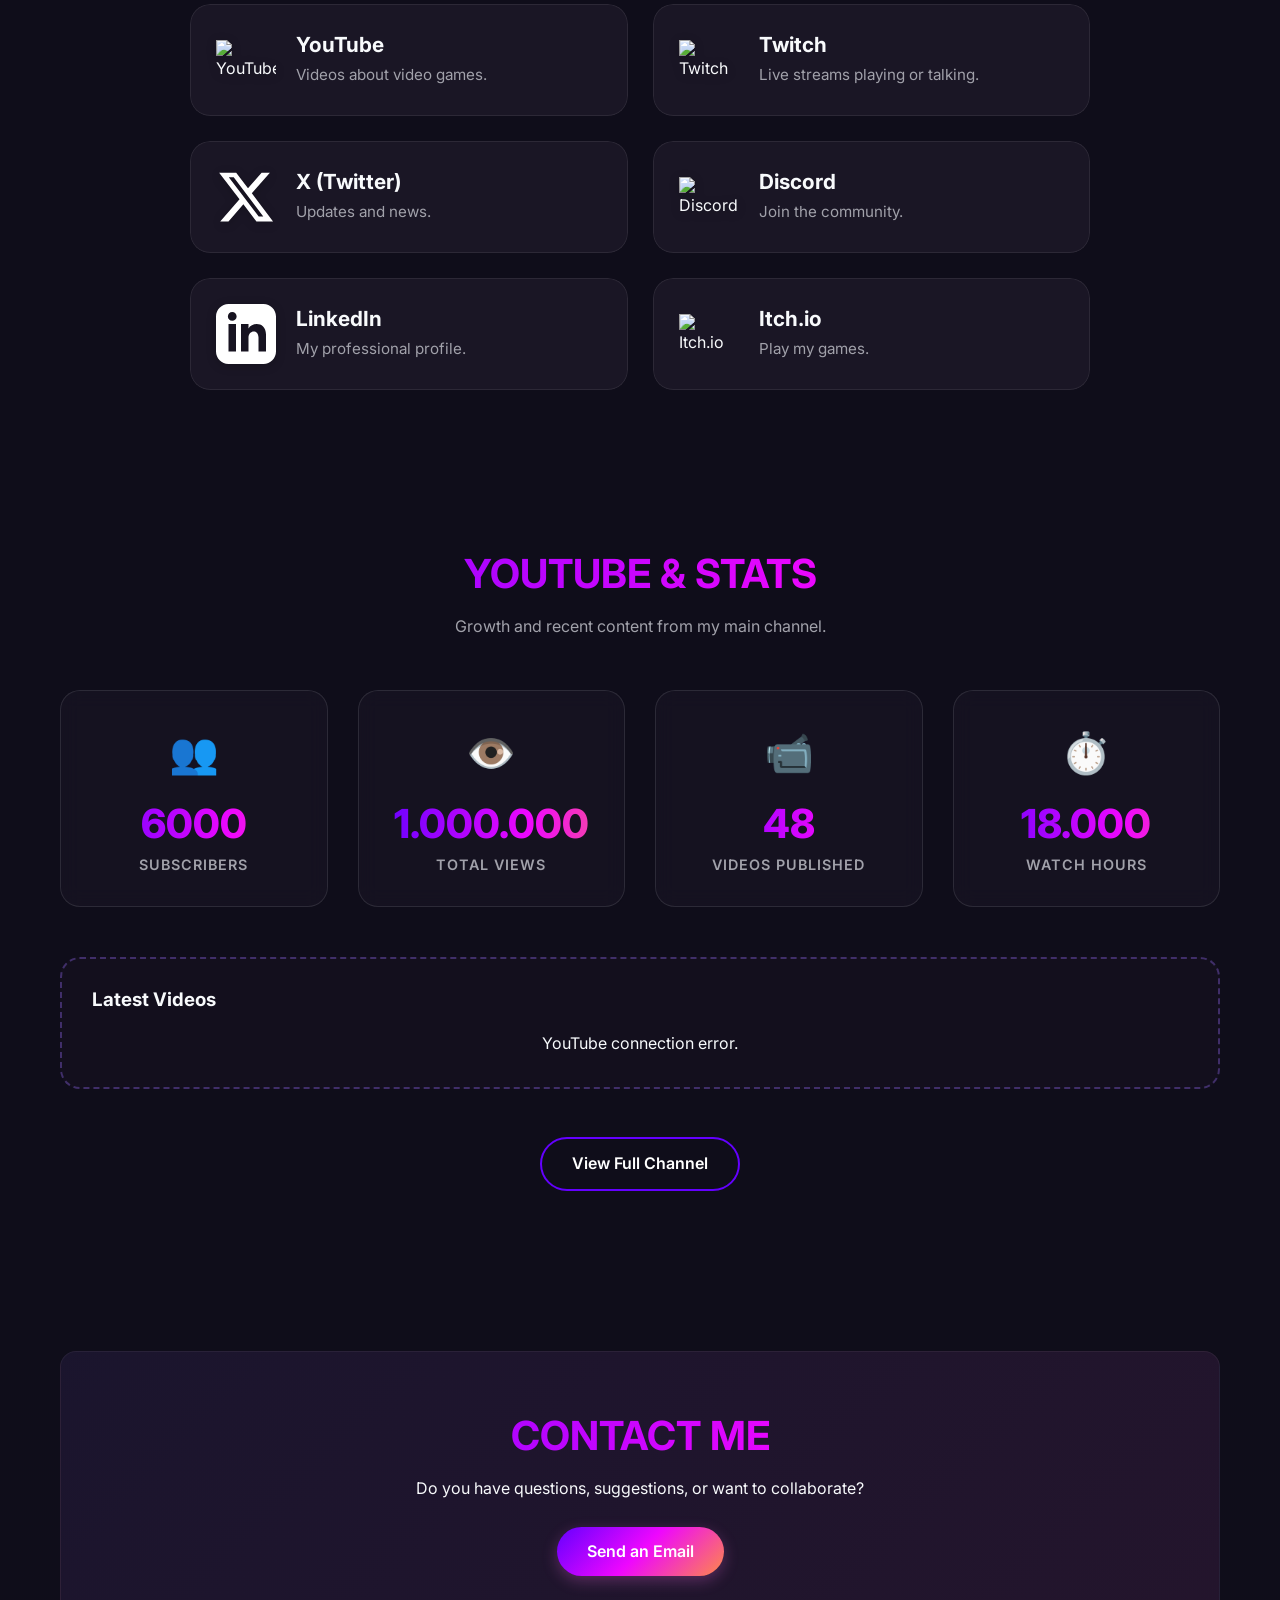
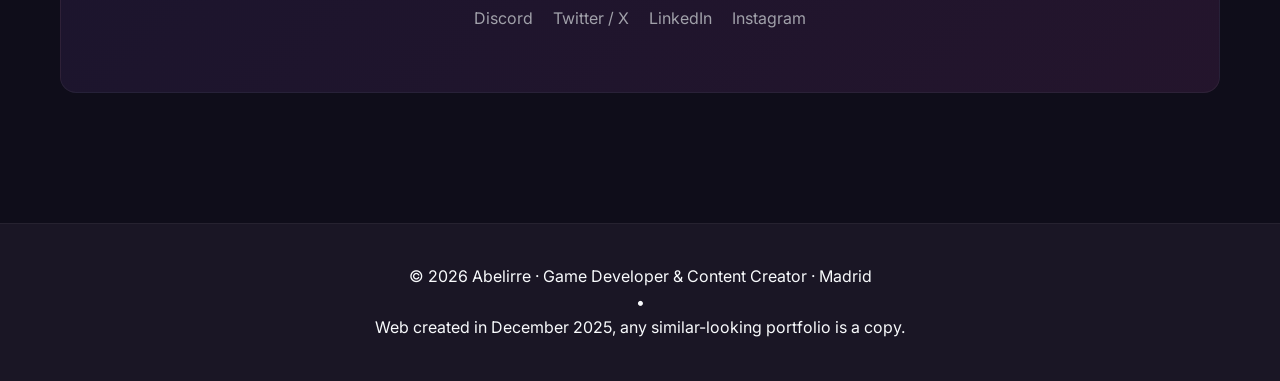
==== commit 265b8307: "Arreglos Youtube API" ====
--- a/index.html
+++ b/index.html
@@ -161,9 +161,8 @@
                                 alt="IA" class="skill-icon"> Gemini / IA</span>
                         <span class="skill-tag jira"><img src="https://cdn.svglogos.dev/logos/jira.svg" alt="Jira"
                                 class="skill-icon"> Jira / Trello</span>
-                        <span class="skill-tag fmod"><img
-                                src="https://kingofblogs.myblog.arts.ac.uk/files/2024/02/b3a7ad_8649031142b042daa3542ff2e1f4a663mv2.png"
-                                alt="FMOD" class="skill-icon"> FMOD</span>
+                        <span class="skill-tag fmod"><img src="assets/images/fmod.png" alt="FMOD" class="skill-icon">
+                            FMOD</span>
                         <span class="skill-tag wwise"><img
                                 src="https://i.pinimg.com/564x/b7/47/3f/b7473f7b45d8d64863c7c4daeeef7c05.jpg"
                                 alt="Wwise" class="skill-icon"> Wwise</span>
--- a/assets/styles.css
+++ b/assets/styles.css
@@ -91,8 +91,13 @@
 }
 
 /* --- NAVBAR --- */
+.navbar.nav-hidden {
+    transform: translateY(-100%);
+}
+
 .navbar {
     position: fixed;
+    transition: transform 0.3s ease-in-out;
     top: 0;
     width: 100%;
     z-index: 1000;
@@ -208,7 +213,8 @@
         position: absolute;
         top: 100%;
         left: 0;
-        width: 100%;
+        width: 100vw;
+        box-sizing: border-box;
         background: var(--bg-secondary);
         flex-direction: column;
         padding: 20px;
@@ -238,7 +244,7 @@
     width: 180px;
     border-radius: 20px;
     margin-bottom: 2rem;
-    animation: float 6s ease-in-out infinite;
+    animation: float 3s ease-in-out infinite;
     box-shadow: 0 0 30px rgba(133, 96, 219, 0.3);
 }
 
@@ -518,6 +524,8 @@
     transition: all 0.3s cubic-bezier(0.25, 0.8, 0.25, 1);
     position: relative;
     overflow: hidden;
+    transform: translateZ(0);
+    -webkit-mask-image: -webkit-radial-gradient(white, black);
 }
 
 /* Efecto Hover General */
@@ -1269,10 +1277,6 @@
 }
 
 @media (max-width: 768px) {
-    .hero-content {
-        padding-bottom: 100px;
-    }
-
     .featured-project {
         grid-template-columns: 1fr;
     }
@@ -1753,4 +1757,229 @@
         width: 100%;
         max-width: 100%;
     }
+}
+
+
+/* ==========================================================
+   RESPONSIVE MOBILE OVERHAUL
+   Consolidated responsive rules for all screen sizes.
+   ========================================================== */
+
+/* --- TABLETS & SMALL SCREENS (max-width: 768px) --- */
+@media (max-width: 768px) {
+
+    
+
+    /* --- NAVBAR FIX --- */
+    .nav-container {
+        padding: 0 15px;
+        gap: 10px;
+    }
+
+    .nav-logo span {
+        font-size: 1rem;
+    }
+
+    .lang-switch {
+        margin-left: auto;
+        margin-right: 10px;
+        flex-shrink: 0;
+    }
+
+    .nav-toggle {
+        flex-shrink: 0;
+    }
+
+    .nav-menu {
+        gap: 15px;
+        padding: 15px;
+    max-height: calc(100vh - 70px);
+        overflow-y: auto;
+    }
+
+    .nav-menu .nav-link {
+        font-size: 1rem;
+        padding: 8px 0;
+    }
+
+    /* --- HERO SECTION --- */
+        .hero {
+        min-height: 100svh;
+        flex-direction: column;
+        justify-content: center;
+    }
+
+    .hero-content {
+        padding: 0 15px;
+        padding-bottom: 20px;
+    }
+
+    .hero-logo {
+        width: 130px;
+    }
+
+    .hero-titles h1 {
+        font-size: clamp(1.8rem, 8vw, 2.5rem);
+    }
+
+    .hero-overline {
+        font-size: 0.95rem;
+        letter-spacing: 1px;
+    }
+
+    .hero-role {
+        font-size: 1.1rem;
+    }
+
+    .hero-subtitle {
+        font-size: 1rem;
+        padding: 0 10px;
+        margin-bottom: 1.5rem;
+    }
+
+    /* --- HERO BUTTONS: wrap to fit 3 --- */
+    .btn-group {
+        flex-wrap: wrap;
+        gap: 10px;
+        padding: 0 10px;
+    }
+
+    .btn {
+        padding: 10px 20px;
+        font-size: 0.9rem;
+    }
+
+    /* --- STATUS TEXT: below buttons, above scroll indicator --- */
+    .status-text {
+        position: relative;
+        bottom: auto;
+        margin-top: 20px;
+        font-size: 0.7rem;
+        letter-spacing: 0.5px;
+        padding: 0 20px;
+    }
+
+    .scroll-indicator-wrapper {
+        position: relative;
+        bottom: auto;
+        margin-top: 30px;
+    }
+
+    /* --- SKILL TAGS: smaller to fit 2-3 per row --- */
+    .skill-tag {
+        padding: 8px 14px;
+        font-size: 0.8rem;
+        gap: 6px;
+    }
+
+    .skill-icon {
+        width: 18px;
+        height: 18px;
+    }
+
+    .skills-tags {
+        gap: 8px;
+    }
+
+    /* --- YOUTUBE STATS: 2x2 grid --- */
+    .stats-grid {
+        grid-template-columns: repeat(2, 1fr) !important;
+        gap: 15px;
+    }
+
+    .stat-card {
+        padding: 15px 10px;
+        border-radius: 14px;
+    }
+
+    .stat-icon {
+        font-size: 1.5rem;
+        margin-bottom: 8px;
+    }
+
+    .stat-number {
+        font-size: 1.5rem;
+    }
+
+    .stat-card p {
+        font-size: 0.7rem;
+        letter-spacing: 0.5px;
+    }
+
+    /* --- BENTO GRID --- */
+    .bento-grid {
+        gap: 15px;
+    }
+
+    .bento-card {
+        padding: 20px;
+    }
+
+    /* --- SOCIAL CARDS --- */
+    .social-hero-grid {
+        grid-template-columns: 1fr;
+        gap: 15px;
+    }
+
+    /* --- FEATURED PROJECTS --- */
+    .featured-content {
+        padding: 20px;
+    }
+
+    /* --- SECTIONS --- */
+    .section {
+        padding: 50px 0;
+    }
+}
+
+/* --- VERY SMALL PHONES (max-width: 400px) --- */
+@media (max-width: 400px) {
+
+    .hero-logo {
+        width: 110px;
+    }
+
+    .hero-titles h1 {
+        font-size: 1.6rem;
+    }
+
+    .hero-role {
+        font-size: 1rem;
+    }
+
+    .hero-subtitle {
+        font-size: 0.9rem;
+    }
+
+    .btn {
+        padding: 9px 16px;
+        font-size: 0.82rem;
+    }
+
+    .btn-group {
+        gap: 8px;
+    }
+
+    .skill-tag {
+        padding: 6px 10px;
+        font-size: 0.75rem;
+        gap: 5px;
+    }
+
+    .skill-icon {
+        width: 16px;
+        height: 16px;
+    }
+
+    .stat-number {
+        font-size: 1.3rem;
+    }
+
+    .stat-card p {
+        font-size: 0.65rem;
+    }
+
+    .nav-logo span {
+        font-size: 0.9rem;
+    }
 }
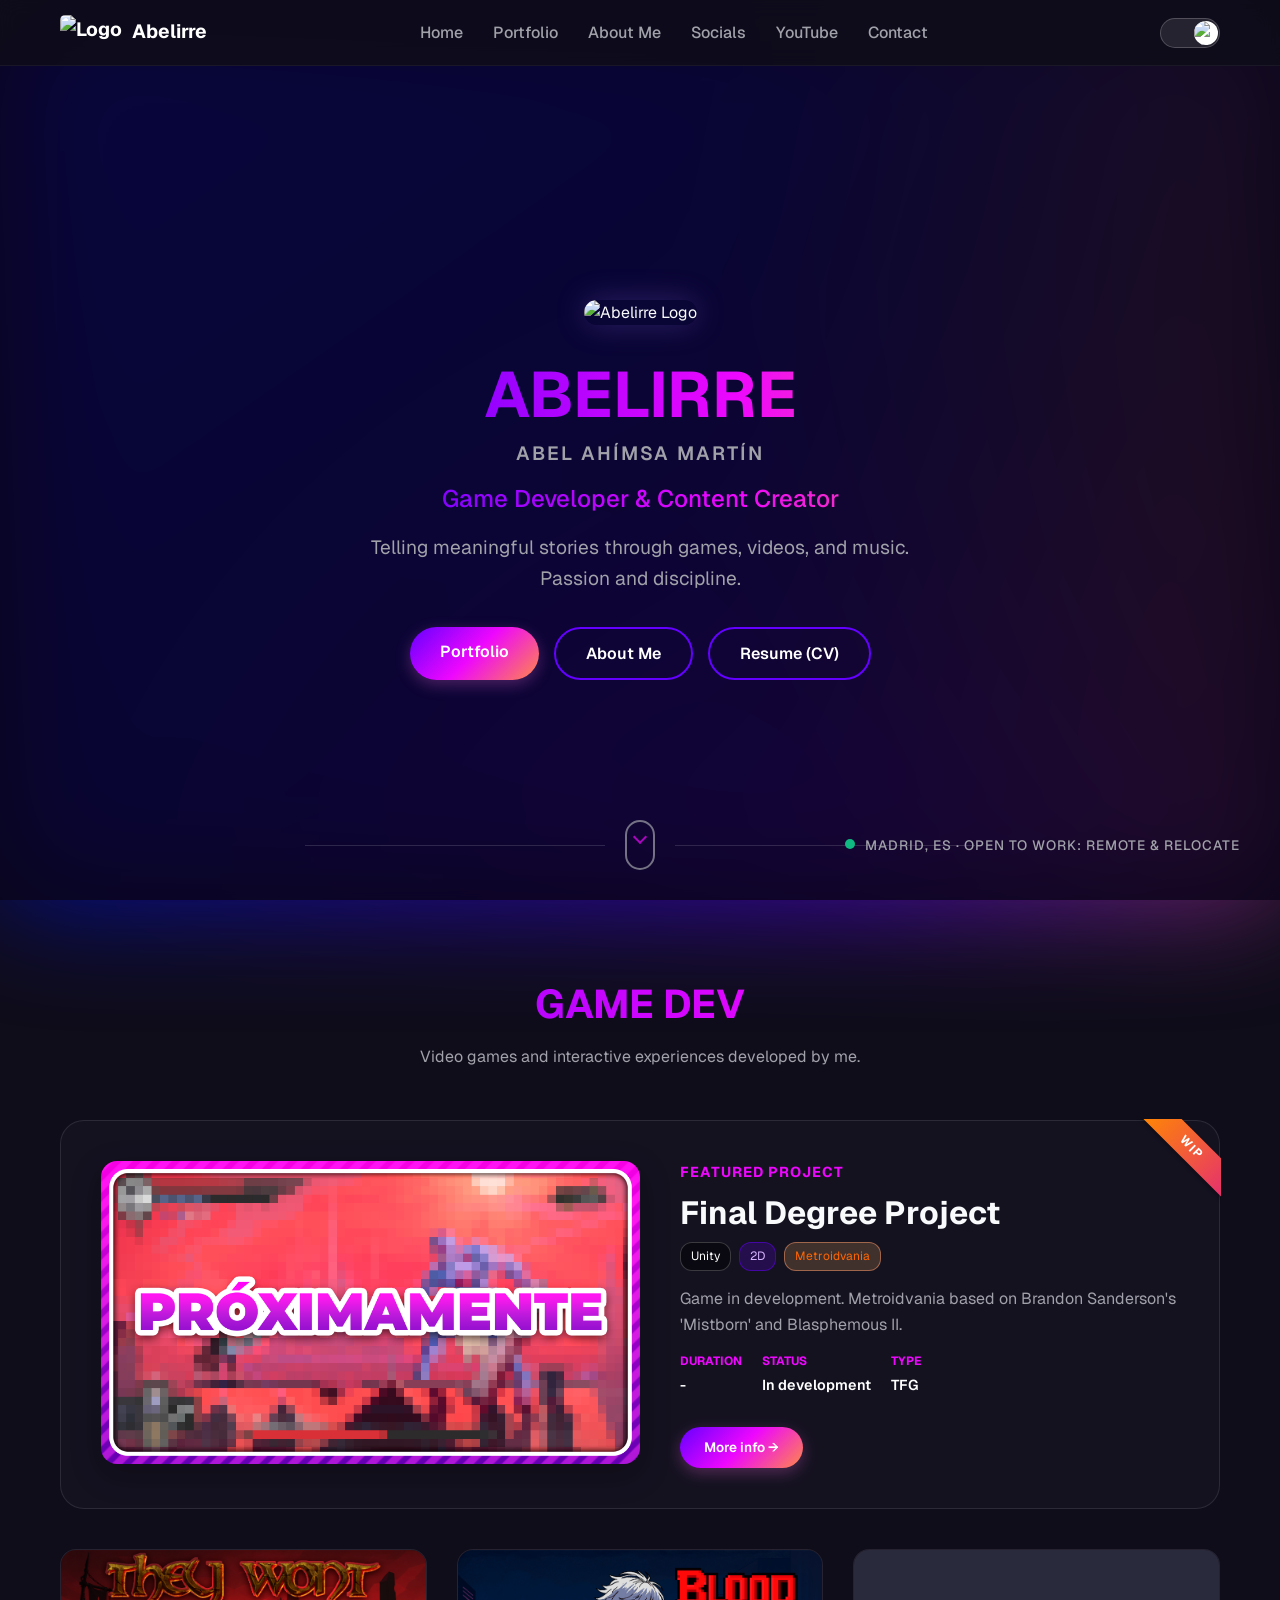
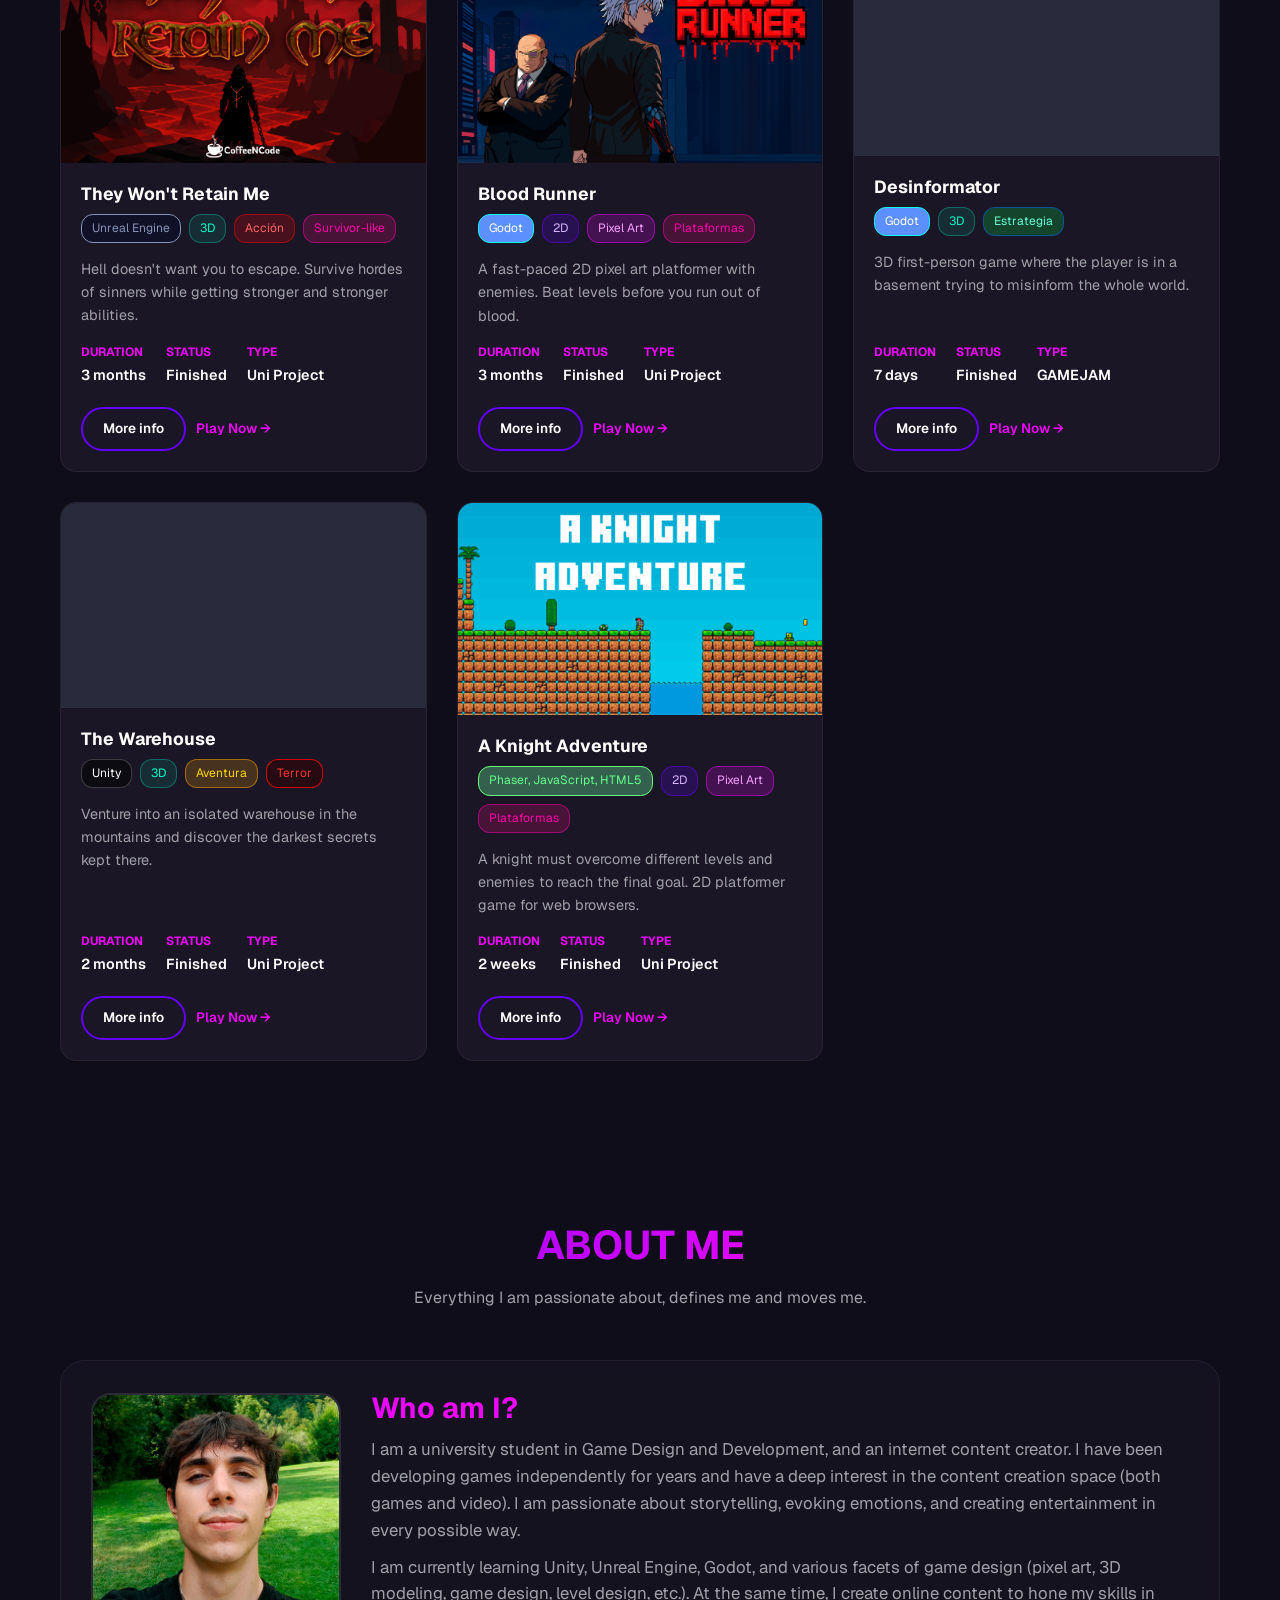
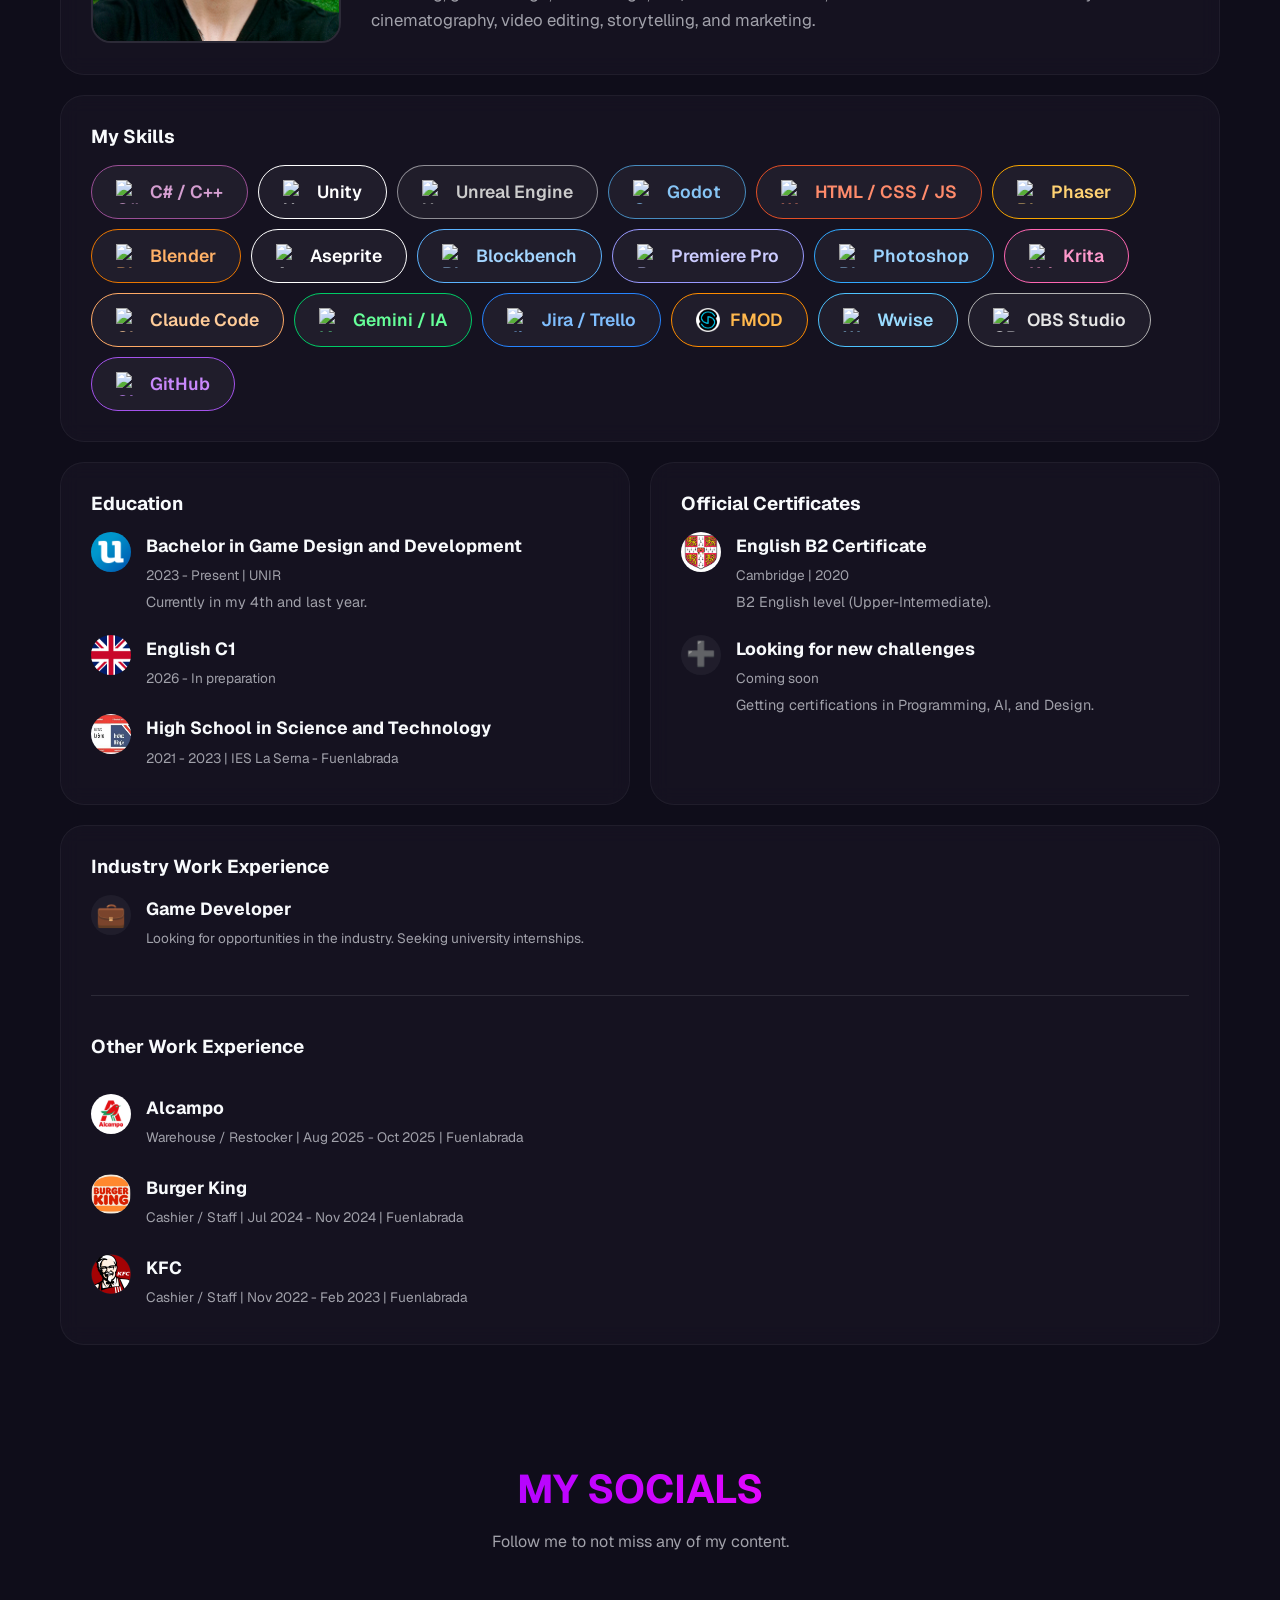
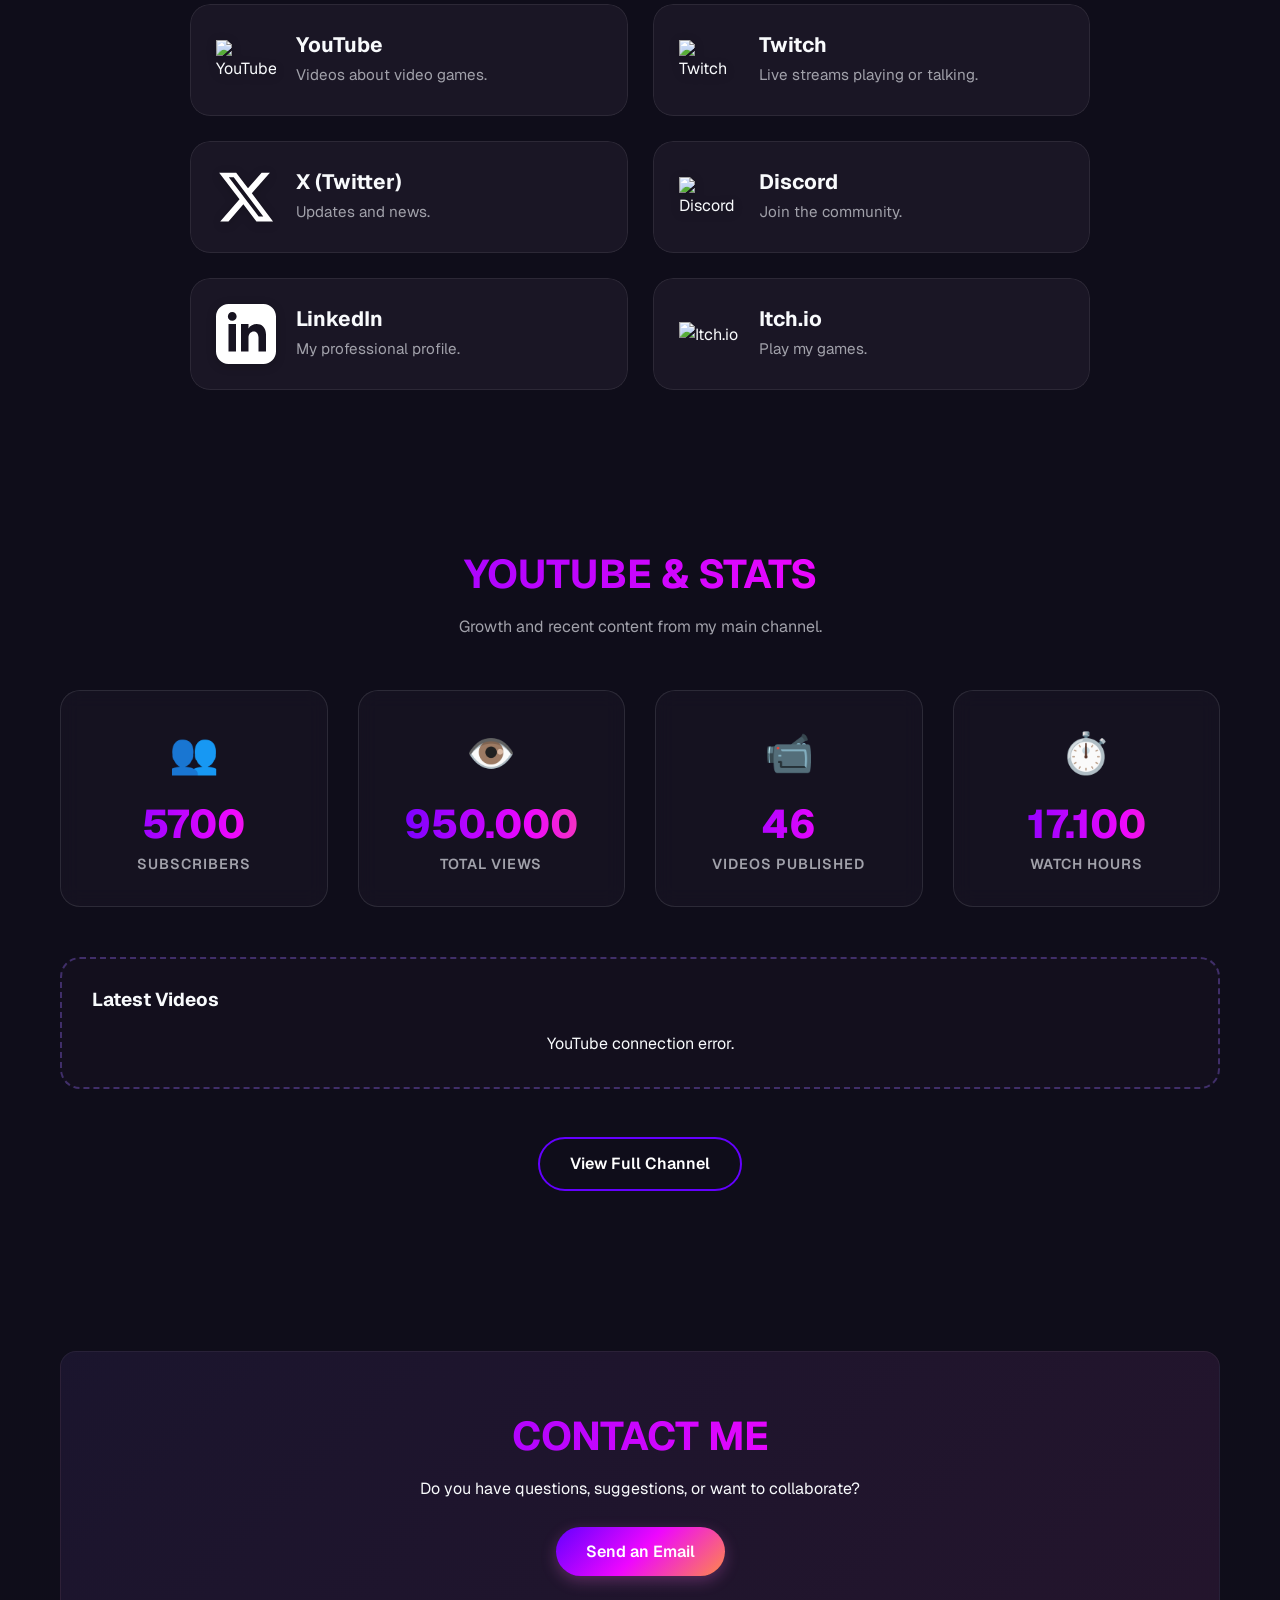
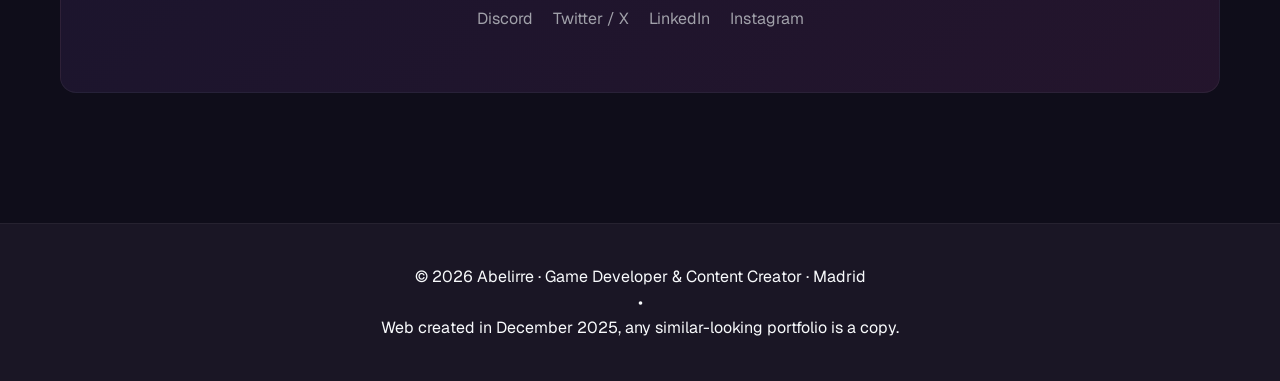
==== commit 98266282: "Font: Inter -> Geist Sans Cambio de fuente de texto y arreglos mínimos (correcciones gramaticales)" ====
--- a/index.html
+++ b/index.html
@@ -4,11 +4,11 @@
 <head>
     <meta charset="UTF-8">
     <meta name="viewport" content="width=device-width, initial-scale=1.0">
-    <meta name="description" content="Porfolio de Abelirre. Game Developer y Creador de Contenido.">
-    <title>Abelirre | Porfolio</title>
+    <meta name="description" content="Portafolio de Abelirre. Game Developer y Creador de Contenido.">
+    <title>Abelirre | Portafolio</title>
     <link rel="icon" href="assets/images/Perfil_4.png">
 
-    <link href="https://fonts.googleapis.com/css2?family=Inter:wght@400;500;600;700;800&display=swap" rel="stylesheet">
+    <link href="https://fonts.googleapis.com/css2?family=Geist:wght@100..900&display=swap" rel="stylesheet">
 
     <link rel="stylesheet" href="assets/styles.css">
 </head>
@@ -23,7 +23,7 @@
             </a>
             <ul class="nav-menu">
                 <li><a href="#inicio" class="nav-link" data-i18n="nav_home">Inicio</a></li>
-                <li><a href="#projects" class="nav-link" data-i18n="nav_projects">Porfolio</a></li>
+                <li><a href="#projects" class="nav-link" data-i18n="nav_projects">Portafolio</a></li>
                 <li><a href="#about" class="nav-link" data-i18n="nav_about">Sobre Mí</a></li>
                 <li><a href="#social-hero" class="nav-link" data-i18n="nav_social">Mis Redes</a></li>
                 <li><a href="#youtube" class="nav-link" data-i18n="nav_youtube">YouTube</a></li>
@@ -52,7 +52,7 @@
                 y música.<br>Pasión y
                 disciplina.</p>
             <div class="btn-group">
-                <a href="#projects" class="btn btn-primary" data-i18n="btn_portfolio">Porfolio</a>
+                <a href="#projects" class="btn btn-primary" data-i18n="btn_portfolio">Portafolio</a>
                 <a href="#about" class="btn btn-secondary" data-i18n="btn_about">Conóceme</a>
                 <a href="resume.html" target="_blank" class="btn btn-secondary" data-i18n="btn_cv">Currículum</a>
             </div>
--- a/assets/styles.css
+++ b/assets/styles.css
@@ -25,7 +25,7 @@
 }
 
 body {
-    font-family: 'Inter', sans-serif;
+    font-family: 'Geist', sans-serif;
     background-color: var(--bg-primary);
     color: var(--text-primary);
     line-height: 1.6;
